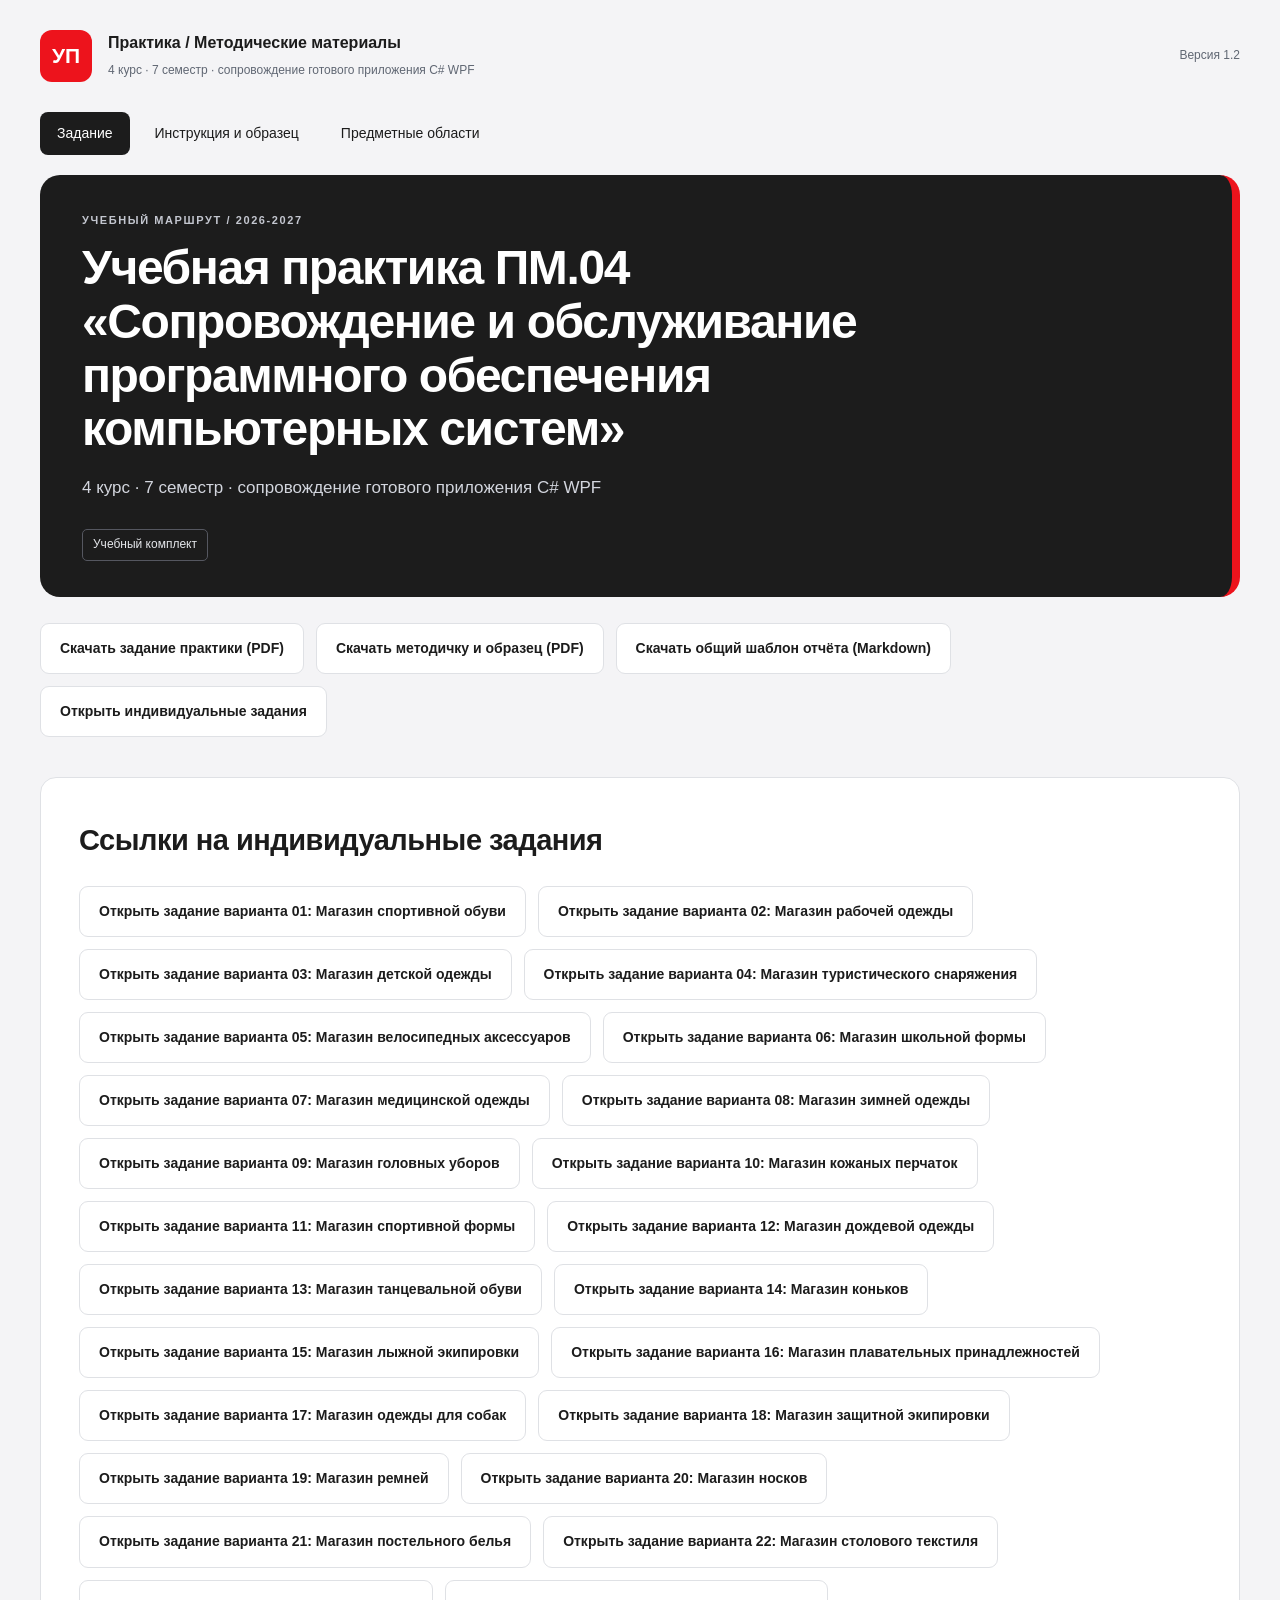
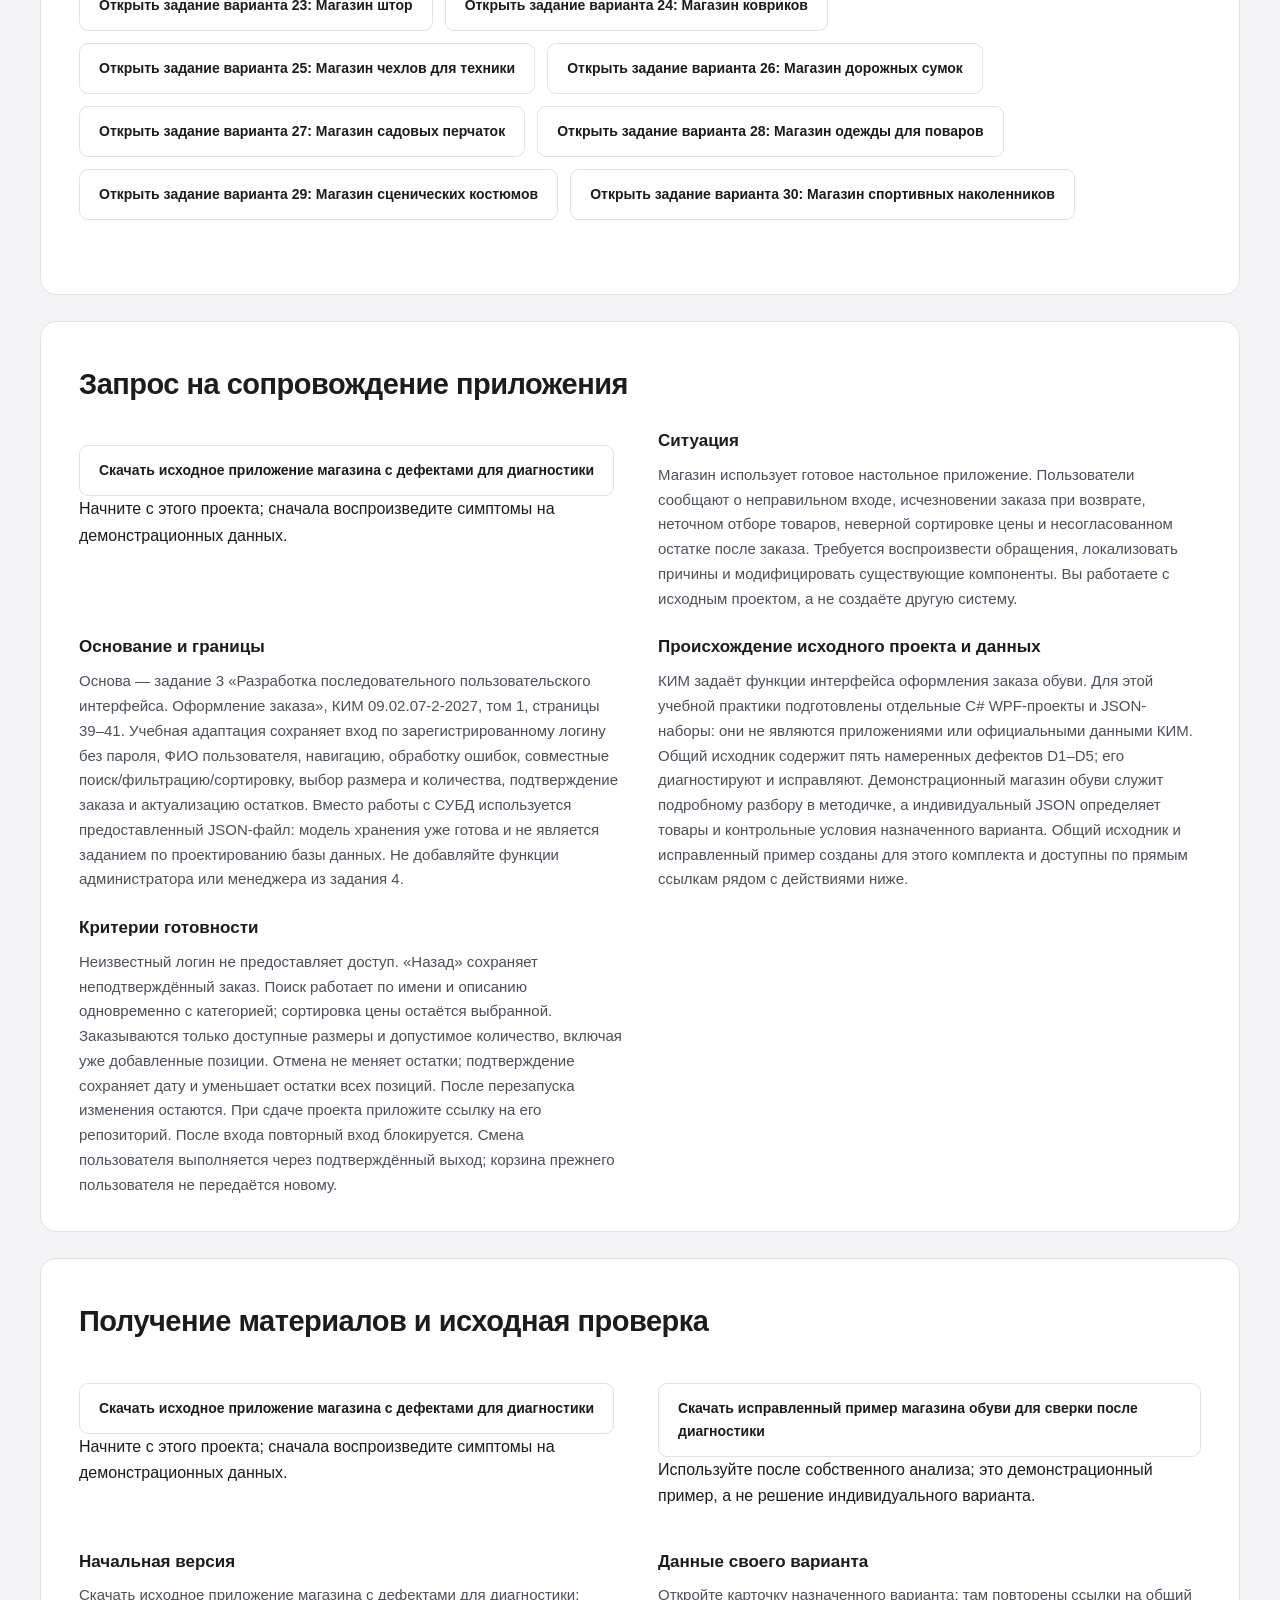
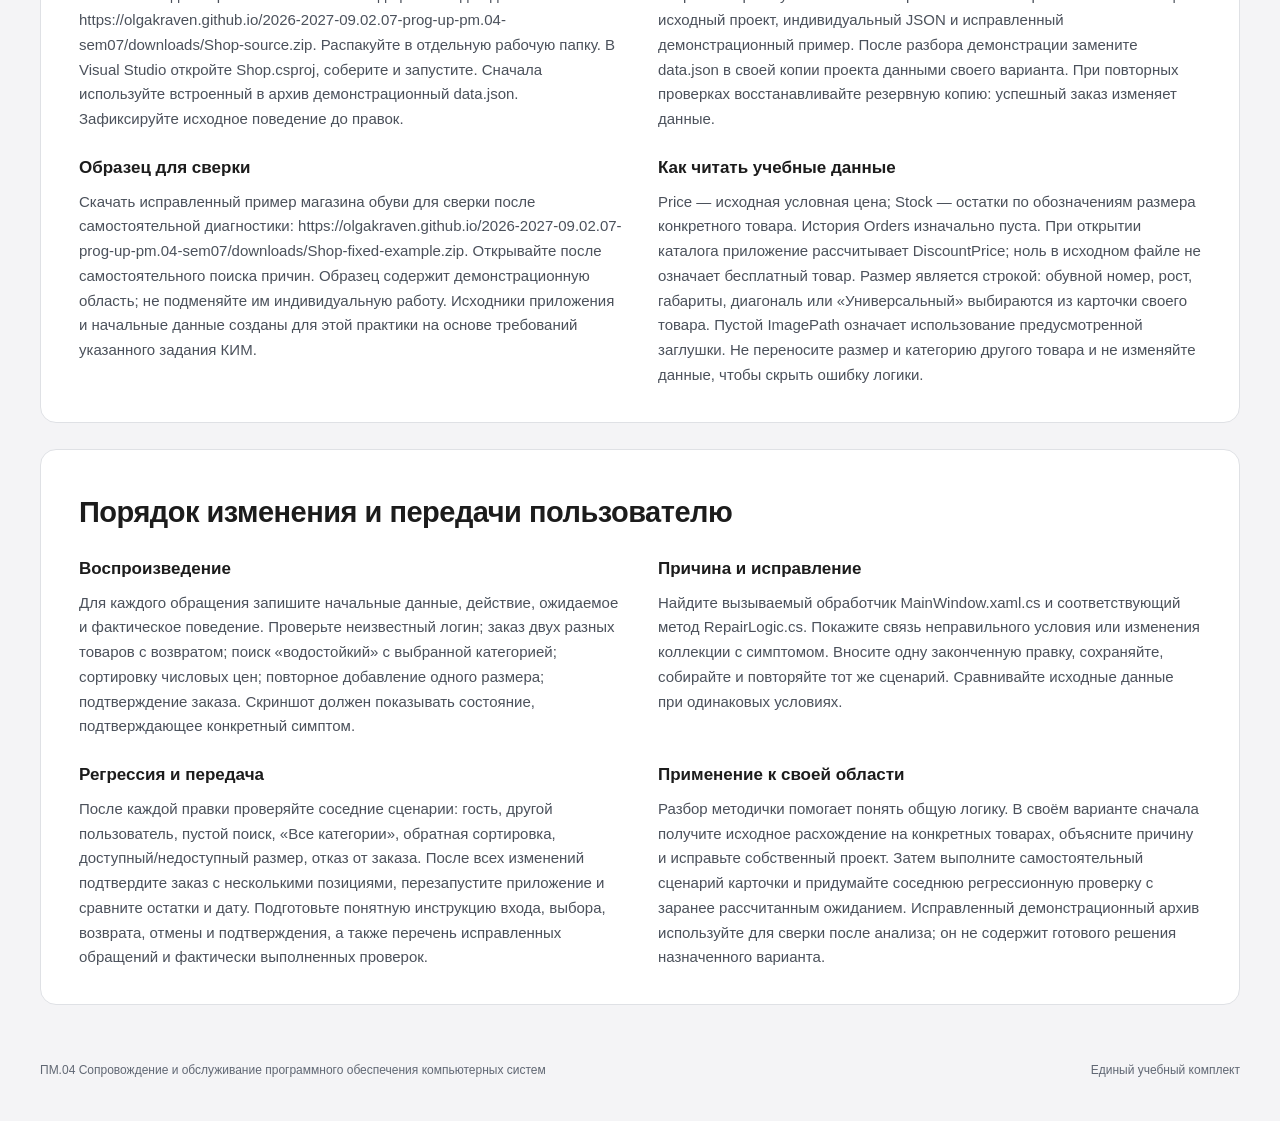
==== site/index.html @ 54f5f154 "Correct UP04 variant data and explain teaching materials" ====
<!doctype html><html lang="ru"><head><meta charset="utf-8"><meta name="viewport" content="width=device-width,initial-scale=1"><title>Учебная практика ПМ.04 «Сопровождение и обслуживание программного обеспечения компьютерных систем»</title><link rel="icon" href="assets/favicon.svg"><link rel="stylesheet" href="assets/style.css"></head><body><a class="skip" href="#main">Перейти к содержанию</a><header class="shell top"><a class="brand" href="index.html"><span class="emblem">УП</span><span><strong>Практика / Методические материалы</strong><small>4 курс · 7 семестр · сопровождение готового приложения C# WPF</small></span></a><span class="version">Версия 1.2</span></header><div class="shell"><nav><a href="index.html" aria-current=page>Задание</a><a href="lessons.html" >Инструкция и образец</a><a href="areas.html" >Предметные области</a></nav><main id="main"><section class="hero"><p class="eyebrow">Учебный маршрут / 2026-2027</p><h1>Учебная практика ПМ.04 «Сопровождение и обслуживание программного обеспечения компьютерных систем»</h1><p>4 курс · 7 семестр · сопровождение готового приложения C# WPF</p><span class="badge">Учебный комплект</span></section><div class="downloads"><a class="button" href="downloads/assignment.pdf">Скачать задание практики (PDF)</a><a class="button" href="downloads/guide.pdf">Скачать методичку и образец (PDF)</a><a class="button" href="downloads/report-template.md">Скачать общий шаблон отчёта (Markdown)</a><a class="button" href="areas.html#variant-01">Открыть индивидуальные задания</a></div><article class="lesson" id="variant-index"><h2>Ссылки на индивидуальные задания</h2><div class="downloads"><a class="button" href="areas.html#variant-01">Открыть задание варианта 01: Магазин спортивной обуви</a><a class="button" href="areas.html#variant-02">Открыть задание варианта 02: Магазин рабочей одежды</a><a class="button" href="areas.html#variant-03">Открыть задание варианта 03: Магазин детской одежды</a><a class="button" href="areas.html#variant-04">Открыть задание варианта 04: Магазин туристического снаряжения</a><a class="button" href="areas.html#variant-05">Открыть задание варианта 05: Магазин велосипедных аксессуаров</a><a class="button" href="areas.html#variant-06">Открыть задание варианта 06: Магазин школьной формы</a><a class="button" href="areas.html#variant-07">Открыть задание варианта 07: Магазин медицинской одежды</a><a class="button" href="areas.html#variant-08">Открыть задание варианта 08: Магазин зимней одежды</a><a class="button" href="areas.html#variant-09">Открыть задание варианта 09: Магазин головных уборов</a><a class="button" href="areas.html#variant-10">Открыть задание варианта 10: Магазин кожаных перчаток</a><a class="button" href="areas.html#variant-11">Открыть задание варианта 11: Магазин спортивной формы</a><a class="button" href="areas.html#variant-12">Открыть задание варианта 12: Магазин дождевой одежды</a><a class="button" href="areas.html#variant-13">Открыть задание варианта 13: Магазин танцевальной обуви</a><a class="button" href="areas.html#variant-14">Открыть задание варианта 14: Магазин коньков</a><a class="button" href="areas.html#variant-15">Открыть задание варианта 15: Магазин лыжной экипировки</a><a class="button" href="areas.html#variant-16">Открыть задание варианта 16: Магазин плавательных принадлежностей</a><a class="button" href="areas.html#variant-17">Открыть задание варианта 17: Магазин одежды для собак</a><a class="button" href="areas.html#variant-18">Открыть задание варианта 18: Магазин защитной экипировки</a><a class="button" href="areas.html#variant-19">Открыть задание варианта 19: Магазин ремней</a><a class="button" href="areas.html#variant-20">Открыть задание варианта 20: Магазин носков</a><a class="button" href="areas.html#variant-21">Открыть задание варианта 21: Магазин постельного белья</a><a class="button" href="areas.html#variant-22">Открыть задание варианта 22: Магазин столового текстиля</a><a class="button" href="areas.html#variant-23">Открыть задание варианта 23: Магазин штор</a><a class="button" href="areas.html#variant-24">Открыть задание варианта 24: Магазин ковриков</a><a class="button" href="areas.html#variant-25">Открыть задание варианта 25: Магазин чехлов для техники</a><a class="button" href="areas.html#variant-26">Открыть задание варианта 26: Магазин дорожных сумок</a><a class="button" href="areas.html#variant-27">Открыть задание варианта 27: Магазин садовых перчаток</a><a class="button" href="areas.html#variant-28">Открыть задание варианта 28: Магазин одежды для поваров</a><a class="button" href="areas.html#variant-29">Открыть задание варианта 29: Магазин сценических костюмов</a><a class="button" href="areas.html#variant-30">Открыть задание варианта 30: Магазин спортивных наколенников</a></div></article><article class="lesson" id="page-1"><p class="eyebrow"></p><h2>Запрос на сопровождение приложения</h2><div class="blocks"><p class="block"><a class="button" href="downloads/Shop-source.zip">Скачать исходное приложение магазина с дефектами для диагностики</a><br>Начните с этого проекта; сначала воспроизведите симптомы на демонстрационных данных.</p><section class="block text"><h3>Ситуация</h3><p>Магазин использует готовое настольное приложение. Пользователи сообщают о неправильном входе, исчезновении заказа при возврате, неточном отборе товаров, неверной сортировке цены и несогласованном остатке после заказа. Требуется воспроизвести обращения, локализовать причины и модифицировать существующие компоненты. Вы работаете с исходным проектом, а не создаёте другую систему.</p></section><section class="block text"><h3>Основание и границы</h3><p>Основа — задание 3 «Разработка последовательного пользовательского интерфейса. Оформление заказа», КИМ 09.02.07-2-2027, том 1, страницы 39–41. Учебная адаптация сохраняет вход по зарегистрированному логину без пароля, ФИО пользователя, навигацию, обработку ошибок, совместные поиск/фильтрацию/сортировку, выбор размера и количества, подтверждение заказа и актуализацию остатков. Вместо работы с СУБД используется предоставленный JSON-файл: модель хранения уже готова и не является заданием по проектированию базы данных. Не добавляйте функции администратора или менеджера из задания 4.</p></section><section class="block text"><h3>Происхождение исходного проекта и данных</h3><p>КИМ задаёт функции интерфейса оформления заказа обуви. Для этой учебной практики подготовлены отдельные C# WPF-проекты и JSON-наборы: они не являются приложениями или официальными данными КИМ. Общий исходник содержит пять намеренных дефектов D1–D5; его диагностируют и исправляют. Демонстрационный магазин обуви служит подробному разбору в методичке, а индивидуальный JSON определяет товары и контрольные условия назначенного варианта. Общий исходник и исправленный пример созданы для этого комплекта и доступны по прямым ссылкам рядом с действиями ниже.</p></section><section class="block text"><h3>Критерии готовности</h3><p>Неизвестный логин не предоставляет доступ. «Назад» сохраняет неподтверждённый заказ. Поиск работает по имени и описанию одновременно с категорией; сортировка цены остаётся выбранной. Заказываются только доступные размеры и допустимое количество, включая уже добавленные позиции. Отмена не меняет остатки; подтверждение сохраняет дату и уменьшает остатки всех позиций. После перезапуска изменения остаются. При сдаче проекта приложите ссылку на его репозиторий. После входа повторный вход блокируется. Смена пользователя выполняется через подтверждённый выход; корзина прежнего пользователя не передаётся новому.</p></section></div></article><article class="lesson" id="page-2"><p class="eyebrow"></p><h2>Получение материалов и исходная проверка</h2><div class="blocks"><p class="block"><a class="button" href="downloads/Shop-source.zip">Скачать исходное приложение магазина с дефектами для диагностики</a><br>Начните с этого проекта; сначала воспроизведите симптомы на демонстрационных данных.</p><p class="block"><a class="button" href="downloads/Shop-fixed-example.zip">Скачать исправленный пример магазина обуви для сверки после диагностики</a><br>Используйте после собственного анализа; это демонстрационный пример, а не решение индивидуального варианта.</p><section class="block text"><h3>Начальная версия</h3><p>Скачать исходное приложение магазина с дефектами для диагностики: https://olgakraven.github.io/2026-2027-09.02.07-prog-up-pm.04-sem07/downloads/Shop-source.zip. Распакуйте в отдельную рабочую папку. В Visual Studio откройте Shop.csproj, соберите и запустите. Сначала используйте встроенный в архив демонстрационный data.json. Зафиксируйте исходное поведение до правок.</p></section><section class="block text"><h3>Данные своего варианта</h3><p>Откройте карточку назначенного варианта: там повторены ссылки на общий исходный проект, индивидуальный JSON и исправленный демонстрационный пример. После разбора демонстрации замените data.json в своей копии проекта данными своего варианта. При повторных проверках восстанавливайте резервную копию: успешный заказ изменяет данные.</p></section><section class="block text"><h3>Образец для сверки</h3><p>Скачать исправленный пример магазина обуви для сверки после самостоятельной диагностики: https://olgakraven.github.io/2026-2027-09.02.07-prog-up-pm.04-sem07/downloads/Shop-fixed-example.zip. Открывайте после самостоятельного поиска причин. Образец содержит демонстрационную область; не подменяйте им индивидуальную работу. Исходники приложения и начальные данные созданы для этой практики на основе требований указанного задания КИМ.</p></section><section class="block text"><h3>Как читать учебные данные</h3><p>Price — исходная условная цена; Stock — остатки по обозначениям размера конкретного товара. История Orders изначально пуста. При открытии каталога приложение рассчитывает DiscountPrice; ноль в исходном файле не означает бесплатный товар. Размер является строкой: обувной номер, рост, габариты, диагональ или «Универсальный» выбираются из карточки своего товара. Пустой ImagePath означает использование предусмотренной заглушки. Не переносите размер и категорию другого товара и не изменяйте данные, чтобы скрыть ошибку логики.</p></section></div></article><article class="lesson" id="page-3"><p class="eyebrow"></p><h2>Порядок изменения и передачи пользователю</h2><div class="blocks"><section class="block text"><h3>Воспроизведение</h3><p>Для каждого обращения запишите начальные данные, действие, ожидаемое и фактическое поведение. Проверьте неизвестный логин; заказ двух разных товаров с возвратом; поиск «водостойкий» с выбранной категорией; сортировку числовых цен; повторное добавление одного размера; подтверждение заказа. Скриншот должен показывать состояние, подтверждающее конкретный симптом.</p></section><section class="block text"><h3>Причина и исправление</h3><p>Найдите вызываемый обработчик MainWindow.xaml.cs и соответствующий метод RepairLogic.cs. Покажите связь неправильного условия или изменения коллекции с симптомом. Вносите одну законченную правку, сохраняйте, собирайте и повторяйте тот же сценарий. Сравнивайте исходные данные при одинаковых условиях.</p></section><section class="block text"><h3>Регрессия и передача</h3><p>После каждой правки проверяйте соседние сценарии: гость, другой пользователь, пустой поиск, «Все категории», обратная сортировка, доступный/недоступный размер, отказ от заказа. После всех изменений подтвердите заказ с несколькими позициями, перезапустите приложение и сравните остатки и дату. Подготовьте понятную инструкцию входа, выбора, возврата, отмены и подтверждения, а также перечень исправленных обращений и фактически выполненных проверок.</p></section><section class="block text"><h3>Применение к своей области</h3><p>Разбор методички помогает понять общую логику. В своём варианте сначала получите исходное расхождение на конкретных товарах, объясните причину и исправьте собственный проект. Затем выполните самостоятельный сценарий карточки и придумайте соседнюю регрессионную проверку с заранее рассчитанным ожиданием. Исправленный демонстрационный архив используйте для сверки после анализа; он не содержит готового решения назначенного варианта.</p></section></div></article></main><footer><span>ПМ.04 Сопровождение и обслуживание программного обеспечения компьютерных систем</span><span>Единый учебный комплект</span></footer></div></body></html>
---- site/assets/style.css ----
:root{--red:#ed131c;--ink:#1c1c1c;--muted:#606773;--line:#dfe1e5;--paper:#fff;--canvas:#f4f4f6}*{box-sizing:border-box}html{scroll-behavior:smooth;scroll-padding-top:24px}body{margin:0;background:var(--canvas);color:var(--ink);font:16px/1.65 Arial,Helvetica,sans-serif}a{color:inherit;text-underline-offset:4px}.shell{max-width:1320px;margin:auto;padding:0 40px}.top{display:flex;align-items:center;justify-content:space-between;gap:24px;min-height:112px}.brand{display:flex;align-items:center;gap:16px;text-decoration:none}.emblem{display:grid;place-items:center;background:var(--red);color:white;border-radius:12px;width:52px;height:52px;font-weight:800;font-size:21px;flex-shrink:0}.brand strong{font-size:16px;display:block}.brand small,.version{font-size:12px;color:var(--muted)}.skip{position:absolute;top:-60px;left:20px;background:white;padding:10px;z-index:2}.skip:focus{top:10px}:focus-visible{outline:3px solid #4561c8;outline-offset:4px}nav{display:flex;flex-wrap:wrap;gap:8px;margin:0 0 20px}nav a{padding:10px 17px;text-decoration:none;border-radius:8px;font-size:14px}nav a:hover{background:#e9e9ed}nav a[aria-current]{background:var(--ink);color:white}.hero{background:#1c1c1c;color:white;border-radius:20px;padding:36px 42px;position:relative;overflow:hidden;margin-bottom:26px;border-right:8px solid var(--red)}.hero h1{font-size:clamp(30px,4vw,48px);line-height:1.12;letter-spacing:-1.4px;max-width:880px;margin:12px 0 18px}.hero>p:not(.eyebrow){max-width:830px;color:#d3d6de;font-size:17px}.eyebrow{font-size:11px;font-weight:700;text-transform:uppercase;letter-spacing:1.6px;color:var(--muted);margin:0 0 10px}.hero .eyebrow{color:#c3c6cf}.badge{display:inline-block;border:1px solid #555760;color:#e5e7eb;padding:5px 10px;border-radius:5px;font-size:12px;margin-top:10px}.downloads{display:flex;gap:12px;flex-wrap:wrap;margin:24px 0 40px}.button{display:inline-block;background:white;border:1px solid var(--line);padding:13px 19px;border-radius:9px;font-size:14px;font-weight:700;text-decoration:none}.primary{background:var(--red);color:white;border-color:var(--red)}.button:hover{box-shadow:0 4px 14px #0001}.intro{max-width:850px;margin:38px 0 24px}.intro h2{font-size:27px;line-height:1.3;letter-spacing:-.6px}.intro p{color:var(--muted)}.grid{display:grid;grid-template-columns:repeat(4,minmax(0,1fr));gap:14px}.card{display:flex;flex-direction:column;padding:23px 21px;border:1px solid var(--line);border-radius:14px;background:white;text-decoration:none}.card:hover{border-color:var(--red)}.card h3{font-size:20px;line-height:1.35;margin:8px 0}.card p{font-size:14px;color:var(--muted);flex:1}.result{border-top:1px solid var(--line);padding-top:14px;font-size:12px}.lesson{background:var(--paper);border:1px solid var(--line);border-radius:16px;padding:34px 38px;margin:26px 0;scroll-margin-top:24px}.lesson>h2{font-size:29px;line-height:1.25;letter-spacing:-.5px;margin:10px 0 27px}.blocks{display:grid;grid-template-columns:1fr 1fr;gap:24px 36px}.block{min-width:0}.block h3{font-size:17px;line-height:1.4;margin:0 0 10px}.block p{font-size:15px;color:#4b515b;margin:0;overflow-wrap:anywhere}.block.note{border-left:3px solid var(--red);padding-left:17px}.block pre{white-space:pre-wrap;overflow-wrap:anywhere;background:#f4f4f6;border:1px solid var(--line);padding:18px;border-radius:9px;font:13px/1.65 Consolas,monospace;margin:0}.notice{border-left:4px solid var(--red);background:white;padding:20px 24px;color:var(--muted);font-size:14px;margin:28px 0}.toc{background:#fff;border:1px solid var(--line);border-radius:14px;padding:16px;gap:6px}.toc a{font-size:13px;padding:6px 10px;border:1px solid #ececf0}footer{display:flex;justify-content:space-between;gap:20px;font-size:12px;color:var(--muted);padding:30px 0 40px}@media(max-width:1000px){.grid{grid-template-columns:1fr 1fr}.shell{padding:0 24px}.hero{padding:30px}}@media(max-width:640px){.shell{padding:0 16px}.top{min-height:100px;gap:10px}.brand strong{font-size:13px}.brand small{font-size:11px}.version{display:none}.emblem{width:43px;height:46px}.hero{padding:25px 22px}.hero h1{font-size:32px}.hero>p:not(.eyebrow){font-size:15px}nav{gap:4px}nav a{padding:9px;font-size:12px}.grid,.blocks{grid-template-columns:1fr}.lesson{padding:24px 20px}.lesson>h2{font-size:25px}.downloads{display:grid}.card{padding:20px}footer{display:block}.toc{max-height:none}}@media(prefers-reduced-motion:reduce){html{scroll-behavior:auto}}@media print{@page{size:A4 landscape;margin:14mm}body{background:white;font-size:11pt}.top,nav,.downloads,footer,.skip{display:none}.shell{max-width:none;padding:0}.hero{background:white;color:black;border:0;padding:0}.hero>p:not(.eyebrow),.hero .eyebrow{color:#333}.badge{color:#333}.lesson{break-before:page;border:0;padding:0;border-radius:0}.blocks{display:block;columns:2;column-gap:12mm}.block{break-inside:avoid;margin-bottom:8mm}.block p{font-size:11pt}.block pre{font-size:9pt}.grid{grid-template-columns:1fr 1fr}.card{break-inside:avoid}}
:root .example-grid{grid-template-columns:repeat(3,minmax(0,1fr))}.example-grid .card{gap:12px}.example-grid .card p{margin:0}.example-grid .button{text-align:center}.block figcaption,figcaption{font-size:12px;color:var(--muted)}figure.block{margin:0}@media(max-width:760px){:root .example-grid{grid-template-columns:1fr}}
:root .example-grid .eyebrow{flex:none}
.screenshot{grid-column:1/-1}.screenshot img{display:block;width:100%;max-width:1120px;height:auto;border:1px solid var(--line);border-radius:10px;background:#10182a}.screenshot figcaption{margin-top:8px}.blocks>.block p{white-space:normal}.lesson[id^="variants-"] .blocks{grid-template-columns:repeat(2,minmax(0,1fr))}.lesson[id^="variants-"] .block{padding:18px;border:1px solid var(--line);border-radius:10px;background:#fafafb}@media(max-width:760px){.lesson[id^="variants-"] .blocks{grid-template-columns:1fr}}
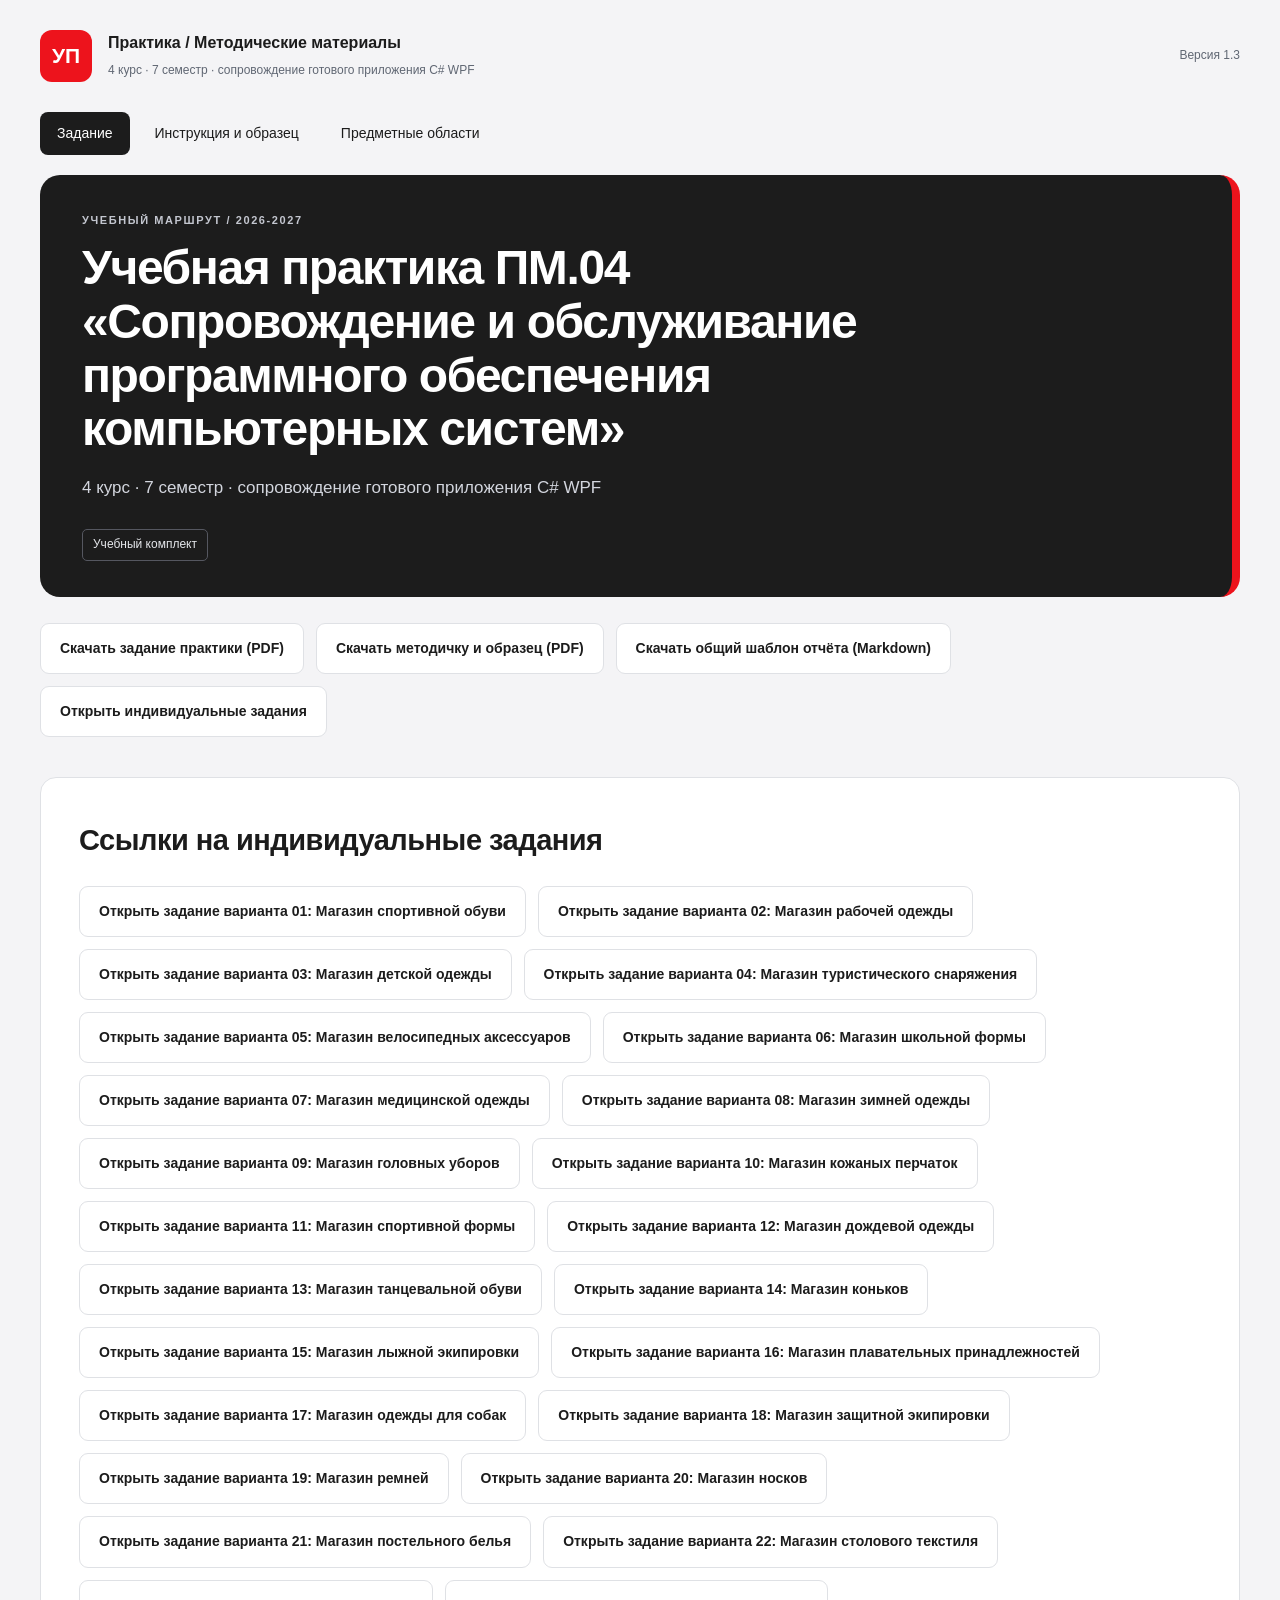
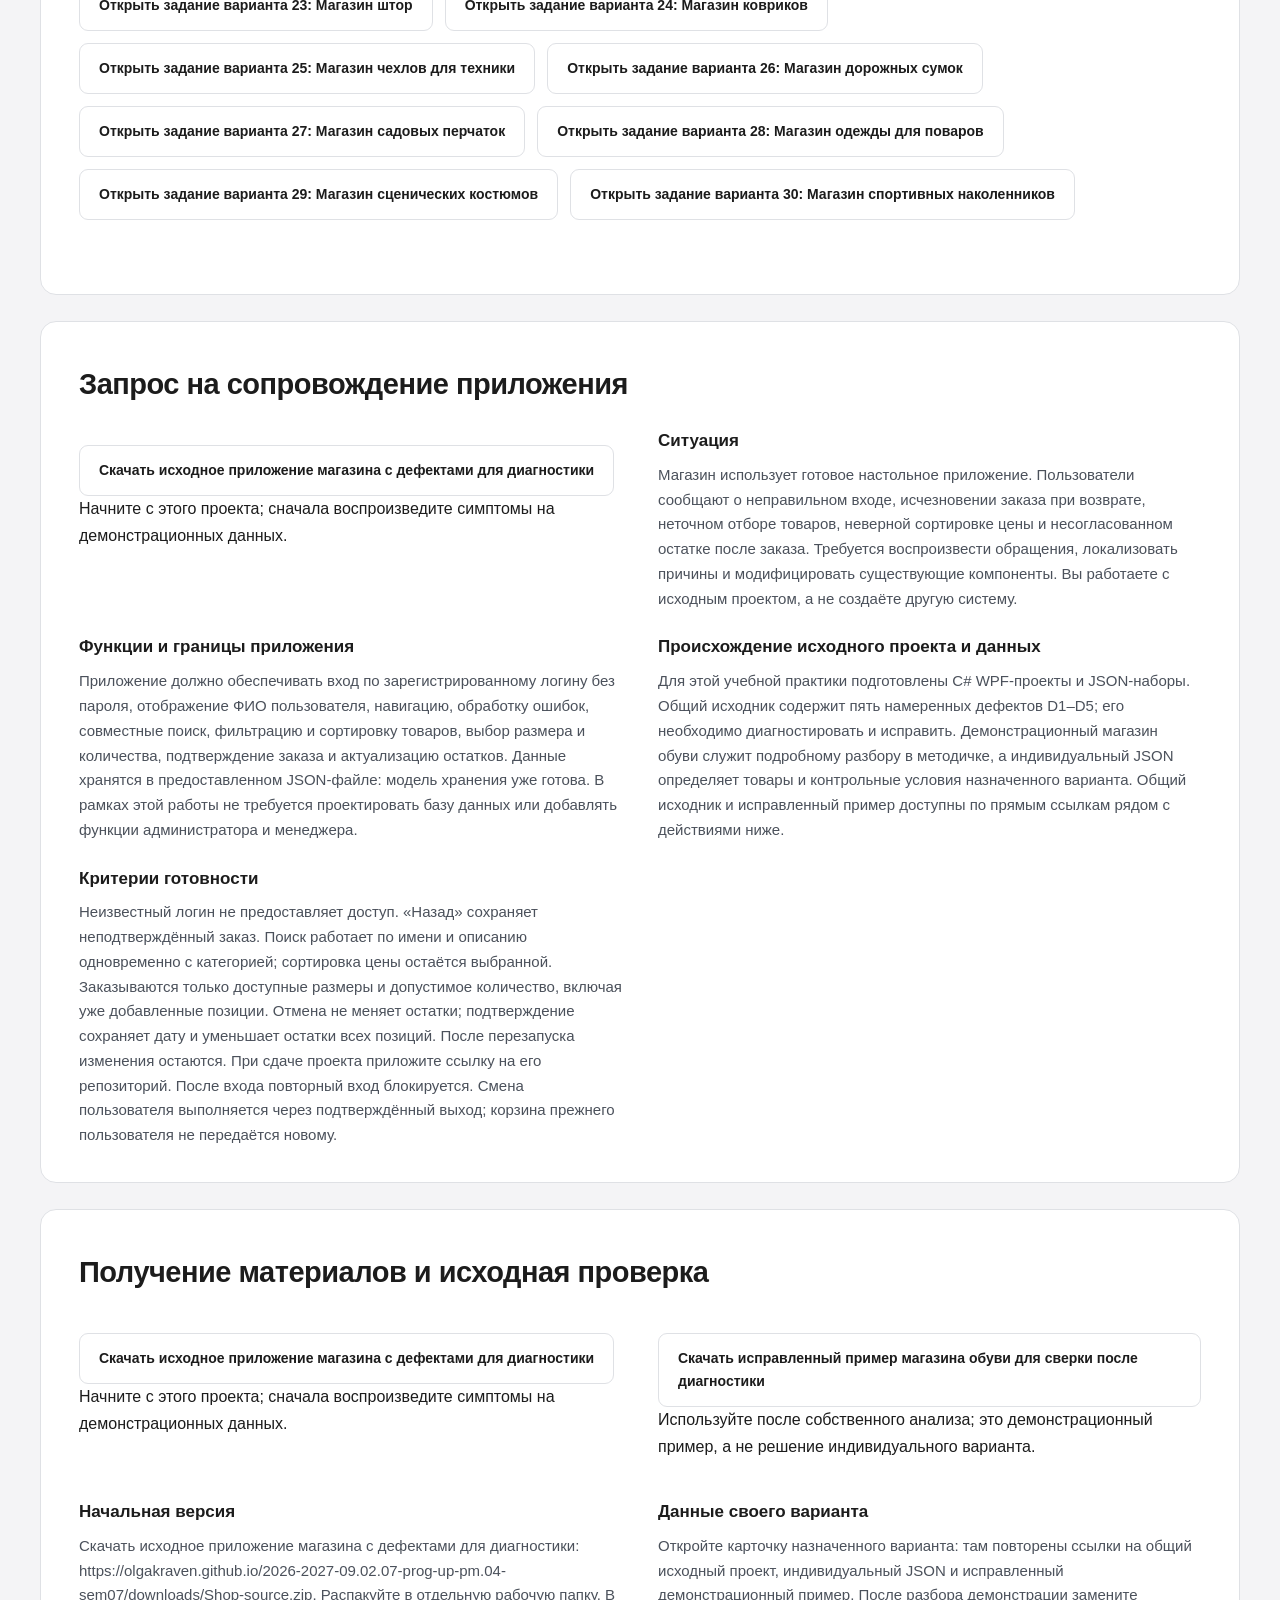
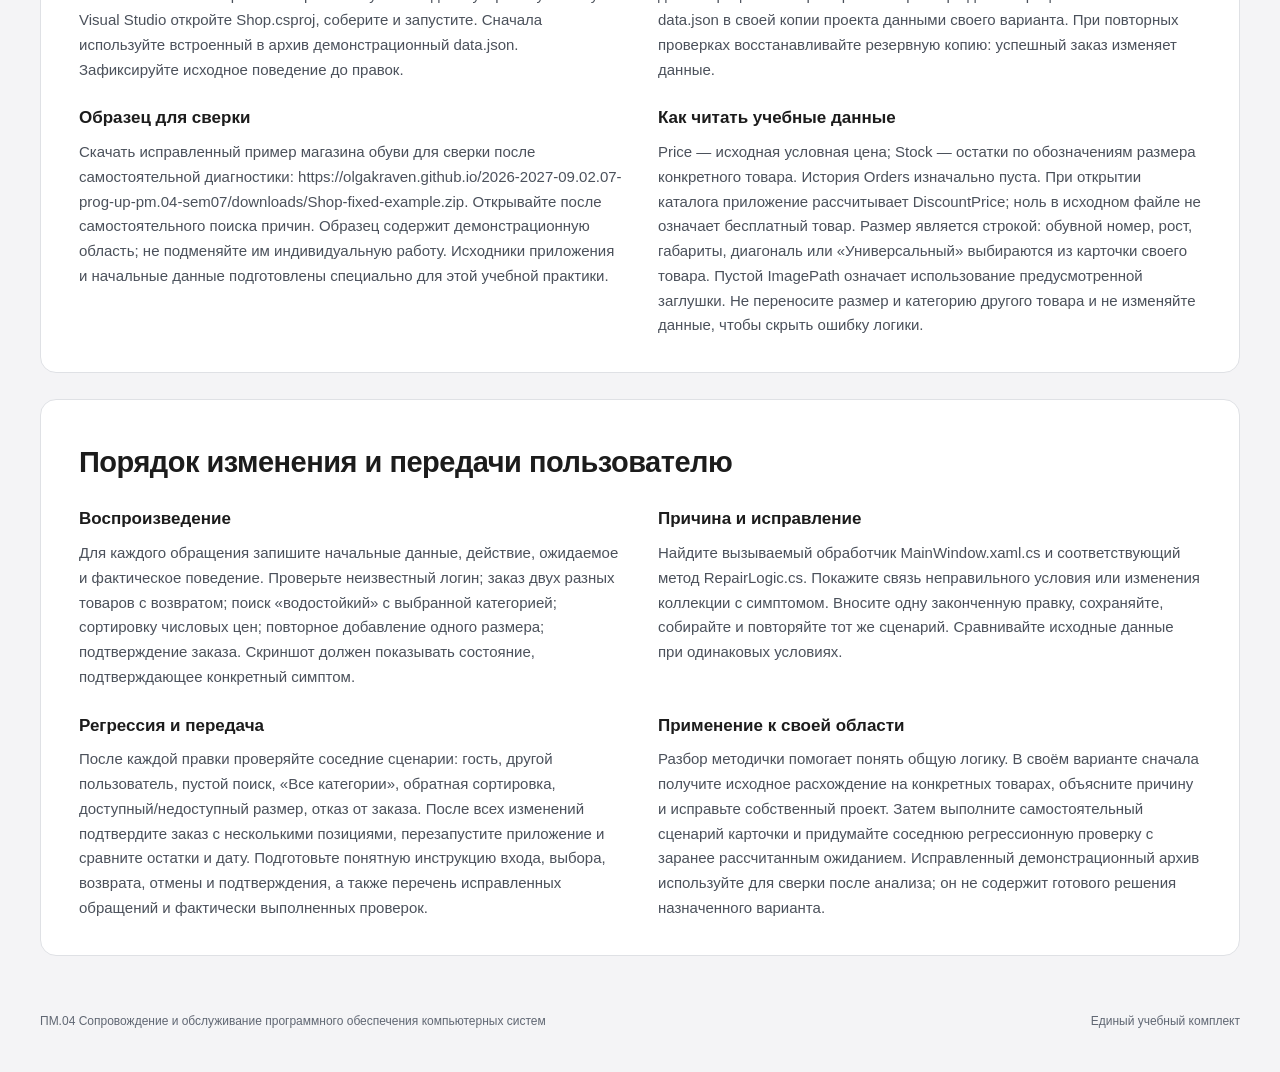
==== commit a85eb50e: "Clarify UP04 task wording without exam references" ====
--- a/site/index.html
+++ b/site/index.html
@@ -1 +1 @@
-<!doctype html><html lang="ru"><head><meta charset="utf-8"><meta name="viewport" content="width=device-width,initial-scale=1"><title>Учебная практика ПМ.04 «Сопровождение и обслуживание программного обеспечения компьютерных систем»</title><link rel="icon" href="assets/favicon.svg"><link rel="stylesheet" href="assets/style.css"></head><body><a class="skip" href="#main">Перейти к содержанию</a><header class="shell top"><a class="brand" href="index.html"><span class="emblem">УП</span><span><strong>Практика / Методические материалы</strong><small>4 курс · 7 семестр · сопровождение готового приложения C# WPF</small></span></a><span class="version">Версия 1.2</span></header><div class="shell"><nav><a href="index.html" aria-current=page>Задание</a><a href="lessons.html" >Инструкция и образец</a><a href="areas.html" >Предметные области</a></nav><main id="main"><section class="hero"><p class="eyebrow">Учебный маршрут / 2026-2027</p><h1>Учебная практика ПМ.04 «Сопровождение и обслуживание программного обеспечения компьютерных систем»</h1><p>4 курс · 7 семестр · сопровождение готового приложения C# WPF</p><span class="badge">Учебный комплект</span></section><div class="downloads"><a class="button" href="downloads/assignment.pdf">Скачать задание практики (PDF)</a><a class="button" href="downloads/guide.pdf">Скачать методичку и образец (PDF)</a><a class="button" href="downloads/report-template.md">Скачать общий шаблон отчёта (Markdown)</a><a class="button" href="areas.html#variant-01">Открыть индивидуальные задания</a></div><article class="lesson" id="variant-index"><h2>Ссылки на индивидуальные задания</h2><div class="downloads"><a class="button" href="areas.html#variant-01">Открыть задание варианта 01: Магазин спортивной обуви</a><a class="button" href="areas.html#variant-02">Открыть задание варианта 02: Магазин рабочей одежды</a><a class="button" href="areas.html#variant-03">Открыть задание варианта 03: Магазин детской одежды</a><a class="button" href="areas.html#variant-04">Открыть задание варианта 04: Магазин туристического снаряжения</a><a class="button" href="areas.html#variant-05">Открыть задание варианта 05: Магазин велосипедных аксессуаров</a><a class="button" href="areas.html#variant-06">Открыть задание варианта 06: Магазин школьной формы</a><a class="button" href="areas.html#variant-07">Открыть задание варианта 07: Магазин медицинской одежды</a><a class="button" href="areas.html#variant-08">Открыть задание варианта 08: Магазин зимней одежды</a><a class="button" href="areas.html#variant-09">Открыть задание варианта 09: Магазин головных уборов</a><a class="button" href="areas.html#variant-10">Открыть задание варианта 10: Магазин кожаных перчаток</a><a class="button" href="areas.html#variant-11">Открыть задание варианта 11: Магазин спортивной формы</a><a class="button" href="areas.html#variant-12">Открыть задание варианта 12: Магазин дождевой одежды</a><a class="button" href="areas.html#variant-13">Открыть задание варианта 13: Магазин танцевальной обуви</a><a class="button" href="areas.html#variant-14">Открыть задание варианта 14: Магазин коньков</a><a class="button" href="areas.html#variant-15">Открыть задание варианта 15: Магазин лыжной экипировки</a><a class="button" href="areas.html#variant-16">Открыть задание варианта 16: Магазин плавательных принадлежностей</a><a class="button" href="areas.html#variant-17">Открыть задание варианта 17: Магазин одежды для собак</a><a class="button" href="areas.html#variant-18">Открыть задание варианта 18: Магазин защитной экипировки</a><a class="button" href="areas.html#variant-19">Открыть задание варианта 19: Магазин ремней</a><a class="button" href="areas.html#variant-20">Открыть задание варианта 20: Магазин носков</a><a class="button" href="areas.html#variant-21">Открыть задание варианта 21: Магазин постельного белья</a><a class="button" href="areas.html#variant-22">Открыть задание варианта 22: Магазин столового текстиля</a><a class="button" href="areas.html#variant-23">Открыть задание варианта 23: Магазин штор</a><a class="button" href="areas.html#variant-24">Открыть задание варианта 24: Магазин ковриков</a><a class="button" href="areas.html#variant-25">Открыть задание варианта 25: Магазин чехлов для техники</a><a class="button" href="areas.html#variant-26">Открыть задание варианта 26: Магазин дорожных сумок</a><a class="button" href="areas.html#variant-27">Открыть задание варианта 27: Магазин садовых перчаток</a><a class="button" href="areas.html#variant-28">Открыть задание варианта 28: Магазин одежды для поваров</a><a class="button" href="areas.html#variant-29">Открыть задание варианта 29: Магазин сценических костюмов</a><a class="button" href="areas.html#variant-30">Открыть задание варианта 30: Магазин спортивных наколенников</a></div></article><article class="lesson" id="page-1"><p class="eyebrow"></p><h2>Запрос на сопровождение приложения</h2><div class="blocks"><p class="block"><a class="button" href="downloads/Shop-source.zip">Скачать исходное приложение магазина с дефектами для диагностики</a><br>Начните с этого проекта; сначала воспроизведите симптомы на демонстрационных данных.</p><section class="block text"><h3>Ситуация</h3><p>Магазин использует готовое настольное приложение. Пользователи сообщают о неправильном входе, исчезновении заказа при возврате, неточном отборе товаров, неверной сортировке цены и несогласованном остатке после заказа. Требуется воспроизвести обращения, локализовать причины и модифицировать существующие компоненты. Вы работаете с исходным проектом, а не создаёте другую систему.</p></section><section class="block text"><h3>Основание и границы</h3><p>Основа — задание 3 «Разработка последовательного пользовательского интерфейса. Оформление заказа», КИМ 09.02.07-2-2027, том 1, страницы 39–41. Учебная адаптация сохраняет вход по зарегистрированному логину без пароля, ФИО пользователя, навигацию, обработку ошибок, совместные поиск/фильтрацию/сортировку, выбор размера и количества, подтверждение заказа и актуализацию остатков. Вместо работы с СУБД используется предоставленный JSON-файл: модель хранения уже готова и не является заданием по проектированию базы данных. Не добавляйте функции администратора или менеджера из задания 4.</p></section><section class="block text"><h3>Происхождение исходного проекта и данных</h3><p>КИМ задаёт функции интерфейса оформления заказа обуви. Для этой учебной практики подготовлены отдельные C# WPF-проекты и JSON-наборы: они не являются приложениями или официальными данными КИМ. Общий исходник содержит пять намеренных дефектов D1–D5; его диагностируют и исправляют. Демонстрационный магазин обуви служит подробному разбору в методичке, а индивидуальный JSON определяет товары и контрольные условия назначенного варианта. Общий исходник и исправленный пример созданы для этого комплекта и доступны по прямым ссылкам рядом с действиями ниже.</p></section><section class="block text"><h3>Критерии готовности</h3><p>Неизвестный логин не предоставляет доступ. «Назад» сохраняет неподтверждённый заказ. Поиск работает по имени и описанию одновременно с категорией; сортировка цены остаётся выбранной. Заказываются только доступные размеры и допустимое количество, включая уже добавленные позиции. Отмена не меняет остатки; подтверждение сохраняет дату и уменьшает остатки всех позиций. После перезапуска изменения остаются. При сдаче проекта приложите ссылку на его репозиторий. После входа повторный вход блокируется. Смена пользователя выполняется через подтверждённый выход; корзина прежнего пользователя не передаётся новому.</p></section></div></article><article class="lesson" id="page-2"><p class="eyebrow"></p><h2>Получение материалов и исходная проверка</h2><div class="blocks"><p class="block"><a class="button" href="downloads/Shop-source.zip">Скачать исходное приложение магазина с дефектами для диагностики</a><br>Начните с этого проекта; сначала воспроизведите симптомы на демонстрационных данных.</p><p class="block"><a class="button" href="downloads/Shop-fixed-example.zip">Скачать исправленный пример магазина обуви для сверки после диагностики</a><br>Используйте после собственного анализа; это демонстрационный пример, а не решение индивидуального варианта.</p><section class="block text"><h3>Начальная версия</h3><p>Скачать исходное приложение магазина с дефектами для диагностики: https://olgakraven.github.io/2026-2027-09.02.07-prog-up-pm.04-sem07/downloads/Shop-source.zip. Распакуйте в отдельную рабочую папку. В Visual Studio откройте Shop.csproj, соберите и запустите. Сначала используйте встроенный в архив демонстрационный data.json. Зафиксируйте исходное поведение до правок.</p></section><section class="block text"><h3>Данные своего варианта</h3><p>Откройте карточку назначенного варианта: там повторены ссылки на общий исходный проект, индивидуальный JSON и исправленный демонстрационный пример. После разбора демонстрации замените data.json в своей копии проекта данными своего варианта. При повторных проверках восстанавливайте резервную копию: успешный заказ изменяет данные.</p></section><section class="block text"><h3>Образец для сверки</h3><p>Скачать исправленный пример магазина обуви для сверки после самостоятельной диагностики: https://olgakraven.github.io/2026-2027-09.02.07-prog-up-pm.04-sem07/downloads/Shop-fixed-example.zip. Открывайте после самостоятельного поиска причин. Образец содержит демонстрационную область; не подменяйте им индивидуальную работу. Исходники приложения и начальные данные созданы для этой практики на основе требований указанного задания КИМ.</p></section><section class="block text"><h3>Как читать учебные данные</h3><p>Price — исходная условная цена; Stock — остатки по обозначениям размера конкретного товара. История Orders изначально пуста. При открытии каталога приложение рассчитывает DiscountPrice; ноль в исходном файле не означает бесплатный товар. Размер является строкой: обувной номер, рост, габариты, диагональ или «Универсальный» выбираются из карточки своего товара. Пустой ImagePath означает использование предусмотренной заглушки. Не переносите размер и категорию другого товара и не изменяйте данные, чтобы скрыть ошибку логики.</p></section></div></article><article class="lesson" id="page-3"><p class="eyebrow"></p><h2>Порядок изменения и передачи пользователю</h2><div class="blocks"><section class="block text"><h3>Воспроизведение</h3><p>Для каждого обращения запишите начальные данные, действие, ожидаемое и фактическое поведение. Проверьте неизвестный логин; заказ двух разных товаров с возвратом; поиск «водостойкий» с выбранной категорией; сортировку числовых цен; повторное добавление одного размера; подтверждение заказа. Скриншот должен показывать состояние, подтверждающее конкретный симптом.</p></section><section class="block text"><h3>Причина и исправление</h3><p>Найдите вызываемый обработчик MainWindow.xaml.cs и соответствующий метод RepairLogic.cs. Покажите связь неправильного условия или изменения коллекции с симптомом. Вносите одну законченную правку, сохраняйте, собирайте и повторяйте тот же сценарий. Сравнивайте исходные данные при одинаковых условиях.</p></section><section class="block text"><h3>Регрессия и передача</h3><p>После каждой правки проверяйте соседние сценарии: гость, другой пользователь, пустой поиск, «Все категории», обратная сортировка, доступный/недоступный размер, отказ от заказа. После всех изменений подтвердите заказ с несколькими позициями, перезапустите приложение и сравните остатки и дату. Подготовьте понятную инструкцию входа, выбора, возврата, отмены и подтверждения, а также перечень исправленных обращений и фактически выполненных проверок.</p></section><section class="block text"><h3>Применение к своей области</h3><p>Разбор методички помогает понять общую логику. В своём варианте сначала получите исходное расхождение на конкретных товарах, объясните причину и исправьте собственный проект. Затем выполните самостоятельный сценарий карточки и придумайте соседнюю регрессионную проверку с заранее рассчитанным ожиданием. Исправленный демонстрационный архив используйте для сверки после анализа; он не содержит готового решения назначенного варианта.</p></section></div></article></main><footer><span>ПМ.04 Сопровождение и обслуживание программного обеспечения компьютерных систем</span><span>Единый учебный комплект</span></footer></div></body></html>+<!doctype html><html lang="ru"><head><meta charset="utf-8"><meta name="viewport" content="width=device-width,initial-scale=1"><title>Учебная практика ПМ.04 «Сопровождение и обслуживание программного обеспечения компьютерных систем»</title><link rel="icon" href="assets/favicon.svg"><link rel="stylesheet" href="assets/style.css"></head><body><a class="skip" href="#main">Перейти к содержанию</a><header class="shell top"><a class="brand" href="index.html"><span class="emblem">УП</span><span><strong>Практика / Методические материалы</strong><small>4 курс · 7 семестр · сопровождение готового приложения C# WPF</small></span></a><span class="version">Версия 1.3</span></header><div class="shell"><nav><a href="index.html" aria-current=page>Задание</a><a href="lessons.html" >Инструкция и образец</a><a href="areas.html" >Предметные области</a></nav><main id="main"><section class="hero"><p class="eyebrow">Учебный маршрут / 2026-2027</p><h1>Учебная практика ПМ.04 «Сопровождение и обслуживание программного обеспечения компьютерных систем»</h1><p>4 курс · 7 семестр · сопровождение готового приложения C# WPF</p><span class="badge">Учебный комплект</span></section><div class="downloads"><a class="button" href="downloads/assignment.pdf">Скачать задание практики (PDF)</a><a class="button" href="downloads/guide.pdf">Скачать методичку и образец (PDF)</a><a class="button" href="downloads/report-template.md">Скачать общий шаблон отчёта (Markdown)</a><a class="button" href="areas.html#variant-01">Открыть индивидуальные задания</a></div><article class="lesson" id="variant-index"><h2>Ссылки на индивидуальные задания</h2><div class="downloads"><a class="button" href="areas.html#variant-01">Открыть задание варианта 01: Магазин спортивной обуви</a><a class="button" href="areas.html#variant-02">Открыть задание варианта 02: Магазин рабочей одежды</a><a class="button" href="areas.html#variant-03">Открыть задание варианта 03: Магазин детской одежды</a><a class="button" href="areas.html#variant-04">Открыть задание варианта 04: Магазин туристического снаряжения</a><a class="button" href="areas.html#variant-05">Открыть задание варианта 05: Магазин велосипедных аксессуаров</a><a class="button" href="areas.html#variant-06">Открыть задание варианта 06: Магазин школьной формы</a><a class="button" href="areas.html#variant-07">Открыть задание варианта 07: Магазин медицинской одежды</a><a class="button" href="areas.html#variant-08">Открыть задание варианта 08: Магазин зимней одежды</a><a class="button" href="areas.html#variant-09">Открыть задание варианта 09: Магазин головных уборов</a><a class="button" href="areas.html#variant-10">Открыть задание варианта 10: Магазин кожаных перчаток</a><a class="button" href="areas.html#variant-11">Открыть задание варианта 11: Магазин спортивной формы</a><a class="button" href="areas.html#variant-12">Открыть задание варианта 12: Магазин дождевой одежды</a><a class="button" href="areas.html#variant-13">Открыть задание варианта 13: Магазин танцевальной обуви</a><a class="button" href="areas.html#variant-14">Открыть задание варианта 14: Магазин коньков</a><a class="button" href="areas.html#variant-15">Открыть задание варианта 15: Магазин лыжной экипировки</a><a class="button" href="areas.html#variant-16">Открыть задание варианта 16: Магазин плавательных принадлежностей</a><a class="button" href="areas.html#variant-17">Открыть задание варианта 17: Магазин одежды для собак</a><a class="button" href="areas.html#variant-18">Открыть задание варианта 18: Магазин защитной экипировки</a><a class="button" href="areas.html#variant-19">Открыть задание варианта 19: Магазин ремней</a><a class="button" href="areas.html#variant-20">Открыть задание варианта 20: Магазин носков</a><a class="button" href="areas.html#variant-21">Открыть задание варианта 21: Магазин постельного белья</a><a class="button" href="areas.html#variant-22">Открыть задание варианта 22: Магазин столового текстиля</a><a class="button" href="areas.html#variant-23">Открыть задание варианта 23: Магазин штор</a><a class="button" href="areas.html#variant-24">Открыть задание варианта 24: Магазин ковриков</a><a class="button" href="areas.html#variant-25">Открыть задание варианта 25: Магазин чехлов для техники</a><a class="button" href="areas.html#variant-26">Открыть задание варианта 26: Магазин дорожных сумок</a><a class="button" href="areas.html#variant-27">Открыть задание варианта 27: Магазин садовых перчаток</a><a class="button" href="areas.html#variant-28">Открыть задание варианта 28: Магазин одежды для поваров</a><a class="button" href="areas.html#variant-29">Открыть задание варианта 29: Магазин сценических костюмов</a><a class="button" href="areas.html#variant-30">Открыть задание варианта 30: Магазин спортивных наколенников</a></div></article><article class="lesson" id="page-1"><p class="eyebrow"></p><h2>Запрос на сопровождение приложения</h2><div class="blocks"><p class="block"><a class="button" href="downloads/Shop-source.zip">Скачать исходное приложение магазина с дефектами для диагностики</a><br>Начните с этого проекта; сначала воспроизведите симптомы на демонстрационных данных.</p><section class="block text"><h3>Ситуация</h3><p>Магазин использует готовое настольное приложение. Пользователи сообщают о неправильном входе, исчезновении заказа при возврате, неточном отборе товаров, неверной сортировке цены и несогласованном остатке после заказа. Требуется воспроизвести обращения, локализовать причины и модифицировать существующие компоненты. Вы работаете с исходным проектом, а не создаёте другую систему.</p></section><section class="block text"><h3>Функции и границы приложения</h3><p>Приложение должно обеспечивать вход по зарегистрированному логину без пароля, отображение ФИО пользователя, навигацию, обработку ошибок, совместные поиск, фильтрацию и сортировку товаров, выбор размера и количества, подтверждение заказа и актуализацию остатков. Данные хранятся в предоставленном JSON-файле: модель хранения уже готова. В рамках этой работы не требуется проектировать базу данных или добавлять функции администратора и менеджера.</p></section><section class="block text"><h3>Происхождение исходного проекта и данных</h3><p>Для этой учебной практики подготовлены C# WPF-проекты и JSON-наборы. Общий исходник содержит пять намеренных дефектов D1–D5; его необходимо диагностировать и исправить. Демонстрационный магазин обуви служит подробному разбору в методичке, а индивидуальный JSON определяет товары и контрольные условия назначенного варианта. Общий исходник и исправленный пример доступны по прямым ссылкам рядом с действиями ниже.</p></section><section class="block text"><h3>Критерии готовности</h3><p>Неизвестный логин не предоставляет доступ. «Назад» сохраняет неподтверждённый заказ. Поиск работает по имени и описанию одновременно с категорией; сортировка цены остаётся выбранной. Заказываются только доступные размеры и допустимое количество, включая уже добавленные позиции. Отмена не меняет остатки; подтверждение сохраняет дату и уменьшает остатки всех позиций. После перезапуска изменения остаются. При сдаче проекта приложите ссылку на его репозиторий. После входа повторный вход блокируется. Смена пользователя выполняется через подтверждённый выход; корзина прежнего пользователя не передаётся новому.</p></section></div></article><article class="lesson" id="page-2"><p class="eyebrow"></p><h2>Получение материалов и исходная проверка</h2><div class="blocks"><p class="block"><a class="button" href="downloads/Shop-source.zip">Скачать исходное приложение магазина с дефектами для диагностики</a><br>Начните с этого проекта; сначала воспроизведите симптомы на демонстрационных данных.</p><p class="block"><a class="button" href="downloads/Shop-fixed-example.zip">Скачать исправленный пример магазина обуви для сверки после диагностики</a><br>Используйте после собственного анализа; это демонстрационный пример, а не решение индивидуального варианта.</p><section class="block text"><h3>Начальная версия</h3><p>Скачать исходное приложение магазина с дефектами для диагностики: https://olgakraven.github.io/2026-2027-09.02.07-prog-up-pm.04-sem07/downloads/Shop-source.zip. Распакуйте в отдельную рабочую папку. В Visual Studio откройте Shop.csproj, соберите и запустите. Сначала используйте встроенный в архив демонстрационный data.json. Зафиксируйте исходное поведение до правок.</p></section><section class="block text"><h3>Данные своего варианта</h3><p>Откройте карточку назначенного варианта: там повторены ссылки на общий исходный проект, индивидуальный JSON и исправленный демонстрационный пример. После разбора демонстрации замените data.json в своей копии проекта данными своего варианта. При повторных проверках восстанавливайте резервную копию: успешный заказ изменяет данные.</p></section><section class="block text"><h3>Образец для сверки</h3><p>Скачать исправленный пример магазина обуви для сверки после самостоятельной диагностики: https://olgakraven.github.io/2026-2027-09.02.07-prog-up-pm.04-sem07/downloads/Shop-fixed-example.zip. Открывайте после самостоятельного поиска причин. Образец содержит демонстрационную область; не подменяйте им индивидуальную работу. Исходники приложения и начальные данные подготовлены специально для этой учебной практики.</p></section><section class="block text"><h3>Как читать учебные данные</h3><p>Price — исходная условная цена; Stock — остатки по обозначениям размера конкретного товара. История Orders изначально пуста. При открытии каталога приложение рассчитывает DiscountPrice; ноль в исходном файле не означает бесплатный товар. Размер является строкой: обувной номер, рост, габариты, диагональ или «Универсальный» выбираются из карточки своего товара. Пустой ImagePath означает использование предусмотренной заглушки. Не переносите размер и категорию другого товара и не изменяйте данные, чтобы скрыть ошибку логики.</p></section></div></article><article class="lesson" id="page-3"><p class="eyebrow"></p><h2>Порядок изменения и передачи пользователю</h2><div class="blocks"><section class="block text"><h3>Воспроизведение</h3><p>Для каждого обращения запишите начальные данные, действие, ожидаемое и фактическое поведение. Проверьте неизвестный логин; заказ двух разных товаров с возвратом; поиск «водостойкий» с выбранной категорией; сортировку числовых цен; повторное добавление одного размера; подтверждение заказа. Скриншот должен показывать состояние, подтверждающее конкретный симптом.</p></section><section class="block text"><h3>Причина и исправление</h3><p>Найдите вызываемый обработчик MainWindow.xaml.cs и соответствующий метод RepairLogic.cs. Покажите связь неправильного условия или изменения коллекции с симптомом. Вносите одну законченную правку, сохраняйте, собирайте и повторяйте тот же сценарий. Сравнивайте исходные данные при одинаковых условиях.</p></section><section class="block text"><h3>Регрессия и передача</h3><p>После каждой правки проверяйте соседние сценарии: гость, другой пользователь, пустой поиск, «Все категории», обратная сортировка, доступный/недоступный размер, отказ от заказа. После всех изменений подтвердите заказ с несколькими позициями, перезапустите приложение и сравните остатки и дату. Подготовьте понятную инструкцию входа, выбора, возврата, отмены и подтверждения, а также перечень исправленных обращений и фактически выполненных проверок.</p></section><section class="block text"><h3>Применение к своей области</h3><p>Разбор методички помогает понять общую логику. В своём варианте сначала получите исходное расхождение на конкретных товарах, объясните причину и исправьте собственный проект. Затем выполните самостоятельный сценарий карточки и придумайте соседнюю регрессионную проверку с заранее рассчитанным ожиданием. Исправленный демонстрационный архив используйте для сверки после анализа; он не содержит готового решения назначенного варианта.</p></section></div></article></main><footer><span>ПМ.04 Сопровождение и обслуживание программного обеспечения компьютерных систем</span><span>Единый учебный комплект</span></footer></div></body></html>
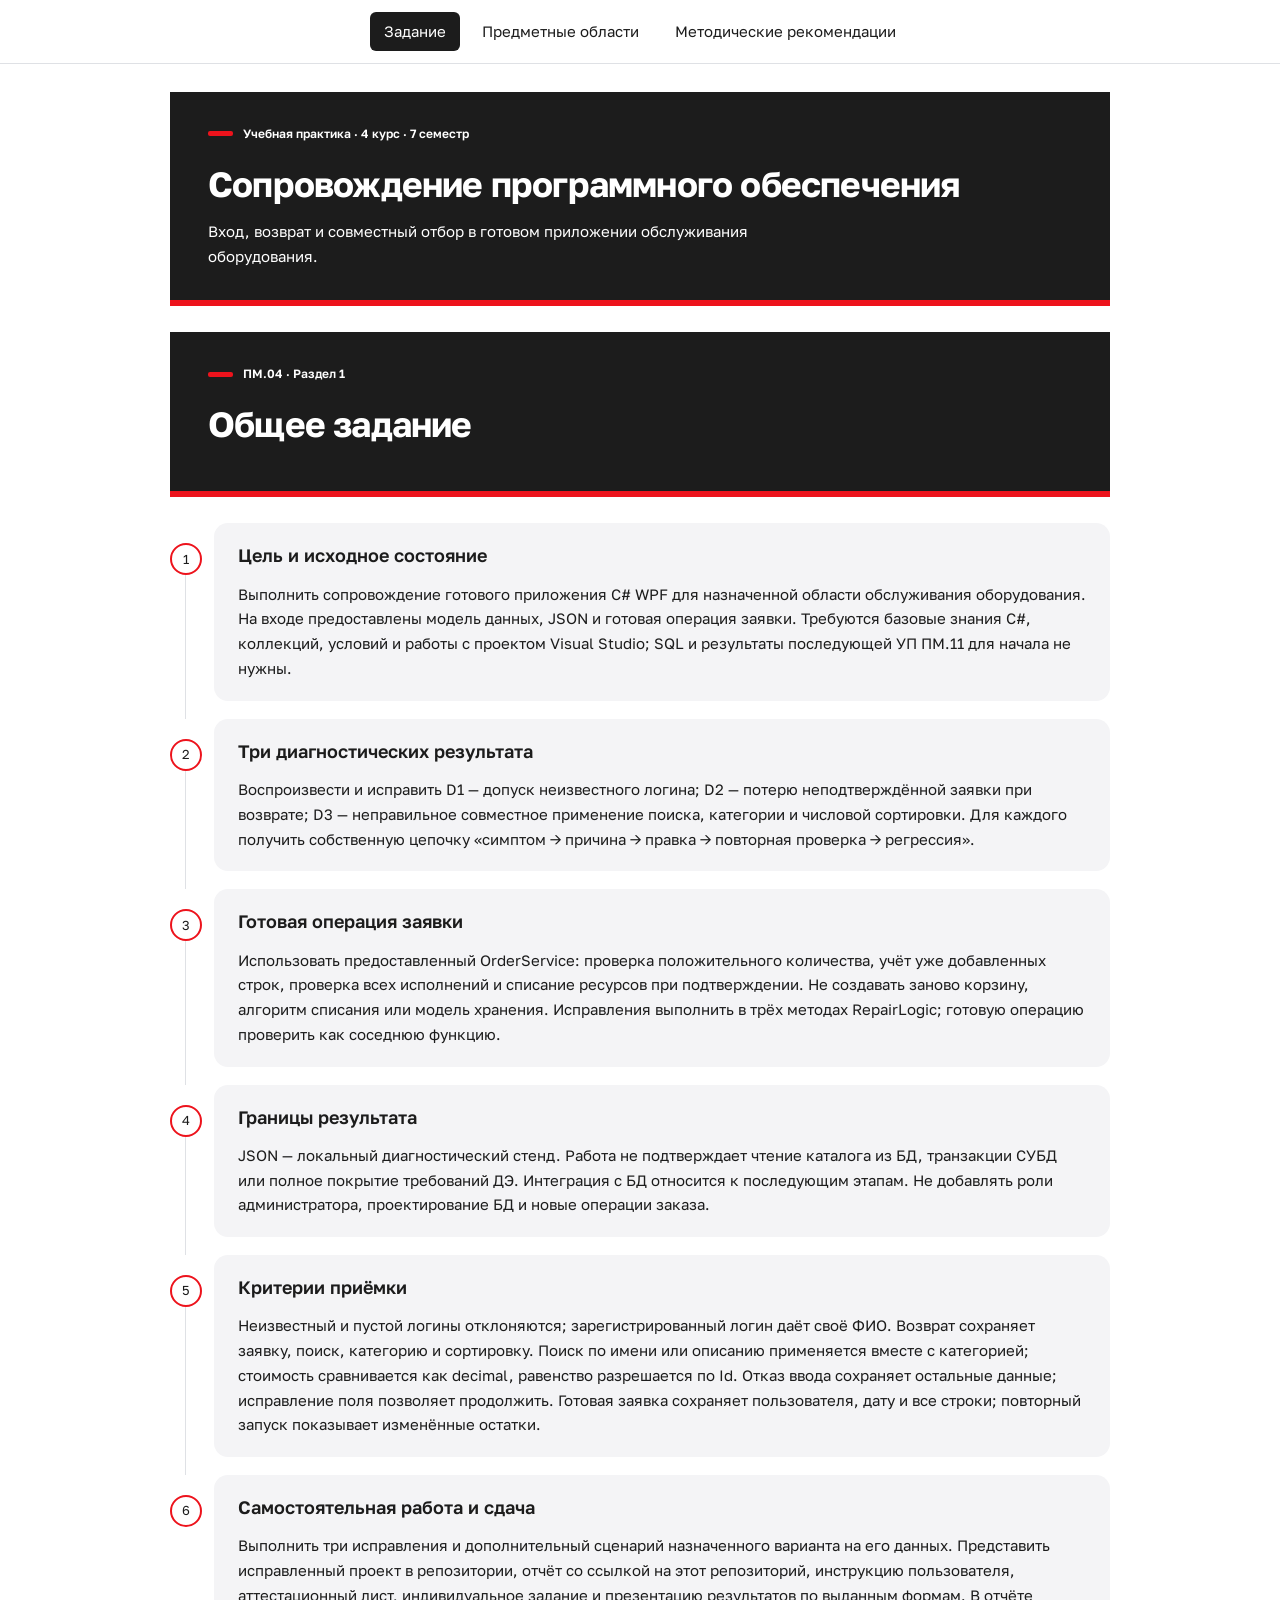
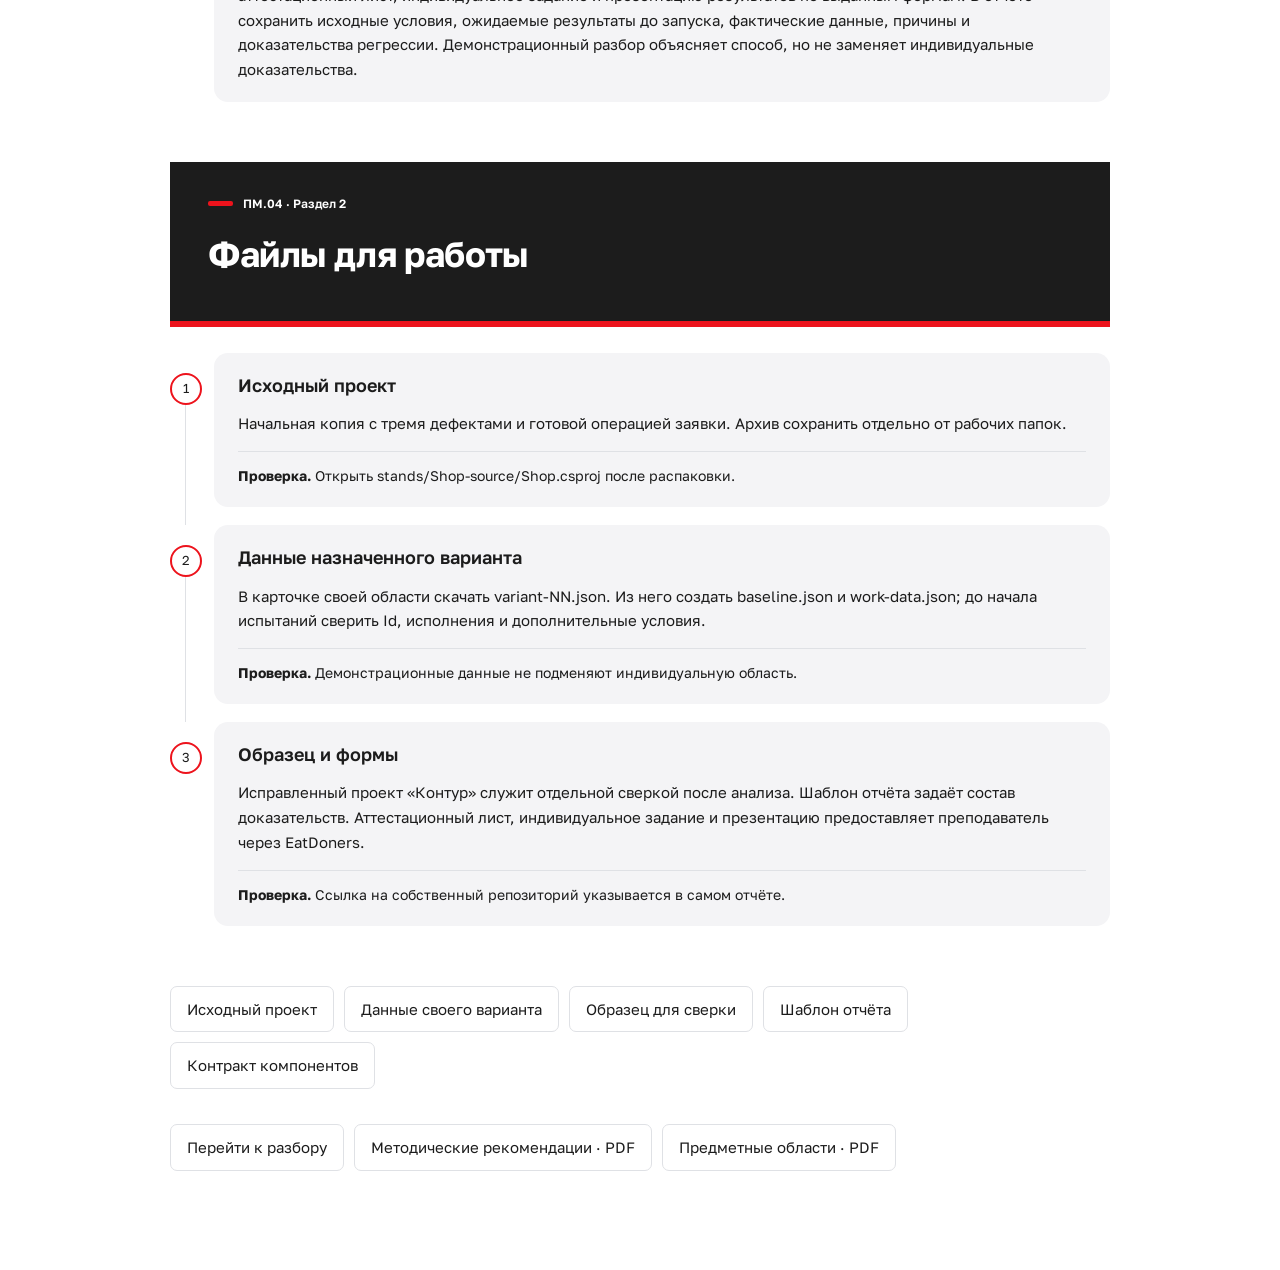
==== commit 6e99f2b3: "Переработать УП ПМ.04: три диагностики и готовая заявка" ====
--- a/site/index.html
+++ b/site/index.html
@@ -1 +1 @@
-<!doctype html><html lang="ru"><head><meta charset="utf-8"><meta name="viewport" content="width=device-width,initial-scale=1"><title>Учебная практика ПМ.04 «Сопровождение и обслуживание программного обеспечения компьютерных систем»</title><link rel="icon" href="assets/favicon.svg"><link rel="stylesheet" href="assets/style.css"></head><body><a class="skip" href="#main">Перейти к содержанию</a><header class="shell top"><a class="brand" href="index.html"><span class="emblem">УП</span><span><strong>Практика / Методические материалы</strong><small>4 курс · 7 семестр · сопровождение готового приложения C# WPF</small></span></a><span class="version">Версия 1.3</span></header><div class="shell"><nav><a href="index.html" aria-current=page>Задание</a><a href="lessons.html" >Инструкция и образец</a><a href="areas.html" >Предметные области</a></nav><main id="main"><section class="hero"><p class="eyebrow">Учебный маршрут / 2026-2027</p><h1>Учебная практика ПМ.04 «Сопровождение и обслуживание программного обеспечения компьютерных систем»</h1><p>4 курс · 7 семестр · сопровождение готового приложения C# WPF</p><span class="badge">Учебный комплект</span></section><div class="downloads"><a class="button" href="downloads/assignment.pdf">Скачать задание практики (PDF)</a><a class="button" href="downloads/guide.pdf">Скачать методичку и образец (PDF)</a><a class="button" href="downloads/report-template.md">Скачать общий шаблон отчёта (Markdown)</a><a class="button" href="areas.html#variant-01">Открыть индивидуальные задания</a></div><article class="lesson" id="variant-index"><h2>Ссылки на индивидуальные задания</h2><div class="downloads"><a class="button" href="areas.html#variant-01">Открыть задание варианта 01: Магазин спортивной обуви</a><a class="button" href="areas.html#variant-02">Открыть задание варианта 02: Магазин рабочей одежды</a><a class="button" href="areas.html#variant-03">Открыть задание варианта 03: Магазин детской одежды</a><a class="button" href="areas.html#variant-04">Открыть задание варианта 04: Магазин туристического снаряжения</a><a class="button" href="areas.html#variant-05">Открыть задание варианта 05: Магазин велосипедных аксессуаров</a><a class="button" href="areas.html#variant-06">Открыть задание варианта 06: Магазин школьной формы</a><a class="button" href="areas.html#variant-07">Открыть задание варианта 07: Магазин медицинской одежды</a><a class="button" href="areas.html#variant-08">Открыть задание варианта 08: Магазин зимней одежды</a><a class="button" href="areas.html#variant-09">Открыть задание варианта 09: Магазин головных уборов</a><a class="button" href="areas.html#variant-10">Открыть задание варианта 10: Магазин кожаных перчаток</a><a class="button" href="areas.html#variant-11">Открыть задание варианта 11: Магазин спортивной формы</a><a class="button" href="areas.html#variant-12">Открыть задание варианта 12: Магазин дождевой одежды</a><a class="button" href="areas.html#variant-13">Открыть задание варианта 13: Магазин танцевальной обуви</a><a class="button" href="areas.html#variant-14">Открыть задание варианта 14: Магазин коньков</a><a class="button" href="areas.html#variant-15">Открыть задание варианта 15: Магазин лыжной экипировки</a><a class="button" href="areas.html#variant-16">Открыть задание варианта 16: Магазин плавательных принадлежностей</a><a class="button" href="areas.html#variant-17">Открыть задание варианта 17: Магазин одежды для собак</a><a class="button" href="areas.html#variant-18">Открыть задание варианта 18: Магазин защитной экипировки</a><a class="button" href="areas.html#variant-19">Открыть задание варианта 19: Магазин ремней</a><a class="button" href="areas.html#variant-20">Открыть задание варианта 20: Магазин носков</a><a class="button" href="areas.html#variant-21">Открыть задание варианта 21: Магазин постельного белья</a><a class="button" href="areas.html#variant-22">Открыть задание варианта 22: Магазин столового текстиля</a><a class="button" href="areas.html#variant-23">Открыть задание варианта 23: Магазин штор</a><a class="button" href="areas.html#variant-24">Открыть задание варианта 24: Магазин ковриков</a><a class="button" href="areas.html#variant-25">Открыть задание варианта 25: Магазин чехлов для техники</a><a class="button" href="areas.html#variant-26">Открыть задание варианта 26: Магазин дорожных сумок</a><a class="button" href="areas.html#variant-27">Открыть задание варианта 27: Магазин садовых перчаток</a><a class="button" href="areas.html#variant-28">Открыть задание варианта 28: Магазин одежды для поваров</a><a class="button" href="areas.html#variant-29">Открыть задание варианта 29: Магазин сценических костюмов</a><a class="button" href="areas.html#variant-30">Открыть задание варианта 30: Магазин спортивных наколенников</a></div></article><article class="lesson" id="page-1"><p class="eyebrow"></p><h2>Запрос на сопровождение приложения</h2><div class="blocks"><p class="block"><a class="button" href="downloads/Shop-source.zip">Скачать исходное приложение магазина с дефектами для диагностики</a><br>Начните с этого проекта; сначала воспроизведите симптомы на демонстрационных данных.</p><section class="block text"><h3>Ситуация</h3><p>Магазин использует готовое настольное приложение. Пользователи сообщают о неправильном входе, исчезновении заказа при возврате, неточном отборе товаров, неверной сортировке цены и несогласованном остатке после заказа. Требуется воспроизвести обращения, локализовать причины и модифицировать существующие компоненты. Вы работаете с исходным проектом, а не создаёте другую систему.</p></section><section class="block text"><h3>Функции и границы приложения</h3><p>Приложение должно обеспечивать вход по зарегистрированному логину без пароля, отображение ФИО пользователя, навигацию, обработку ошибок, совместные поиск, фильтрацию и сортировку товаров, выбор размера и количества, подтверждение заказа и актуализацию остатков. Данные хранятся в предоставленном JSON-файле: модель хранения уже готова. В рамках этой работы не требуется проектировать базу данных или добавлять функции администратора и менеджера.</p></section><section class="block text"><h3>Происхождение исходного проекта и данных</h3><p>Для этой учебной практики подготовлены C# WPF-проекты и JSON-наборы. Общий исходник содержит пять намеренных дефектов D1–D5; его необходимо диагностировать и исправить. Демонстрационный магазин обуви служит подробному разбору в методичке, а индивидуальный JSON определяет товары и контрольные условия назначенного варианта. Общий исходник и исправленный пример доступны по прямым ссылкам рядом с действиями ниже.</p></section><section class="block text"><h3>Критерии готовности</h3><p>Неизвестный логин не предоставляет доступ. «Назад» сохраняет неподтверждённый заказ. Поиск работает по имени и описанию одновременно с категорией; сортировка цены остаётся выбранной. Заказываются только доступные размеры и допустимое количество, включая уже добавленные позиции. Отмена не меняет остатки; подтверждение сохраняет дату и уменьшает остатки всех позиций. После перезапуска изменения остаются. При сдаче проекта приложите ссылку на его репозиторий. После входа повторный вход блокируется. Смена пользователя выполняется через подтверждённый выход; корзина прежнего пользователя не передаётся новому.</p></section></div></article><article class="lesson" id="page-2"><p class="eyebrow"></p><h2>Получение материалов и исходная проверка</h2><div class="blocks"><p class="block"><a class="button" href="downloads/Shop-source.zip">Скачать исходное приложение магазина с дефектами для диагностики</a><br>Начните с этого проекта; сначала воспроизведите симптомы на демонстрационных данных.</p><p class="block"><a class="button" href="downloads/Shop-fixed-example.zip">Скачать исправленный пример магазина обуви для сверки после диагностики</a><br>Используйте после собственного анализа; это демонстрационный пример, а не решение индивидуального варианта.</p><section class="block text"><h3>Начальная версия</h3><p>Скачать исходное приложение магазина с дефектами для диагностики: https://olgakraven.github.io/2026-2027-09.02.07-prog-up-pm.04-sem07/downloads/Shop-source.zip. Распакуйте в отдельную рабочую папку. В Visual Studio откройте Shop.csproj, соберите и запустите. Сначала используйте встроенный в архив демонстрационный data.json. Зафиксируйте исходное поведение до правок.</p></section><section class="block text"><h3>Данные своего варианта</h3><p>Откройте карточку назначенного варианта: там повторены ссылки на общий исходный проект, индивидуальный JSON и исправленный демонстрационный пример. После разбора демонстрации замените data.json в своей копии проекта данными своего варианта. При повторных проверках восстанавливайте резервную копию: успешный заказ изменяет данные.</p></section><section class="block text"><h3>Образец для сверки</h3><p>Скачать исправленный пример магазина обуви для сверки после самостоятельной диагностики: https://olgakraven.github.io/2026-2027-09.02.07-prog-up-pm.04-sem07/downloads/Shop-fixed-example.zip. Открывайте после самостоятельного поиска причин. Образец содержит демонстрационную область; не подменяйте им индивидуальную работу. Исходники приложения и начальные данные подготовлены специально для этой учебной практики.</p></section><section class="block text"><h3>Как читать учебные данные</h3><p>Price — исходная условная цена; Stock — остатки по обозначениям размера конкретного товара. История Orders изначально пуста. При открытии каталога приложение рассчитывает DiscountPrice; ноль в исходном файле не означает бесплатный товар. Размер является строкой: обувной номер, рост, габариты, диагональ или «Универсальный» выбираются из карточки своего товара. Пустой ImagePath означает использование предусмотренной заглушки. Не переносите размер и категорию другого товара и не изменяйте данные, чтобы скрыть ошибку логики.</p></section></div></article><article class="lesson" id="page-3"><p class="eyebrow"></p><h2>Порядок изменения и передачи пользователю</h2><div class="blocks"><section class="block text"><h3>Воспроизведение</h3><p>Для каждого обращения запишите начальные данные, действие, ожидаемое и фактическое поведение. Проверьте неизвестный логин; заказ двух разных товаров с возвратом; поиск «водостойкий» с выбранной категорией; сортировку числовых цен; повторное добавление одного размера; подтверждение заказа. Скриншот должен показывать состояние, подтверждающее конкретный симптом.</p></section><section class="block text"><h3>Причина и исправление</h3><p>Найдите вызываемый обработчик MainWindow.xaml.cs и соответствующий метод RepairLogic.cs. Покажите связь неправильного условия или изменения коллекции с симптомом. Вносите одну законченную правку, сохраняйте, собирайте и повторяйте тот же сценарий. Сравнивайте исходные данные при одинаковых условиях.</p></section><section class="block text"><h3>Регрессия и передача</h3><p>После каждой правки проверяйте соседние сценарии: гость, другой пользователь, пустой поиск, «Все категории», обратная сортировка, доступный/недоступный размер, отказ от заказа. После всех изменений подтвердите заказ с несколькими позициями, перезапустите приложение и сравните остатки и дату. Подготовьте понятную инструкцию входа, выбора, возврата, отмены и подтверждения, а также перечень исправленных обращений и фактически выполненных проверок.</p></section><section class="block text"><h3>Применение к своей области</h3><p>Разбор методички помогает понять общую логику. В своём варианте сначала получите исходное расхождение на конкретных товарах, объясните причину и исправьте собственный проект. Затем выполните самостоятельный сценарий карточки и придумайте соседнюю регрессионную проверку с заранее рассчитанным ожиданием. Исправленный демонстрационный архив используйте для сверки после анализа; он не содержит готового решения назначенного варианта.</p></section></div></article></main><footer><span>ПМ.04 Сопровождение и обслуживание программного обеспечения компьютерных систем</span><span>Единый учебный комплект</span></footer></div></body></html>+<!doctype html><html lang="ru"><head><meta charset="utf-8"><meta name="viewport" content="width=device-width,initial-scale=1"><title>Задание — УП ПМ.04</title><link rel="icon" href="assets/favicon.svg"><link rel="stylesheet" href="assets/style.css"></head><body><a class="skip" href="#main">К содержанию</a><nav aria-label="Разделы практики"><a href="index.html" aria-current="page">Задание</a><a href="areas.html">Предметные области</a><a href="lessons.html">Методические рекомендации</a></nav><main id="main"><header class="chapter"><p class="kicker">Учебная практика · 4 курс · 7 семестр</p><h1>Сопровождение программного обеспечения</h1><p>Вход, возврат и совместный отбор в готовом приложении обслуживания оборудования.</p></header><article class="lesson" id="assignment"><header class="chapter"><p class="kicker">ПМ.04 · Раздел 1</p><h1>Общее задание</h1></header><ol class="route"><li class="step"><span class="number">1</span><section class="card"><h3>Цель и исходное состояние</h3><p>Выполнить сопровождение готового приложения C# WPF для назначенной области обслуживания оборудования. На входе предоставлены модель данных, JSON и готовая операция заявки. Требуются базовые знания C#, коллекций, условий и работы с проектом Visual Studio; SQL и результаты последующей УП ПМ.11 для начала не нужны.</p></section></li><li class="step"><span class="number">2</span><section class="card"><h3>Три диагностических результата</h3><p>Воспроизвести и исправить D1 — допуск неизвестного логина; D2 — потерю неподтверждённой заявки при возврате; D3 — неправильное совместное применение поиска, категории и числовой сортировки. Для каждого получить собственную цепочку «симптом → причина → правка → повторная проверка → регрессия».</p></section></li><li class="step"><span class="number">3</span><section class="card"><h3>Готовая операция заявки</h3><p>Использовать предоставленный OrderService: проверка положительного количества, учёт уже добавленных строк, проверка всех исполнений и списание ресурсов при подтверждении. Не создавать заново корзину, алгоритм списания или модель хранения. Исправления выполнить в трёх методах RepairLogic; готовую операцию проверить как соседнюю функцию.</p></section></li><li class="step"><span class="number">4</span><section class="card"><h3>Границы результата</h3><p>JSON — локальный диагностический стенд. Работа не подтверждает чтение каталога из БД, транзакции СУБД или полное покрытие требований ДЭ. Интеграция с БД относится к последующим этапам. Не добавлять роли администратора, проектирование БД и новые операции заказа.</p></section></li><li class="step"><span class="number">5</span><section class="card"><h3>Критерии приёмки</h3><p>Неизвестный и пустой логины отклоняются; зарегистрированный логин даёт своё ФИО. Возврат сохраняет заявку, поиск, категорию и сортировку. Поиск по имени или описанию применяется вместе с категорией; стоимость сравнивается как decimal, равенство разрешается по Id. Отказ ввода сохраняет остальные данные; исправление поля позволяет продолжить. Готовая заявка сохраняет пользователя, дату и все строки; повторный запуск показывает изменённые остатки.</p></section></li><li class="step"><span class="number">6</span><section class="card"><h3>Самостоятельная работа и сдача</h3><p>Выполнить три исправления и дополнительный сценарий назначенного варианта на его данных. Представить исправленный проект в репозитории, отчёт со ссылкой на этот репозиторий, инструкцию пользователя, аттестационный лист, индивидуальное задание и презентацию результатов по выданным формам. В отчёте сохранить исходные условия, ожидаемые результаты до запуска, фактические данные, причины и доказательства регрессии. Демонстрационный разбор объясняет способ, но не заменяет индивидуальные доказательства.</p></section></li></ol></article><article class="lesson" id="files"><header class="chapter"><p class="kicker">ПМ.04 · Раздел 2</p><h1>Файлы для работы</h1></header><ol class="route"><li class="step"><span class="number">1</span><section class="card"><h3>Исходный проект</h3><p>Начальная копия с тремя дефектами и готовой операцией заявки. Архив сохранить отдельно от рабочих папок.</p><p class="result"><strong>Проверка.</strong> Открыть stands/Shop-source/Shop.csproj после распаковки.</p></section></li><li class="step"><span class="number">2</span><section class="card"><h3>Данные назначенного варианта</h3><p>В карточке своей области скачать variant-NN.json. Из него создать baseline.json и work-data.json; до начала испытаний сверить Id, исполнения и дополнительные условия.</p><p class="result"><strong>Проверка.</strong> Демонстрационные данные не подменяют индивидуальную область.</p></section></li><li class="step"><span class="number">3</span><section class="card"><h3>Образец и формы</h3><p>Исправленный проект «Контур» служит отдельной сверкой после анализа. Шаблон отчёта задаёт состав доказательств. Аттестационный лист, индивидуальное задание и презентацию предоставляет преподаватель через EatDoners.</p><p class="result"><strong>Проверка.</strong> Ссылка на собственный репозиторий указывается в самом отчёте.</p></section></li></ol></article><div class="actions"><a class="button" href="downloads/Shop-source.zip">Исходный проект</a><a class="button" href="areas.html">Данные своего варианта</a><a class="button" href="downloads/Shop-fixed-example.zip">Образец для сверки</a><a class="button" href="downloads/report-template.md">Шаблон отчёта</a><a class="button" href="downloads/contract.md">Контракт компонентов</a></div><div class="actions"><a class="button" href="lessons.html">Перейти к разбору</a><a class="button" href="downloads/assignment.pdf">Методические рекомендации · PDF</a><a class="button" href="downloads/guide.pdf">Предметные области · PDF</a></div></main></body></html>
--- a/site/assets/style.css
+++ b/site/assets/style.css
@@ -1,4 +1,7 @@
-:root{--red:#ed131c;--ink:#1c1c1c;--muted:#606773;--line:#dfe1e5;--paper:#fff;--canvas:#f4f4f6}*{box-sizing:border-box}html{scroll-behavior:smooth;scroll-padding-top:24px}body{margin:0;background:var(--canvas);color:var(--ink);font:16px/1.65 Arial,Helvetica,sans-serif}a{color:inherit;text-underline-offset:4px}.shell{max-width:1320px;margin:auto;padding:0 40px}.top{display:flex;align-items:center;justify-content:space-between;gap:24px;min-height:112px}.brand{display:flex;align-items:center;gap:16px;text-decoration:none}.emblem{display:grid;place-items:center;background:var(--red);color:white;border-radius:12px;width:52px;height:52px;font-weight:800;font-size:21px;flex-shrink:0}.brand strong{font-size:16px;display:block}.brand small,.version{font-size:12px;color:var(--muted)}.skip{position:absolute;top:-60px;left:20px;background:white;padding:10px;z-index:2}.skip:focus{top:10px}:focus-visible{outline:3px solid #4561c8;outline-offset:4px}nav{display:flex;flex-wrap:wrap;gap:8px;margin:0 0 20px}nav a{padding:10px 17px;text-decoration:none;border-radius:8px;font-size:14px}nav a:hover{background:#e9e9ed}nav a[aria-current]{background:var(--ink);color:white}.hero{background:#1c1c1c;color:white;border-radius:20px;padding:36px 42px;position:relative;overflow:hidden;margin-bottom:26px;border-right:8px solid var(--red)}.hero h1{font-size:clamp(30px,4vw,48px);line-height:1.12;letter-spacing:-1.4px;max-width:880px;margin:12px 0 18px}.hero>p:not(.eyebrow){max-width:830px;color:#d3d6de;font-size:17px}.eyebrow{font-size:11px;font-weight:700;text-transform:uppercase;letter-spacing:1.6px;color:var(--muted);margin:0 0 10px}.hero .eyebrow{color:#c3c6cf}.badge{display:inline-block;border:1px solid #555760;color:#e5e7eb;padding:5px 10px;border-radius:5px;font-size:12px;margin-top:10px}.downloads{display:flex;gap:12px;flex-wrap:wrap;margin:24px 0 40px}.button{display:inline-block;background:white;border:1px solid var(--line);padding:13px 19px;border-radius:9px;font-size:14px;font-weight:700;text-decoration:none}.primary{background:var(--red);color:white;border-color:var(--red)}.button:hover{box-shadow:0 4px 14px #0001}.intro{max-width:850px;margin:38px 0 24px}.intro h2{font-size:27px;line-height:1.3;letter-spacing:-.6px}.intro p{color:var(--muted)}.grid{display:grid;grid-template-columns:repeat(4,minmax(0,1fr));gap:14px}.card{display:flex;flex-direction:column;padding:23px 21px;border:1px solid var(--line);border-radius:14px;background:white;text-decoration:none}.card:hover{border-color:var(--red)}.card h3{font-size:20px;line-height:1.35;margin:8px 0}.card p{font-size:14px;color:var(--muted);flex:1}.result{border-top:1px solid var(--line);padding-top:14px;font-size:12px}.lesson{background:var(--paper);border:1px solid var(--line);border-radius:16px;padding:34px 38px;margin:26px 0;scroll-margin-top:24px}.lesson>h2{font-size:29px;line-height:1.25;letter-spacing:-.5px;margin:10px 0 27px}.blocks{display:grid;grid-template-columns:1fr 1fr;gap:24px 36px}.block{min-width:0}.block h3{font-size:17px;line-height:1.4;margin:0 0 10px}.block p{font-size:15px;color:#4b515b;margin:0;overflow-wrap:anywhere}.block.note{border-left:3px solid var(--red);padding-left:17px}.block pre{white-space:pre-wrap;overflow-wrap:anywhere;background:#f4f4f6;border:1px solid var(--line);padding:18px;border-radius:9px;font:13px/1.65 Consolas,monospace;margin:0}.notice{border-left:4px solid var(--red);background:white;padding:20px 24px;color:var(--muted);font-size:14px;margin:28px 0}.toc{background:#fff;border:1px solid var(--line);border-radius:14px;padding:16px;gap:6px}.toc a{font-size:13px;padding:6px 10px;border:1px solid #ececf0}footer{display:flex;justify-content:space-between;gap:20px;font-size:12px;color:var(--muted);padding:30px 0 40px}@media(max-width:1000px){.grid{grid-template-columns:1fr 1fr}.shell{padding:0 24px}.hero{padding:30px}}@media(max-width:640px){.shell{padding:0 16px}.top{min-height:100px;gap:10px}.brand strong{font-size:13px}.brand small{font-size:11px}.version{display:none}.emblem{width:43px;height:46px}.hero{padding:25px 22px}.hero h1{font-size:32px}.hero>p:not(.eyebrow){font-size:15px}nav{gap:4px}nav a{padding:9px;font-size:12px}.grid,.blocks{grid-template-columns:1fr}.lesson{padding:24px 20px}.lesson>h2{font-size:25px}.downloads{display:grid}.card{padding:20px}footer{display:block}.toc{max-height:none}}@media(prefers-reduced-motion:reduce){html{scroll-behavior:auto}}@media print{@page{size:A4 landscape;margin:14mm}body{background:white;font-size:11pt}.top,nav,.downloads,footer,.skip{display:none}.shell{max-width:none;padding:0}.hero{background:white;color:black;border:0;padding:0}.hero>p:not(.eyebrow),.hero .eyebrow{color:#333}.badge{color:#333}.lesson{break-before:page;border:0;padding:0;border-radius:0}.blocks{display:block;columns:2;column-gap:12mm}.block{break-inside:avoid;margin-bottom:8mm}.block p{font-size:11pt}.block pre{font-size:9pt}.grid{grid-template-columns:1fr 1fr}.card{break-inside:avoid}}
-:root .example-grid{grid-template-columns:repeat(3,minmax(0,1fr))}.example-grid .card{gap:12px}.example-grid .card p{margin:0}.example-grid .button{text-align:center}.block figcaption,figcaption{font-size:12px;color:var(--muted)}figure.block{margin:0}@media(max-width:760px){:root .example-grid{grid-template-columns:1fr}}
-:root .example-grid .eyebrow{flex:none}
-.screenshot{grid-column:1/-1}.screenshot img{display:block;width:100%;max-width:1120px;height:auto;border:1px solid var(--line);border-radius:10px;background:#10182a}.screenshot figcaption{margin-top:8px}.blocks>.block p{white-space:normal}.lesson[id^="variants-"] .blocks{grid-template-columns:repeat(2,minmax(0,1fr))}.lesson[id^="variants-"] .block{padding:18px;border:1px solid var(--line);border-radius:10px;background:#fafafb}@media(max-width:760px){.lesson[id^="variants-"] .blocks{grid-template-columns:1fr}}
+@font-face{font-family:Golos;src:url(fonts/GolosText-variable.ttf);font-weight:100 900;font-display:swap}
+:root{--red:#ed131c;--ink:#1c1c1c;--soft:#f4f4f6;--line:#dfe1e5;--muted:#606773}
+*{box-sizing:border-box}html{scroll-behavior:smooth;scroll-padding-top:90px}body{margin:0;background:#fff;color:var(--ink);font:15px/1.65 Golos,Arial,sans-serif}main{max-width:1000px;margin:0 auto;padding:28px 30px 64px}p{margin:0 0 12px}p:last-child{margin-bottom:0}a{color:#a30d15;text-underline-offset:3px}a:hover{text-decoration-thickness:2px}a:focus-visible,button:focus-visible,select:focus-visible{outline:3px solid var(--red);outline-offset:4px}nav{position:sticky;top:0;z-index:3;background:#fff;border-bottom:1px solid var(--line);display:flex;justify-content:center;gap:8px;padding:12px 20px;flex-wrap:wrap}nav a{padding:7px 14px;text-decoration:none;color:var(--ink);border-radius:6px}nav a[aria-current]{background:var(--ink);color:white}.skip{position:absolute;left:12px;top:-100px;z-index:5;background:white;padding:12px}.skip:focus{top:8px}
+.chapter{background:var(--ink);color:white;border-bottom:6px solid var(--red);padding:32px 38px;margin:0 0 26px;break-inside:avoid}.chapter h1{font-size:35px;line-height:1.18;letter-spacing:-.8px;margin:20px 0 14px;font-weight:700}.chapter p{max-width:70ch}.kicker{font-size:12px;font-weight:600;display:flex;align-items:center;gap:10px}.kicker:before{content:'';width:25px;height:5px;background:var(--red);border-radius:2px;flex:none}.lesson,.area{margin-bottom:42px}.route{padding:0;margin:0;list-style:none}.step{display:grid;grid-template-columns:32px minmax(0,1fr);gap:12px;position:relative;padding-bottom:18px}.step:not(:last-child):after{content:'';position:absolute;left:15px;top:52px;bottom:0;width:1px;background:var(--line)}.number{display:grid;place-items:center;border:2px solid var(--red);border-radius:50%;width:32px;height:32px;margin-top:20px;background:white;font-size:13px}.card{background:var(--soft);border-radius:14px;padding:20px 24px;min-width:0}.card h3{font-size:18px;line-height:1.35;margin:0 0 14px;font-weight:600}.result{border-top:1px solid var(--line);padding-top:12px;margin-top:15px;font-size:14px}.identity{display:grid;grid-template-columns:1fr 1fr;gap:24px;padding:0 0 24px}.identity p+p{border-left:1px solid var(--line);padding-left:24px}.identity strong{display:block}.actions{display:flex;flex-wrap:wrap;gap:10px;margin:20px 0 35px}.button,button{display:inline-block;border:1px solid var(--line);border-radius:7px;background:white;color:var(--ink);padding:10px 16px;font:inherit;text-decoration:none;cursor:pointer;min-height:44px}.button:hover,button:hover{background:var(--soft)}button:disabled{opacity:.45;cursor:default}.contents,.chooser{padding:24px;border:1px solid var(--line);margin-bottom:30px;border-radius:14px}.contents h2{margin:0;font-size:20px}.chooser{display:flex;gap:12px;flex-wrap:wrap;align-items:center}.chooser label{font-weight:600}.chooser select{max-width:100%;flex:1 1 400px;min-height:44px;padding:10px;font:inherit;border:1px solid #767676;background:white}.chooser p{width:100%;font-size:13px;color:var(--muted);margin:0}pre{white-space:pre-wrap;overflow-wrap:anywhere;border:1px solid var(--line);border-radius:8px;background:white;padding:16px;margin:0;font:12px/1.6 Consolas,'Courier New',monospace}code{font-family:Consolas,'Courier New',monospace}h2,h3{break-after:avoid}[hidden]{display:none!important}
+@media(max-width:650px){main{padding:16px 14px 40px}nav{position:static;padding:8px;gap:2px}nav a{font-size:13px;padding:8px}.chapter{padding:24px 22px}.chapter h1{font-size:29px;letter-spacing:-.5px}.card{padding:18px 16px}.step{grid-template-columns:27px minmax(0,1fr);gap:8px}.number{width:27px;height:27px}.step:not(:last-child):after{left:13px}.identity{grid-template-columns:1fr;gap:12px}.identity p+p{border-left:0;border-top:1px solid var(--line);padding:12px 0 0}.chooser{padding:18px}}
+.data{margin:0 0 24px}.data h2{font-size:18px}table{border-collapse:collapse;width:100%;font-size:13px;line-height:1.5}td,th{text-align:left;border-bottom:1px solid var(--line);padding:9px;vertical-align:top}thead{display:table-header-group}th{background:var(--soft)}@page{size:A4 portrait;margin:20mm 20mm 20mm 30mm}
+@media print{html{scroll-behavior:auto}body{font-family:Golos,Arial,sans-serif;font-size:12pt;line-height:1.6;color:black}main{max-width:none;padding:0;margin:0}nav,.skip,.chooser,.contents{display:none!important}.chapter{padding:7mm 8mm;margin-bottom:6mm;print-color-adjust:exact;-webkit-print-color-adjust:exact}.chapter h1{font-family:Golos,Arial,sans-serif;font-size:23pt;letter-spacing:-.4pt}.chapter p{font-size:12pt}.kicker{font-size:10pt!important}.lesson{margin-bottom:10mm}.area{break-before:page}.chapter{break-after:avoid}.route{margin:0}.step{display:block;position:relative;padding:0 0 5mm 10mm;break-inside:avoid}.step:after{left:4mm!important;top:12mm!important}.number{position:absolute;left:0;top:0;width:7mm;height:7mm;margin-top:5mm;font:10pt Golos,Arial,sans-serif}.card{padding:5mm;background:var(--soft);border-radius:3mm;print-color-adjust:exact;-webkit-print-color-adjust:exact}.card h3{font-family:Golos,Arial,sans-serif;font-size:14pt}.card p{text-align:left;text-indent:0;orphans:3;widows:3}.result{font-size:12pt;text-indent:0!important}.identity{font-size:12pt;gap:6mm}.identity p{text-indent:0}.actions{display:none}pre{font:9pt/1.5 Consolas,'Courier New',monospace;padding:3mm}.area{margin-bottom:0}a{color:black}ol{padding-left:7mm}table{font-size:10pt}th,td{padding:2mm}.data{break-inside:avoid}.data h2{font-size:14pt}}
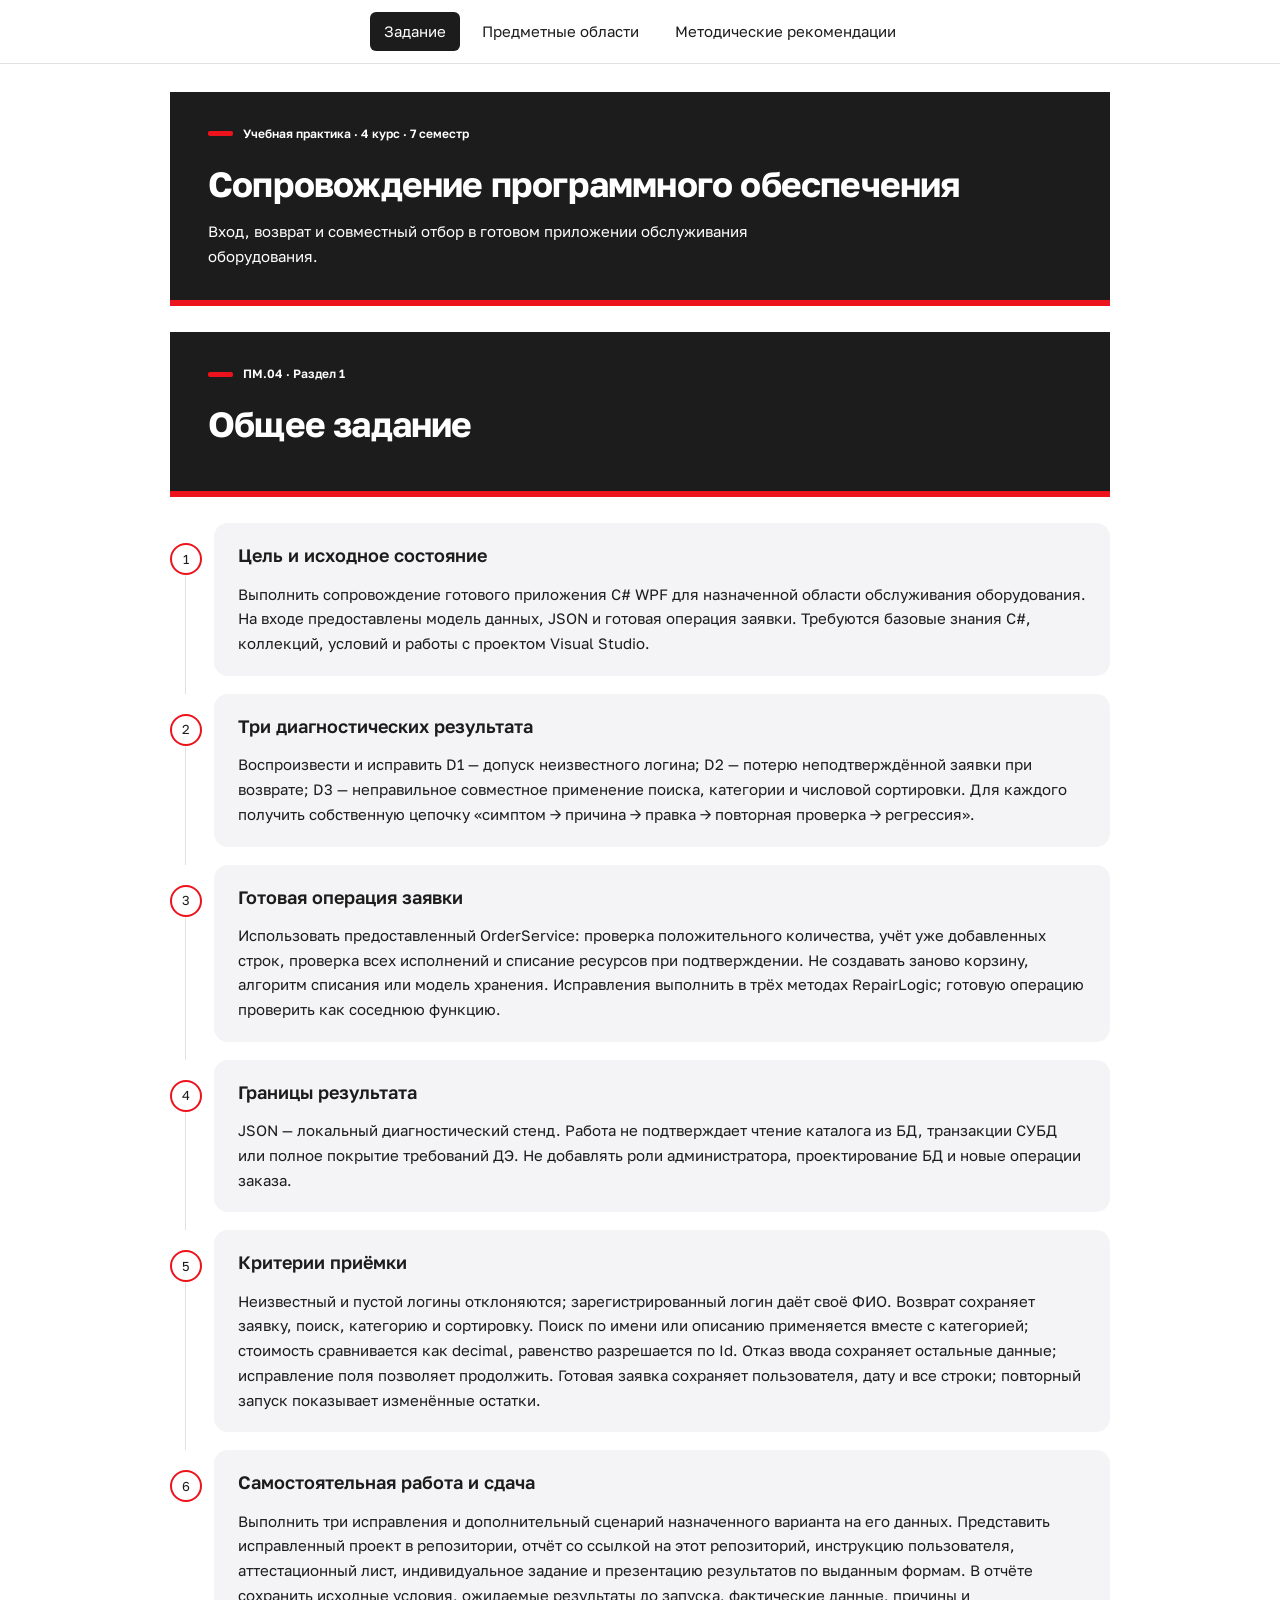
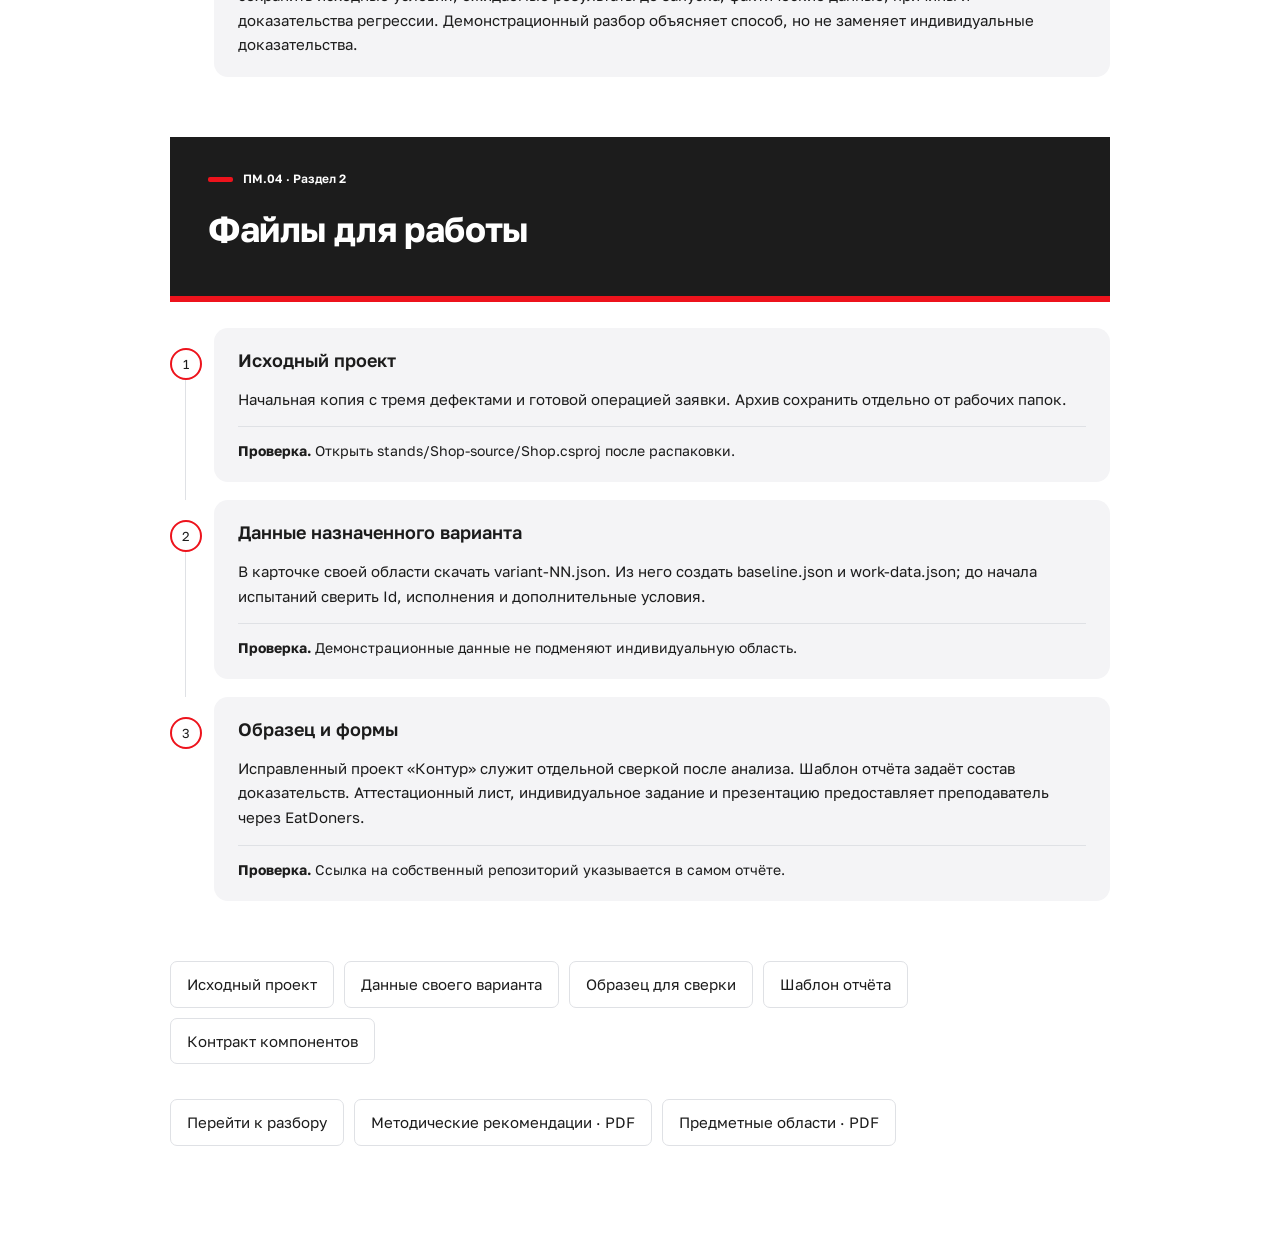
==== commit ff3d6847: "Восстановить пошаговый разбор и снимки УП ПМ.04" ====
--- a/site/index.html
+++ b/site/index.html
@@ -1 +1 @@
-<!doctype html><html lang="ru"><head><meta charset="utf-8"><meta name="viewport" content="width=device-width,initial-scale=1"><title>Задание — УП ПМ.04</title><link rel="icon" href="assets/favicon.svg"><link rel="stylesheet" href="assets/style.css"></head><body><a class="skip" href="#main">К содержанию</a><nav aria-label="Разделы практики"><a href="index.html" aria-current="page">Задание</a><a href="areas.html">Предметные области</a><a href="lessons.html">Методические рекомендации</a></nav><main id="main"><header class="chapter"><p class="kicker">Учебная практика · 4 курс · 7 семестр</p><h1>Сопровождение программного обеспечения</h1><p>Вход, возврат и совместный отбор в готовом приложении обслуживания оборудования.</p></header><article class="lesson" id="assignment"><header class="chapter"><p class="kicker">ПМ.04 · Раздел 1</p><h1>Общее задание</h1></header><ol class="route"><li class="step"><span class="number">1</span><section class="card"><h3>Цель и исходное состояние</h3><p>Выполнить сопровождение готового приложения C# WPF для назначенной области обслуживания оборудования. На входе предоставлены модель данных, JSON и готовая операция заявки. Требуются базовые знания C#, коллекций, условий и работы с проектом Visual Studio; SQL и результаты последующей УП ПМ.11 для начала не нужны.</p></section></li><li class="step"><span class="number">2</span><section class="card"><h3>Три диагностических результата</h3><p>Воспроизвести и исправить D1 — допуск неизвестного логина; D2 — потерю неподтверждённой заявки при возврате; D3 — неправильное совместное применение поиска, категории и числовой сортировки. Для каждого получить собственную цепочку «симптом → причина → правка → повторная проверка → регрессия».</p></section></li><li class="step"><span class="number">3</span><section class="card"><h3>Готовая операция заявки</h3><p>Использовать предоставленный OrderService: проверка положительного количества, учёт уже добавленных строк, проверка всех исполнений и списание ресурсов при подтверждении. Не создавать заново корзину, алгоритм списания или модель хранения. Исправления выполнить в трёх методах RepairLogic; готовую операцию проверить как соседнюю функцию.</p></section></li><li class="step"><span class="number">4</span><section class="card"><h3>Границы результата</h3><p>JSON — локальный диагностический стенд. Работа не подтверждает чтение каталога из БД, транзакции СУБД или полное покрытие требований ДЭ. Интеграция с БД относится к последующим этапам. Не добавлять роли администратора, проектирование БД и новые операции заказа.</p></section></li><li class="step"><span class="number">5</span><section class="card"><h3>Критерии приёмки</h3><p>Неизвестный и пустой логины отклоняются; зарегистрированный логин даёт своё ФИО. Возврат сохраняет заявку, поиск, категорию и сортировку. Поиск по имени или описанию применяется вместе с категорией; стоимость сравнивается как decimal, равенство разрешается по Id. Отказ ввода сохраняет остальные данные; исправление поля позволяет продолжить. Готовая заявка сохраняет пользователя, дату и все строки; повторный запуск показывает изменённые остатки.</p></section></li><li class="step"><span class="number">6</span><section class="card"><h3>Самостоятельная работа и сдача</h3><p>Выполнить три исправления и дополнительный сценарий назначенного варианта на его данных. Представить исправленный проект в репозитории, отчёт со ссылкой на этот репозиторий, инструкцию пользователя, аттестационный лист, индивидуальное задание и презентацию результатов по выданным формам. В отчёте сохранить исходные условия, ожидаемые результаты до запуска, фактические данные, причины и доказательства регрессии. Демонстрационный разбор объясняет способ, но не заменяет индивидуальные доказательства.</p></section></li></ol></article><article class="lesson" id="files"><header class="chapter"><p class="kicker">ПМ.04 · Раздел 2</p><h1>Файлы для работы</h1></header><ol class="route"><li class="step"><span class="number">1</span><section class="card"><h3>Исходный проект</h3><p>Начальная копия с тремя дефектами и готовой операцией заявки. Архив сохранить отдельно от рабочих папок.</p><p class="result"><strong>Проверка.</strong> Открыть stands/Shop-source/Shop.csproj после распаковки.</p></section></li><li class="step"><span class="number">2</span><section class="card"><h3>Данные назначенного варианта</h3><p>В карточке своей области скачать variant-NN.json. Из него создать baseline.json и work-data.json; до начала испытаний сверить Id, исполнения и дополнительные условия.</p><p class="result"><strong>Проверка.</strong> Демонстрационные данные не подменяют индивидуальную область.</p></section></li><li class="step"><span class="number">3</span><section class="card"><h3>Образец и формы</h3><p>Исправленный проект «Контур» служит отдельной сверкой после анализа. Шаблон отчёта задаёт состав доказательств. Аттестационный лист, индивидуальное задание и презентацию предоставляет преподаватель через EatDoners.</p><p class="result"><strong>Проверка.</strong> Ссылка на собственный репозиторий указывается в самом отчёте.</p></section></li></ol></article><div class="actions"><a class="button" href="downloads/Shop-source.zip">Исходный проект</a><a class="button" href="areas.html">Данные своего варианта</a><a class="button" href="downloads/Shop-fixed-example.zip">Образец для сверки</a><a class="button" href="downloads/report-template.md">Шаблон отчёта</a><a class="button" href="downloads/contract.md">Контракт компонентов</a></div><div class="actions"><a class="button" href="lessons.html">Перейти к разбору</a><a class="button" href="downloads/assignment.pdf">Методические рекомендации · PDF</a><a class="button" href="downloads/guide.pdf">Предметные области · PDF</a></div></main></body></html>+<!doctype html><html lang="ru"><head><meta charset="utf-8"><meta name="viewport" content="width=device-width,initial-scale=1"><title>Задание — УП ПМ.04</title><link rel="icon" href="assets/favicon.svg"><link rel="stylesheet" href="assets/style.css"></head><body><a class="skip" href="#main">К содержанию</a><nav aria-label="Разделы практики"><a href="index.html" aria-current="page">Задание</a><a href="areas.html">Предметные области</a><a href="lessons.html">Методические рекомендации</a></nav><main id="main"><header class="chapter"><p class="kicker">Учебная практика · 4 курс · 7 семестр</p><h1>Сопровождение программного обеспечения</h1><p>Вход, возврат и совместный отбор в готовом приложении обслуживания оборудования.</p></header><article class="lesson" id="assignment"><header class="chapter"><p class="kicker">ПМ.04 · Раздел 1</p><h1>Общее задание</h1></header><ol class="route"><li class="step"><span class="number">1</span><section class="card"><h3>Цель и исходное состояние</h3><p>Выполнить сопровождение готового приложения C# WPF для назначенной области обслуживания оборудования. На входе предоставлены модель данных, JSON и готовая операция заявки. Требуются базовые знания C#, коллекций, условий и работы с проектом Visual Studio.</p></section></li><li class="step"><span class="number">2</span><section class="card"><h3>Три диагностических результата</h3><p>Воспроизвести и исправить D1 — допуск неизвестного логина; D2 — потерю неподтверждённой заявки при возврате; D3 — неправильное совместное применение поиска, категории и числовой сортировки. Для каждого получить собственную цепочку «симптом → причина → правка → повторная проверка → регрессия».</p></section></li><li class="step"><span class="number">3</span><section class="card"><h3>Готовая операция заявки</h3><p>Использовать предоставленный OrderService: проверка положительного количества, учёт уже добавленных строк, проверка всех исполнений и списание ресурсов при подтверждении. Не создавать заново корзину, алгоритм списания или модель хранения. Исправления выполнить в трёх методах RepairLogic; готовую операцию проверить как соседнюю функцию.</p></section></li><li class="step"><span class="number">4</span><section class="card"><h3>Границы результата</h3><p>JSON — локальный диагностический стенд. Работа не подтверждает чтение каталога из БД, транзакции СУБД или полное покрытие требований ДЭ. Не добавлять роли администратора, проектирование БД и новые операции заказа.</p></section></li><li class="step"><span class="number">5</span><section class="card"><h3>Критерии приёмки</h3><p>Неизвестный и пустой логины отклоняются; зарегистрированный логин даёт своё ФИО. Возврат сохраняет заявку, поиск, категорию и сортировку. Поиск по имени или описанию применяется вместе с категорией; стоимость сравнивается как decimal, равенство разрешается по Id. Отказ ввода сохраняет остальные данные; исправление поля позволяет продолжить. Готовая заявка сохраняет пользователя, дату и все строки; повторный запуск показывает изменённые остатки.</p></section></li><li class="step"><span class="number">6</span><section class="card"><h3>Самостоятельная работа и сдача</h3><p>Выполнить три исправления и дополнительный сценарий назначенного варианта на его данных. Представить исправленный проект в репозитории, отчёт со ссылкой на этот репозиторий, инструкцию пользователя, аттестационный лист, индивидуальное задание и презентацию результатов по выданным формам. В отчёте сохранить исходные условия, ожидаемые результаты до запуска, фактические данные, причины и доказательства регрессии. Демонстрационный разбор объясняет способ, но не заменяет индивидуальные доказательства.</p></section></li></ol></article><article class="lesson" id="files"><header class="chapter"><p class="kicker">ПМ.04 · Раздел 2</p><h1>Файлы для работы</h1></header><ol class="route"><li class="step"><span class="number">1</span><section class="card"><h3>Исходный проект</h3><p>Начальная копия с тремя дефектами и готовой операцией заявки. Архив сохранить отдельно от рабочих папок.</p><p class="result"><strong>Проверка.</strong> Открыть stands/Shop-source/Shop.csproj после распаковки.</p></section></li><li class="step"><span class="number">2</span><section class="card"><h3>Данные назначенного варианта</h3><p>В карточке своей области скачать variant-NN.json. Из него создать baseline.json и work-data.json; до начала испытаний сверить Id, исполнения и дополнительные условия.</p><p class="result"><strong>Проверка.</strong> Демонстрационные данные не подменяют индивидуальную область.</p></section></li><li class="step"><span class="number">3</span><section class="card"><h3>Образец и формы</h3><p>Исправленный проект «Контур» служит отдельной сверкой после анализа. Шаблон отчёта задаёт состав доказательств. Аттестационный лист, индивидуальное задание и презентацию предоставляет преподаватель через EatDoners.</p><p class="result"><strong>Проверка.</strong> Ссылка на собственный репозиторий указывается в самом отчёте.</p></section></li></ol></article><div class="actions"><a class="button" href="downloads/Shop-source.zip">Исходный проект</a><a class="button" href="areas.html">Данные своего варианта</a><a class="button" href="downloads/Shop-fixed-example.zip">Образец для сверки</a><a class="button" href="downloads/report-template.md">Шаблон отчёта</a><a class="button" href="downloads/contract.md">Контракт компонентов</a></div><div class="actions"><a class="button" href="lessons.html">Перейти к разбору</a><a class="button" href="downloads/assignment.pdf">Методические рекомендации · PDF</a><a class="button" href="downloads/guide.pdf">Предметные области · PDF</a></div></main></body></html>
--- a/site/assets/style.css
+++ b/site/assets/style.css
@@ -1,7 +1,7 @@
 @font-face{font-family:Golos;src:url(fonts/GolosText-variable.ttf);font-weight:100 900;font-display:swap}
 :root{--red:#ed131c;--ink:#1c1c1c;--soft:#f4f4f6;--line:#dfe1e5;--muted:#606773}
 *{box-sizing:border-box}html{scroll-behavior:smooth;scroll-padding-top:90px}body{margin:0;background:#fff;color:var(--ink);font:15px/1.65 Golos,Arial,sans-serif}main{max-width:1000px;margin:0 auto;padding:28px 30px 64px}p{margin:0 0 12px}p:last-child{margin-bottom:0}a{color:#a30d15;text-underline-offset:3px}a:hover{text-decoration-thickness:2px}a:focus-visible,button:focus-visible,select:focus-visible{outline:3px solid var(--red);outline-offset:4px}nav{position:sticky;top:0;z-index:3;background:#fff;border-bottom:1px solid var(--line);display:flex;justify-content:center;gap:8px;padding:12px 20px;flex-wrap:wrap}nav a{padding:7px 14px;text-decoration:none;color:var(--ink);border-radius:6px}nav a[aria-current]{background:var(--ink);color:white}.skip{position:absolute;left:12px;top:-100px;z-index:5;background:white;padding:12px}.skip:focus{top:8px}
-.chapter{background:var(--ink);color:white;border-bottom:6px solid var(--red);padding:32px 38px;margin:0 0 26px;break-inside:avoid}.chapter h1{font-size:35px;line-height:1.18;letter-spacing:-.8px;margin:20px 0 14px;font-weight:700}.chapter p{max-width:70ch}.kicker{font-size:12px;font-weight:600;display:flex;align-items:center;gap:10px}.kicker:before{content:'';width:25px;height:5px;background:var(--red);border-radius:2px;flex:none}.lesson,.area{margin-bottom:42px}.route{padding:0;margin:0;list-style:none}.step{display:grid;grid-template-columns:32px minmax(0,1fr);gap:12px;position:relative;padding-bottom:18px}.step:not(:last-child):after{content:'';position:absolute;left:15px;top:52px;bottom:0;width:1px;background:var(--line)}.number{display:grid;place-items:center;border:2px solid var(--red);border-radius:50%;width:32px;height:32px;margin-top:20px;background:white;font-size:13px}.card{background:var(--soft);border-radius:14px;padding:20px 24px;min-width:0}.card h3{font-size:18px;line-height:1.35;margin:0 0 14px;font-weight:600}.result{border-top:1px solid var(--line);padding-top:12px;margin-top:15px;font-size:14px}.identity{display:grid;grid-template-columns:1fr 1fr;gap:24px;padding:0 0 24px}.identity p+p{border-left:1px solid var(--line);padding-left:24px}.identity strong{display:block}.actions{display:flex;flex-wrap:wrap;gap:10px;margin:20px 0 35px}.button,button{display:inline-block;border:1px solid var(--line);border-radius:7px;background:white;color:var(--ink);padding:10px 16px;font:inherit;text-decoration:none;cursor:pointer;min-height:44px}.button:hover,button:hover{background:var(--soft)}button:disabled{opacity:.45;cursor:default}.contents,.chooser{padding:24px;border:1px solid var(--line);margin-bottom:30px;border-radius:14px}.contents h2{margin:0;font-size:20px}.chooser{display:flex;gap:12px;flex-wrap:wrap;align-items:center}.chooser label{font-weight:600}.chooser select{max-width:100%;flex:1 1 400px;min-height:44px;padding:10px;font:inherit;border:1px solid #767676;background:white}.chooser p{width:100%;font-size:13px;color:var(--muted);margin:0}pre{white-space:pre-wrap;overflow-wrap:anywhere;border:1px solid var(--line);border-radius:8px;background:white;padding:16px;margin:0;font:12px/1.6 Consolas,'Courier New',monospace}code{font-family:Consolas,'Courier New',monospace}h2,h3{break-after:avoid}[hidden]{display:none!important}
+.chapter{background:var(--ink);color:white;border-bottom:6px solid var(--red);padding:32px 38px;margin:0 0 26px;break-inside:avoid}.chapter h1{font-size:35px;line-height:1.18;letter-spacing:-.8px;margin:20px 0 14px;font-weight:700}.chapter p{max-width:70ch}.kicker{font-size:12px;font-weight:600;display:flex;align-items:center;gap:10px}.kicker:before{content:'';width:25px;height:5px;background:var(--red);border-radius:2px;flex:none}.lesson,.area{margin-bottom:42px}.route{padding:0;margin:0;list-style:none}.step{display:grid;grid-template-columns:32px minmax(0,1fr);gap:12px;position:relative;padding-bottom:18px}.step:not(:last-child):after{content:'';position:absolute;left:15px;top:52px;bottom:0;width:1px;background:var(--line)}.number{display:grid;place-items:center;border:2px solid var(--red);border-radius:50%;width:32px;height:32px;margin-top:20px;background:white;font-size:13px}.card{background:var(--soft);border-radius:14px;padding:20px 24px;min-width:0}.card h3{font-size:18px;line-height:1.35;margin:0 0 14px;font-weight:600}.result{border-top:1px solid var(--line);padding-top:12px;margin-top:15px;font-size:14px}.illustration{list-style:none;margin:10px 0 28px 44px;break-inside:avoid}figure{margin:0}figure img{display:block;width:100%;height:auto;border:1px solid var(--line)}figcaption{font-size:13px;line-height:1.5;text-align:center;margin-top:10px}.identity{display:grid;grid-template-columns:1fr 1fr;gap:24px;padding:0 0 24px}.identity p+p{border-left:1px solid var(--line);padding-left:24px}.identity strong{display:block}.actions{display:flex;flex-wrap:wrap;gap:10px;margin:20px 0 35px}.button,button{display:inline-block;border:1px solid var(--line);border-radius:7px;background:white;color:var(--ink);padding:10px 16px;font:inherit;text-decoration:none;cursor:pointer;min-height:44px}.button:hover,button:hover{background:var(--soft)}button:disabled{opacity:.45;cursor:default}.contents,.chooser{padding:24px;border:1px solid var(--line);margin-bottom:30px;border-radius:14px}.contents h2{margin:0;font-size:20px}.chooser{display:flex;gap:12px;flex-wrap:wrap;align-items:center}.chooser label{font-weight:600}.chooser select{max-width:100%;flex:1 1 400px;min-height:44px;padding:10px;font:inherit;border:1px solid #767676;background:white}.chooser p{width:100%;font-size:13px;color:var(--muted);margin:0}pre{white-space:pre-wrap;overflow-wrap:anywhere;border:1px solid var(--line);border-radius:8px;background:white;padding:16px;margin:0;font:12px/1.6 Consolas,'Courier New',monospace}code{font-family:Consolas,'Courier New',monospace}h2,h3{break-after:avoid}[hidden]{display:none!important}
 @media(max-width:650px){main{padding:16px 14px 40px}nav{position:static;padding:8px;gap:2px}nav a{font-size:13px;padding:8px}.chapter{padding:24px 22px}.chapter h1{font-size:29px;letter-spacing:-.5px}.card{padding:18px 16px}.step{grid-template-columns:27px minmax(0,1fr);gap:8px}.number{width:27px;height:27px}.step:not(:last-child):after{left:13px}.identity{grid-template-columns:1fr;gap:12px}.identity p+p{border-left:0;border-top:1px solid var(--line);padding:12px 0 0}.chooser{padding:18px}}
 .data{margin:0 0 24px}.data h2{font-size:18px}table{border-collapse:collapse;width:100%;font-size:13px;line-height:1.5}td,th{text-align:left;border-bottom:1px solid var(--line);padding:9px;vertical-align:top}thead{display:table-header-group}th{background:var(--soft)}@page{size:A4 portrait;margin:20mm 20mm 20mm 30mm}
-@media print{html{scroll-behavior:auto}body{font-family:Golos,Arial,sans-serif;font-size:12pt;line-height:1.6;color:black}main{max-width:none;padding:0;margin:0}nav,.skip,.chooser,.contents{display:none!important}.chapter{padding:7mm 8mm;margin-bottom:6mm;print-color-adjust:exact;-webkit-print-color-adjust:exact}.chapter h1{font-family:Golos,Arial,sans-serif;font-size:23pt;letter-spacing:-.4pt}.chapter p{font-size:12pt}.kicker{font-size:10pt!important}.lesson{margin-bottom:10mm}.area{break-before:page}.chapter{break-after:avoid}.route{margin:0}.step{display:block;position:relative;padding:0 0 5mm 10mm;break-inside:avoid}.step:after{left:4mm!important;top:12mm!important}.number{position:absolute;left:0;top:0;width:7mm;height:7mm;margin-top:5mm;font:10pt Golos,Arial,sans-serif}.card{padding:5mm;background:var(--soft);border-radius:3mm;print-color-adjust:exact;-webkit-print-color-adjust:exact}.card h3{font-family:Golos,Arial,sans-serif;font-size:14pt}.card p{text-align:left;text-indent:0;orphans:3;widows:3}.result{font-size:12pt;text-indent:0!important}.identity{font-size:12pt;gap:6mm}.identity p{text-indent:0}.actions{display:none}pre{font:9pt/1.5 Consolas,'Courier New',monospace;padding:3mm}.area{margin-bottom:0}a{color:black}ol{padding-left:7mm}table{font-size:10pt}th,td{padding:2mm}.data{break-inside:avoid}.data h2{font-size:14pt}}
+@media print{html{scroll-behavior:auto}body{font-family:Golos,Arial,sans-serif;font-size:12pt;line-height:1.6;color:black}main{max-width:none;padding:0;margin:0}nav,.skip,.chooser,.contents{display:none!important}.chapter{padding:7mm 8mm;margin-bottom:6mm;print-color-adjust:exact;-webkit-print-color-adjust:exact}.chapter h1{font-family:Golos,Arial,sans-serif;font-size:23pt;letter-spacing:-.4pt}.chapter p{font-size:12pt}.kicker{font-size:10pt!important}.lesson{margin-bottom:10mm}.area{break-before:page}.chapter{break-after:avoid}.route{margin:0}.step{display:block;position:relative;padding:0 0 5mm 10mm;break-inside:avoid}.step:after{left:4mm!important;top:12mm!important}.number{position:absolute;left:0;top:0;width:7mm;height:7mm;margin-top:5mm;font:10pt Golos,Arial,sans-serif}.card{padding:5mm;background:var(--soft);border-radius:3mm;print-color-adjust:exact;-webkit-print-color-adjust:exact}.card h3{font-family:Golos,Arial,sans-serif;font-size:14pt}.card p{text-align:left;text-indent:0;orphans:3;widows:3}.result{font-size:12pt;text-indent:0!important}.identity{font-size:12pt;gap:6mm}.identity p{text-indent:0}.actions{display:none}pre{font:9pt/1.5 Consolas,'Courier New',monospace;padding:3mm}.area{margin-bottom:0}a{color:black}ol{padding-left:7mm}.illustration{margin:4mm 0 7mm 0;break-inside:avoid}figcaption{font-family:Times New Roman,serif;font-size:12pt;line-height:1.3}figure img{width:100%;max-height:175mm;object-fit:contain}table{font-size:10pt}th,td{padding:2mm}.data{break-inside:avoid}.data h2{font-size:14pt}}
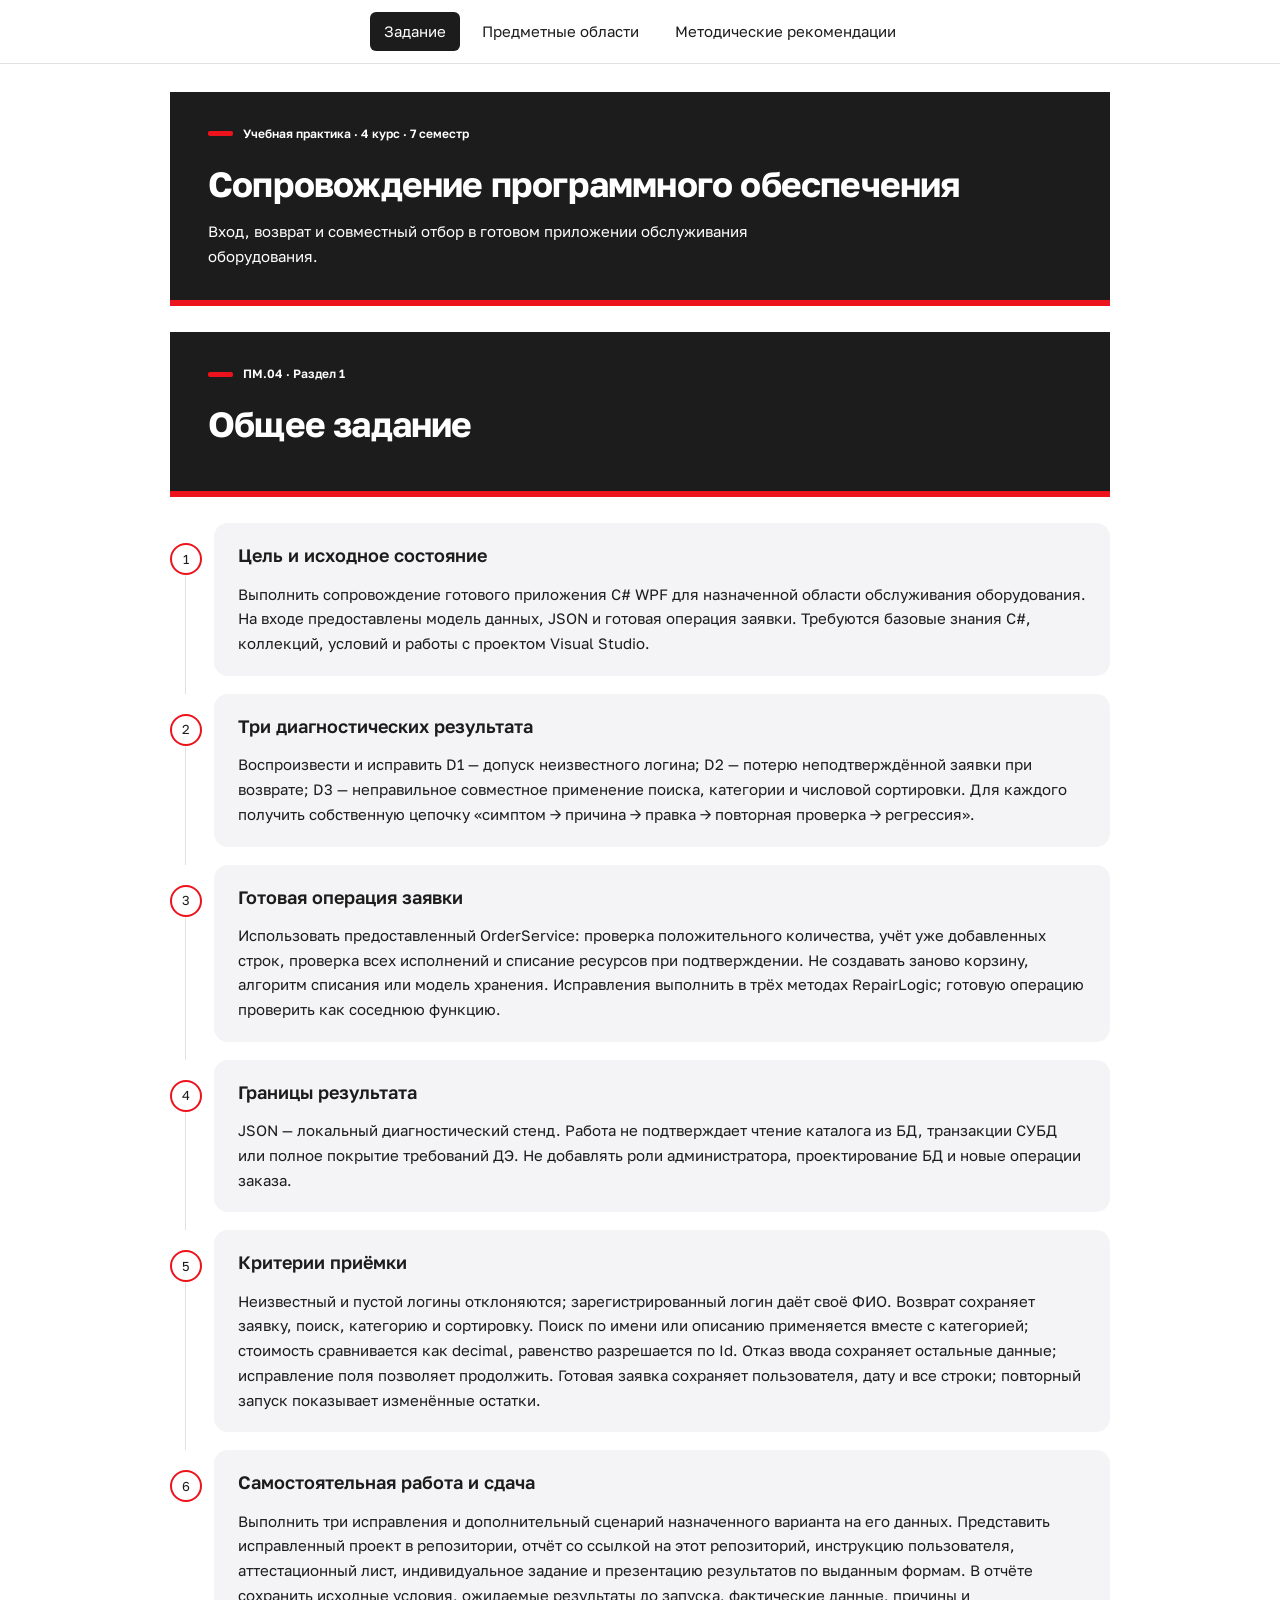
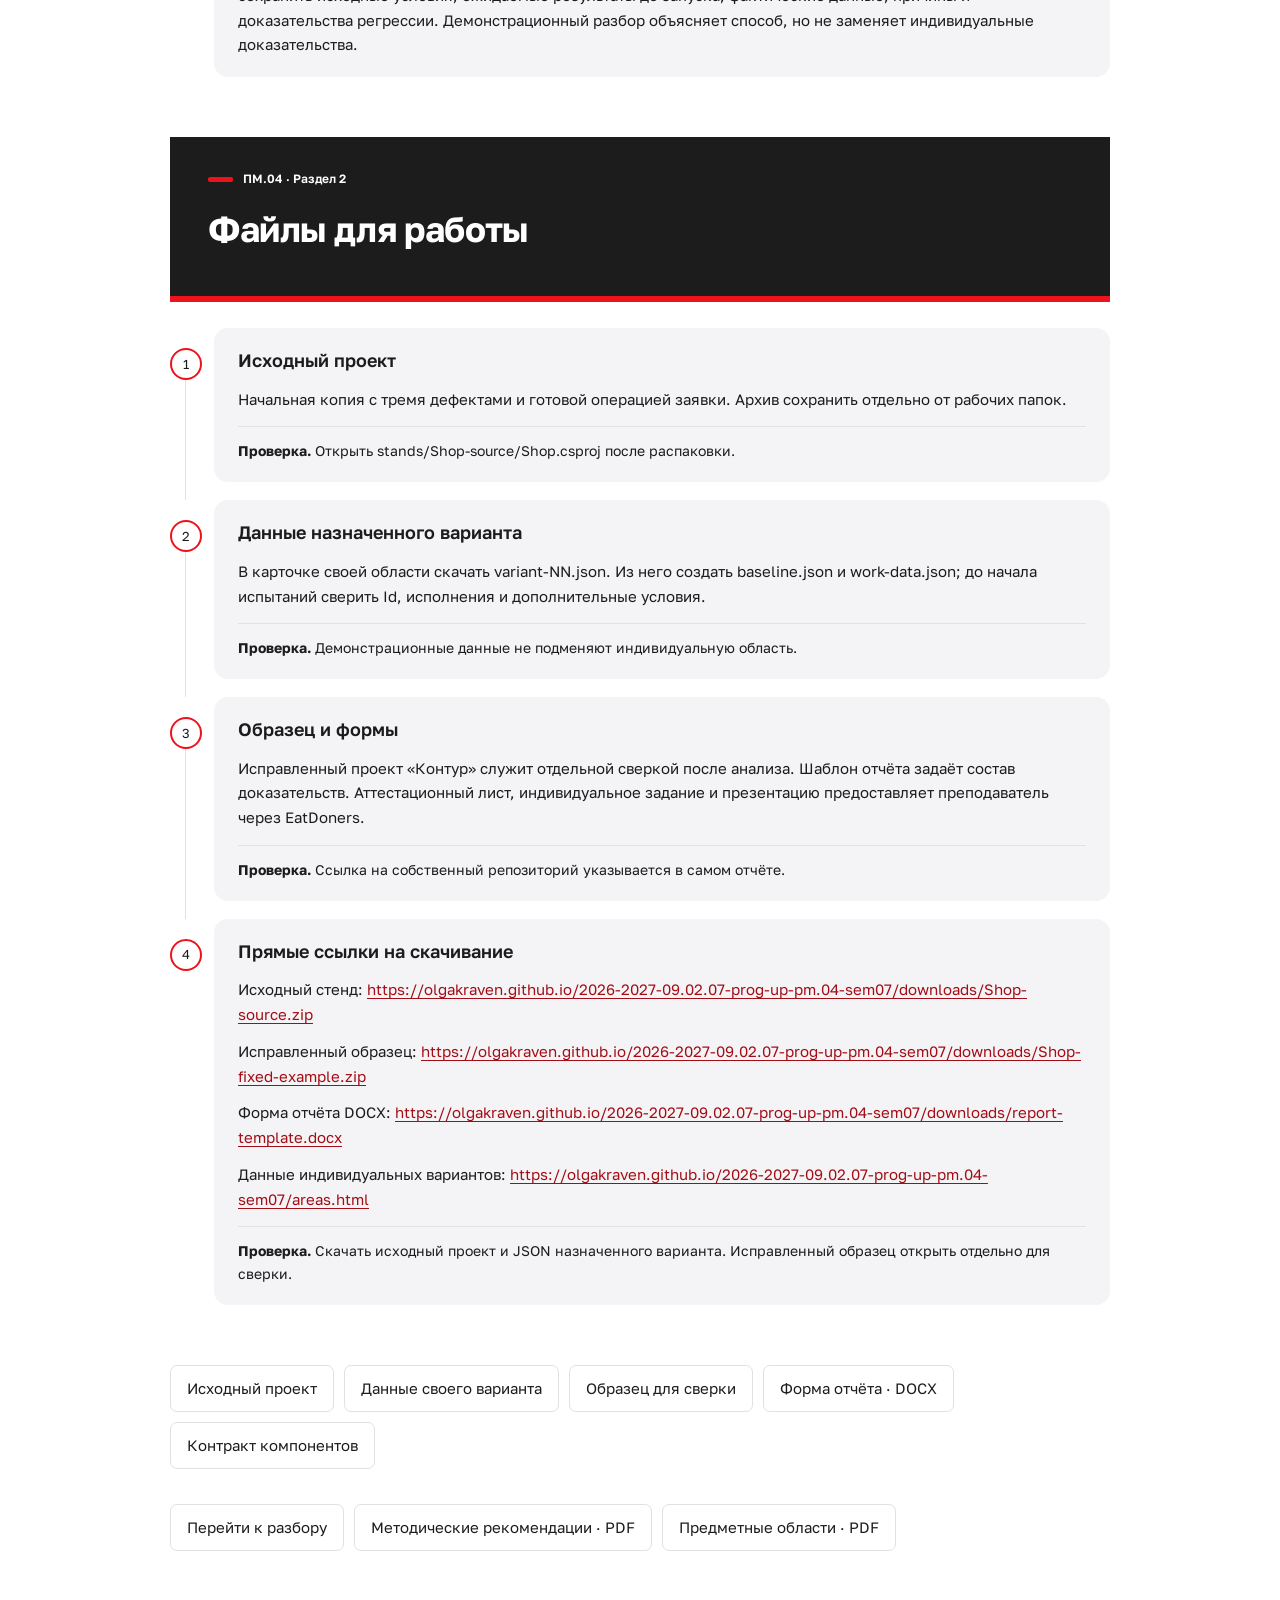
==== commit d5b99d42: "Добавить форму отчёта с местами для снимков и прямые ссылки на стенды" ====
--- a/site/index.html
+++ b/site/index.html
@@ -1 +1 @@
-<!doctype html><html lang="ru"><head><meta charset="utf-8"><meta name="viewport" content="width=device-width,initial-scale=1"><title>Задание — УП ПМ.04</title><link rel="icon" href="assets/favicon.svg"><link rel="stylesheet" href="assets/style.css"></head><body><a class="skip" href="#main">К содержанию</a><nav aria-label="Разделы практики"><a href="index.html" aria-current="page">Задание</a><a href="areas.html">Предметные области</a><a href="lessons.html">Методические рекомендации</a></nav><main id="main"><header class="chapter"><p class="kicker">Учебная практика · 4 курс · 7 семестр</p><h1>Сопровождение программного обеспечения</h1><p>Вход, возврат и совместный отбор в готовом приложении обслуживания оборудования.</p></header><article class="lesson" id="assignment"><header class="chapter"><p class="kicker">ПМ.04 · Раздел 1</p><h1>Общее задание</h1></header><ol class="route"><li class="step"><span class="number">1</span><section class="card"><h3>Цель и исходное состояние</h3><p>Выполнить сопровождение готового приложения C# WPF для назначенной области обслуживания оборудования. На входе предоставлены модель данных, JSON и готовая операция заявки. Требуются базовые знания C#, коллекций, условий и работы с проектом Visual Studio.</p></section></li><li class="step"><span class="number">2</span><section class="card"><h3>Три диагностических результата</h3><p>Воспроизвести и исправить D1 — допуск неизвестного логина; D2 — потерю неподтверждённой заявки при возврате; D3 — неправильное совместное применение поиска, категории и числовой сортировки. Для каждого получить собственную цепочку «симптом → причина → правка → повторная проверка → регрессия».</p></section></li><li class="step"><span class="number">3</span><section class="card"><h3>Готовая операция заявки</h3><p>Использовать предоставленный OrderService: проверка положительного количества, учёт уже добавленных строк, проверка всех исполнений и списание ресурсов при подтверждении. Не создавать заново корзину, алгоритм списания или модель хранения. Исправления выполнить в трёх методах RepairLogic; готовую операцию проверить как соседнюю функцию.</p></section></li><li class="step"><span class="number">4</span><section class="card"><h3>Границы результата</h3><p>JSON — локальный диагностический стенд. Работа не подтверждает чтение каталога из БД, транзакции СУБД или полное покрытие требований ДЭ. Не добавлять роли администратора, проектирование БД и новые операции заказа.</p></section></li><li class="step"><span class="number">5</span><section class="card"><h3>Критерии приёмки</h3><p>Неизвестный и пустой логины отклоняются; зарегистрированный логин даёт своё ФИО. Возврат сохраняет заявку, поиск, категорию и сортировку. Поиск по имени или описанию применяется вместе с категорией; стоимость сравнивается как decimal, равенство разрешается по Id. Отказ ввода сохраняет остальные данные; исправление поля позволяет продолжить. Готовая заявка сохраняет пользователя, дату и все строки; повторный запуск показывает изменённые остатки.</p></section></li><li class="step"><span class="number">6</span><section class="card"><h3>Самостоятельная работа и сдача</h3><p>Выполнить три исправления и дополнительный сценарий назначенного варианта на его данных. Представить исправленный проект в репозитории, отчёт со ссылкой на этот репозиторий, инструкцию пользователя, аттестационный лист, индивидуальное задание и презентацию результатов по выданным формам. В отчёте сохранить исходные условия, ожидаемые результаты до запуска, фактические данные, причины и доказательства регрессии. Демонстрационный разбор объясняет способ, но не заменяет индивидуальные доказательства.</p></section></li></ol></article><article class="lesson" id="files"><header class="chapter"><p class="kicker">ПМ.04 · Раздел 2</p><h1>Файлы для работы</h1></header><ol class="route"><li class="step"><span class="number">1</span><section class="card"><h3>Исходный проект</h3><p>Начальная копия с тремя дефектами и готовой операцией заявки. Архив сохранить отдельно от рабочих папок.</p><p class="result"><strong>Проверка.</strong> Открыть stands/Shop-source/Shop.csproj после распаковки.</p></section></li><li class="step"><span class="number">2</span><section class="card"><h3>Данные назначенного варианта</h3><p>В карточке своей области скачать variant-NN.json. Из него создать baseline.json и work-data.json; до начала испытаний сверить Id, исполнения и дополнительные условия.</p><p class="result"><strong>Проверка.</strong> Демонстрационные данные не подменяют индивидуальную область.</p></section></li><li class="step"><span class="number">3</span><section class="card"><h3>Образец и формы</h3><p>Исправленный проект «Контур» служит отдельной сверкой после анализа. Шаблон отчёта задаёт состав доказательств. Аттестационный лист, индивидуальное задание и презентацию предоставляет преподаватель через EatDoners.</p><p class="result"><strong>Проверка.</strong> Ссылка на собственный репозиторий указывается в самом отчёте.</p></section></li></ol></article><div class="actions"><a class="button" href="downloads/Shop-source.zip">Исходный проект</a><a class="button" href="areas.html">Данные своего варианта</a><a class="button" href="downloads/Shop-fixed-example.zip">Образец для сверки</a><a class="button" href="downloads/report-template.md">Шаблон отчёта</a><a class="button" href="downloads/contract.md">Контракт компонентов</a></div><div class="actions"><a class="button" href="lessons.html">Перейти к разбору</a><a class="button" href="downloads/assignment.pdf">Методические рекомендации · PDF</a><a class="button" href="downloads/guide.pdf">Предметные области · PDF</a></div></main></body></html>+<!doctype html><html lang="ru"><head><meta charset="utf-8"><meta name="viewport" content="width=device-width,initial-scale=1"><title>Задание — УП ПМ.04</title><link rel="icon" href="assets/favicon.svg"><link rel="stylesheet" href="assets/style.css"></head><body><a class="skip" href="#main">К содержанию</a><nav aria-label="Разделы практики"><a href="index.html" aria-current="page">Задание</a><a href="areas.html">Предметные области</a><a href="lessons.html">Методические рекомендации</a></nav><main id="main"><header class="chapter"><p class="kicker">Учебная практика · 4 курс · 7 семестр</p><h1>Сопровождение программного обеспечения</h1><p>Вход, возврат и совместный отбор в готовом приложении обслуживания оборудования.</p></header><article class="lesson" id="assignment"><header class="chapter"><p class="kicker">ПМ.04 · Раздел 1</p><h1>Общее задание</h1></header><ol class="route"><li class="step"><span class="number">1</span><section class="card"><h3>Цель и исходное состояние</h3><p>Выполнить сопровождение готового приложения C# WPF для назначенной области обслуживания оборудования. На входе предоставлены модель данных, JSON и готовая операция заявки. Требуются базовые знания C#, коллекций, условий и работы с проектом Visual Studio.</p></section></li><li class="step"><span class="number">2</span><section class="card"><h3>Три диагностических результата</h3><p>Воспроизвести и исправить D1 — допуск неизвестного логина; D2 — потерю неподтверждённой заявки при возврате; D3 — неправильное совместное применение поиска, категории и числовой сортировки. Для каждого получить собственную цепочку «симптом → причина → правка → повторная проверка → регрессия».</p></section></li><li class="step"><span class="number">3</span><section class="card"><h3>Готовая операция заявки</h3><p>Использовать предоставленный OrderService: проверка положительного количества, учёт уже добавленных строк, проверка всех исполнений и списание ресурсов при подтверждении. Не создавать заново корзину, алгоритм списания или модель хранения. Исправления выполнить в трёх методах RepairLogic; готовую операцию проверить как соседнюю функцию.</p></section></li><li class="step"><span class="number">4</span><section class="card"><h3>Границы результата</h3><p>JSON — локальный диагностический стенд. Работа не подтверждает чтение каталога из БД, транзакции СУБД или полное покрытие требований ДЭ. Не добавлять роли администратора, проектирование БД и новые операции заказа.</p></section></li><li class="step"><span class="number">5</span><section class="card"><h3>Критерии приёмки</h3><p>Неизвестный и пустой логины отклоняются; зарегистрированный логин даёт своё ФИО. Возврат сохраняет заявку, поиск, категорию и сортировку. Поиск по имени или описанию применяется вместе с категорией; стоимость сравнивается как decimal, равенство разрешается по Id. Отказ ввода сохраняет остальные данные; исправление поля позволяет продолжить. Готовая заявка сохраняет пользователя, дату и все строки; повторный запуск показывает изменённые остатки.</p></section></li><li class="step"><span class="number">6</span><section class="card"><h3>Самостоятельная работа и сдача</h3><p>Выполнить три исправления и дополнительный сценарий назначенного варианта на его данных. Представить исправленный проект в репозитории, отчёт со ссылкой на этот репозиторий, инструкцию пользователя, аттестационный лист, индивидуальное задание и презентацию результатов по выданным формам. В отчёте сохранить исходные условия, ожидаемые результаты до запуска, фактические данные, причины и доказательства регрессии. Демонстрационный разбор объясняет способ, но не заменяет индивидуальные доказательства.</p></section></li></ol></article><article class="lesson" id="files"><header class="chapter"><p class="kicker">ПМ.04 · Раздел 2</p><h1>Файлы для работы</h1></header><ol class="route"><li class="step"><span class="number">1</span><section class="card"><h3>Исходный проект</h3><p>Начальная копия с тремя дефектами и готовой операцией заявки. Архив сохранить отдельно от рабочих папок.</p><p class="result"><strong>Проверка.</strong> Открыть stands/Shop-source/Shop.csproj после распаковки.</p></section></li><li class="step"><span class="number">2</span><section class="card"><h3>Данные назначенного варианта</h3><p>В карточке своей области скачать variant-NN.json. Из него создать baseline.json и work-data.json; до начала испытаний сверить Id, исполнения и дополнительные условия.</p><p class="result"><strong>Проверка.</strong> Демонстрационные данные не подменяют индивидуальную область.</p></section></li><li class="step"><span class="number">3</span><section class="card"><h3>Образец и формы</h3><p>Исправленный проект «Контур» служит отдельной сверкой после анализа. Шаблон отчёта задаёт состав доказательств. Аттестационный лист, индивидуальное задание и презентацию предоставляет преподаватель через EatDoners.</p><p class="result"><strong>Проверка.</strong> Ссылка на собственный репозиторий указывается в самом отчёте.</p></section></li><li class="step"><span class="number">4</span><section class="card"><h3>Прямые ссылки на скачивание</h3><p>Исходный стенд: <a href="https://olgakraven.github.io/2026-2027-09.02.07-prog-up-pm.04-sem07/downloads/Shop-source.zip">https://olgakraven.github.io/2026-2027-09.02.07-prog-up-pm.04-sem07/downloads/Shop-source.zip</a></p><p>Исправленный образец: <a href="https://olgakraven.github.io/2026-2027-09.02.07-prog-up-pm.04-sem07/downloads/Shop-fixed-example.zip">https://olgakraven.github.io/2026-2027-09.02.07-prog-up-pm.04-sem07/downloads/Shop-fixed-example.zip</a></p><p>Форма отчёта DOCX: <a href="https://olgakraven.github.io/2026-2027-09.02.07-prog-up-pm.04-sem07/downloads/report-template.docx">https://olgakraven.github.io/2026-2027-09.02.07-prog-up-pm.04-sem07/downloads/report-template.docx</a></p><p>Данные индивидуальных вариантов: <a href="https://olgakraven.github.io/2026-2027-09.02.07-prog-up-pm.04-sem07/areas.html">https://olgakraven.github.io/2026-2027-09.02.07-prog-up-pm.04-sem07/areas.html</a></p><p class="result"><strong>Проверка.</strong> Скачать исходный проект и JSON назначенного варианта. Исправленный образец открыть отдельно для сверки.</p></section></li></ol></article><div class="actions"><a class="button" href="downloads/Shop-source.zip">Исходный проект</a><a class="button" href="areas.html">Данные своего варианта</a><a class="button" href="downloads/Shop-fixed-example.zip">Образец для сверки</a><a class="button" href="downloads/report-template.docx">Форма отчёта · DOCX</a><a class="button" href="downloads/contract.md">Контракт компонентов</a></div><div class="actions"><a class="button" href="lessons.html">Перейти к разбору</a><a class="button" href="downloads/assignment.pdf">Методические рекомендации · PDF</a><a class="button" href="downloads/guide.pdf">Предметные области · PDF</a></div></main></body></html>
--- a/site/assets/style.css
+++ b/site/assets/style.css
@@ -1,7 +1,7 @@
 @font-face{font-family:Golos;src:url(fonts/GolosText-variable.ttf);font-weight:100 900;font-display:swap}
 :root{--red:#ed131c;--ink:#1c1c1c;--soft:#f4f4f6;--line:#dfe1e5;--muted:#606773}
-*{box-sizing:border-box}html{scroll-behavior:smooth;scroll-padding-top:90px}body{margin:0;background:#fff;color:var(--ink);font:15px/1.65 Golos,Arial,sans-serif}main{max-width:1000px;margin:0 auto;padding:28px 30px 64px}p{margin:0 0 12px}p:last-child{margin-bottom:0}a{color:#a30d15;text-underline-offset:3px}a:hover{text-decoration-thickness:2px}a:focus-visible,button:focus-visible,select:focus-visible{outline:3px solid var(--red);outline-offset:4px}nav{position:sticky;top:0;z-index:3;background:#fff;border-bottom:1px solid var(--line);display:flex;justify-content:center;gap:8px;padding:12px 20px;flex-wrap:wrap}nav a{padding:7px 14px;text-decoration:none;color:var(--ink);border-radius:6px}nav a[aria-current]{background:var(--ink);color:white}.skip{position:absolute;left:12px;top:-100px;z-index:5;background:white;padding:12px}.skip:focus{top:8px}
+*{box-sizing:border-box}html{scroll-behavior:smooth;scroll-padding-top:90px}body{margin:0;background:#fff;color:var(--ink);font:15px/1.65 Golos,Arial,sans-serif}main{max-width:1000px;margin:0 auto;padding:28px 30px 64px}p{margin:0 0 12px}p:last-child{margin-bottom:0}a{color:#a30d15;text-underline-offset:3px;overflow-wrap:anywhere}a:hover{text-decoration-thickness:2px}a:focus-visible,button:focus-visible,select:focus-visible{outline:3px solid var(--red);outline-offset:4px}nav{position:sticky;top:0;z-index:3;background:#fff;border-bottom:1px solid var(--line);display:flex;justify-content:center;gap:8px;padding:12px 20px;flex-wrap:wrap}nav a{padding:7px 14px;text-decoration:none;color:var(--ink);border-radius:6px}nav a[aria-current]{background:var(--ink);color:white}.skip{position:absolute;left:12px;top:-100px;z-index:5;background:white;padding:12px}.skip:focus{top:8px}
 .chapter{background:var(--ink);color:white;border-bottom:6px solid var(--red);padding:32px 38px;margin:0 0 26px;break-inside:avoid}.chapter h1{font-size:35px;line-height:1.18;letter-spacing:-.8px;margin:20px 0 14px;font-weight:700}.chapter p{max-width:70ch}.kicker{font-size:12px;font-weight:600;display:flex;align-items:center;gap:10px}.kicker:before{content:'';width:25px;height:5px;background:var(--red);border-radius:2px;flex:none}.lesson,.area{margin-bottom:42px}.route{padding:0;margin:0;list-style:none}.step{display:grid;grid-template-columns:32px minmax(0,1fr);gap:12px;position:relative;padding-bottom:18px}.step:not(:last-child):after{content:'';position:absolute;left:15px;top:52px;bottom:0;width:1px;background:var(--line)}.number{display:grid;place-items:center;border:2px solid var(--red);border-radius:50%;width:32px;height:32px;margin-top:20px;background:white;font-size:13px}.card{background:var(--soft);border-radius:14px;padding:20px 24px;min-width:0}.card h3{font-size:18px;line-height:1.35;margin:0 0 14px;font-weight:600}.result{border-top:1px solid var(--line);padding-top:12px;margin-top:15px;font-size:14px}.illustration{list-style:none;margin:10px 0 28px 44px;break-inside:avoid}figure{margin:0}figure img{display:block;width:100%;height:auto;border:1px solid var(--line)}figcaption{font-size:13px;line-height:1.5;text-align:center;margin-top:10px}.identity{display:grid;grid-template-columns:1fr 1fr;gap:24px;padding:0 0 24px}.identity p+p{border-left:1px solid var(--line);padding-left:24px}.identity strong{display:block}.actions{display:flex;flex-wrap:wrap;gap:10px;margin:20px 0 35px}.button,button{display:inline-block;border:1px solid var(--line);border-radius:7px;background:white;color:var(--ink);padding:10px 16px;font:inherit;text-decoration:none;cursor:pointer;min-height:44px}.button:hover,button:hover{background:var(--soft)}button:disabled{opacity:.45;cursor:default}.contents,.chooser{padding:24px;border:1px solid var(--line);margin-bottom:30px;border-radius:14px}.contents h2{margin:0;font-size:20px}.chooser{display:flex;gap:12px;flex-wrap:wrap;align-items:center}.chooser label{font-weight:600}.chooser select{max-width:100%;flex:1 1 400px;min-height:44px;padding:10px;font:inherit;border:1px solid #767676;background:white}.chooser p{width:100%;font-size:13px;color:var(--muted);margin:0}pre{white-space:pre-wrap;overflow-wrap:anywhere;border:1px solid var(--line);border-radius:8px;background:white;padding:16px;margin:0;font:12px/1.6 Consolas,'Courier New',monospace}code{font-family:Consolas,'Courier New',monospace}h2,h3{break-after:avoid}[hidden]{display:none!important}
 @media(max-width:650px){main{padding:16px 14px 40px}nav{position:static;padding:8px;gap:2px}nav a{font-size:13px;padding:8px}.chapter{padding:24px 22px}.chapter h1{font-size:29px;letter-spacing:-.5px}.card{padding:18px 16px}.step{grid-template-columns:27px minmax(0,1fr);gap:8px}.number{width:27px;height:27px}.step:not(:last-child):after{left:13px}.identity{grid-template-columns:1fr;gap:12px}.identity p+p{border-left:0;border-top:1px solid var(--line);padding:12px 0 0}.chooser{padding:18px}}
 .data{margin:0 0 24px}.data h2{font-size:18px}table{border-collapse:collapse;width:100%;font-size:13px;line-height:1.5}td,th{text-align:left;border-bottom:1px solid var(--line);padding:9px;vertical-align:top}thead{display:table-header-group}th{background:var(--soft)}@page{size:A4 portrait;margin:20mm 20mm 20mm 30mm}
-@media print{html{scroll-behavior:auto}body{font-family:Golos,Arial,sans-serif;font-size:12pt;line-height:1.6;color:black}main{max-width:none;padding:0;margin:0}nav,.skip,.chooser,.contents{display:none!important}.chapter{padding:7mm 8mm;margin-bottom:6mm;print-color-adjust:exact;-webkit-print-color-adjust:exact}.chapter h1{font-family:Golos,Arial,sans-serif;font-size:23pt;letter-spacing:-.4pt}.chapter p{font-size:12pt}.kicker{font-size:10pt!important}.lesson{margin-bottom:10mm}.area{break-before:page}.chapter{break-after:avoid}.route{margin:0}.step{display:block;position:relative;padding:0 0 5mm 10mm;break-inside:avoid}.step:after{left:4mm!important;top:12mm!important}.number{position:absolute;left:0;top:0;width:7mm;height:7mm;margin-top:5mm;font:10pt Golos,Arial,sans-serif}.card{padding:5mm;background:var(--soft);border-radius:3mm;print-color-adjust:exact;-webkit-print-color-adjust:exact}.card h3{font-family:Golos,Arial,sans-serif;font-size:14pt}.card p{text-align:left;text-indent:0;orphans:3;widows:3}.result{font-size:12pt;text-indent:0!important}.identity{font-size:12pt;gap:6mm}.identity p{text-indent:0}.actions{display:none}pre{font:9pt/1.5 Consolas,'Courier New',monospace;padding:3mm}.area{margin-bottom:0}a{color:black}ol{padding-left:7mm}.illustration{margin:4mm 0 7mm 0;break-inside:avoid}figcaption{font-family:Times New Roman,serif;font-size:12pt;line-height:1.3}figure img{width:100%;max-height:175mm;object-fit:contain}table{font-size:10pt}th,td{padding:2mm}.data{break-inside:avoid}.data h2{font-size:14pt}}
+@media print{html{scroll-behavior:auto}body{font-family:Golos,Arial,sans-serif;font-size:12pt;line-height:1.6;color:black}main{max-width:none;padding:0;margin:0}nav,.skip,.chooser,.contents{display:none!important}.chapter{padding:7mm 8mm;margin-bottom:6mm;print-color-adjust:exact;-webkit-print-color-adjust:exact}.chapter h1{font-family:Golos,Arial,sans-serif;font-size:23pt;letter-spacing:-.4pt}.chapter p{font-size:12pt}.kicker{font-size:10pt!important}.lesson{margin-bottom:10mm}.area{break-before:page}.chapter{break-after:avoid}.lesson>ol:not(.route)>li{break-inside:avoid}.route{margin:0}.step{display:block;position:relative;padding:0 0 5mm 10mm;break-inside:avoid}.step:after{left:4mm!important;top:12mm!important}.number{position:absolute;left:0;top:0;width:7mm;height:7mm;margin-top:5mm;font:10pt Golos,Arial,sans-serif}.card{padding:5mm;background:var(--soft);border-radius:3mm;print-color-adjust:exact;-webkit-print-color-adjust:exact}.card h3{font-family:Golos,Arial,sans-serif;font-size:14pt}.card p{text-align:left;text-indent:0;orphans:3;widows:3}.result{font-size:12pt;text-indent:0!important}.identity{font-size:12pt;gap:6mm}.identity p{text-indent:0}.actions{display:none}pre{font:9pt/1.5 Consolas,'Courier New',monospace;padding:3mm}.area{margin-bottom:0}a{color:black}ol{padding-left:7mm}.illustration{margin:4mm 0 7mm 0;break-inside:avoid}figcaption{font-family:Times New Roman,serif;font-size:12pt;line-height:1.3}figure img{width:100%;max-height:175mm;object-fit:contain}table{font-size:10pt}th,td{padding:2mm}.data{break-inside:avoid}.data h2{font-size:14pt}}
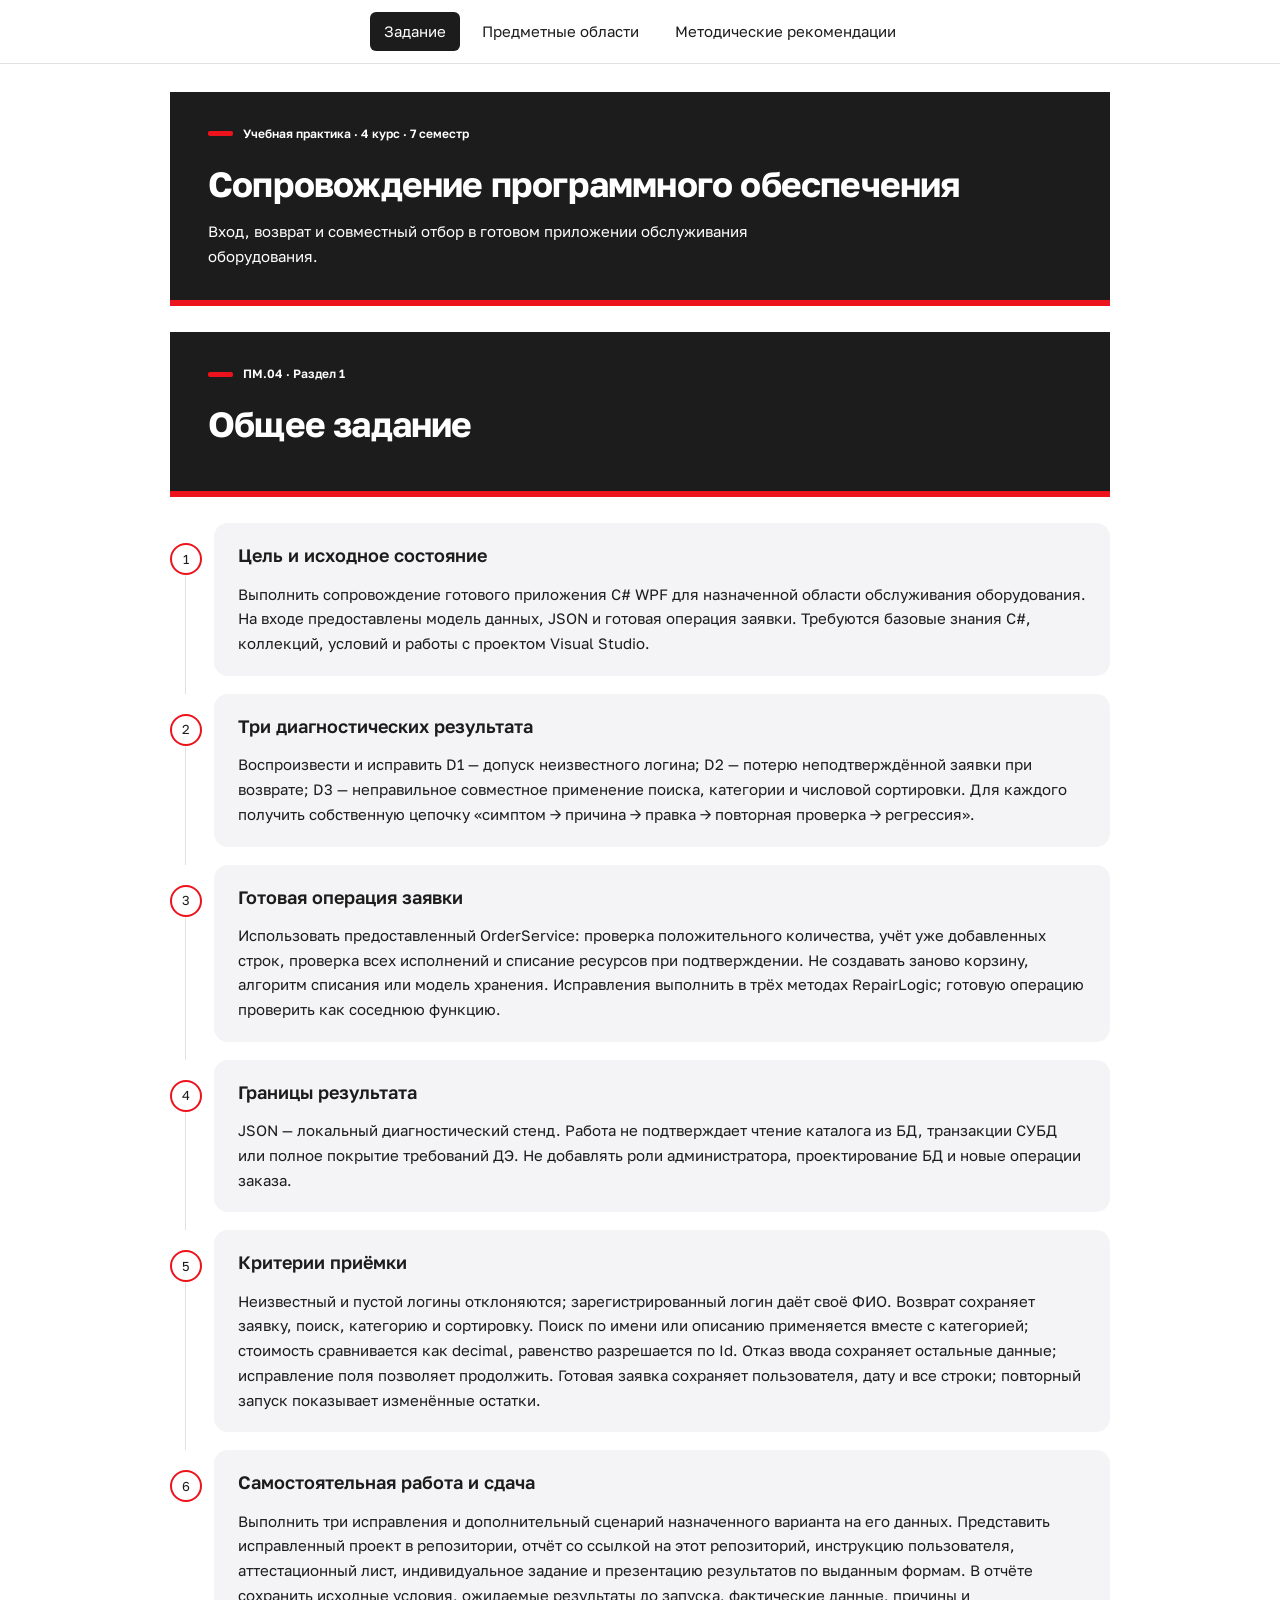
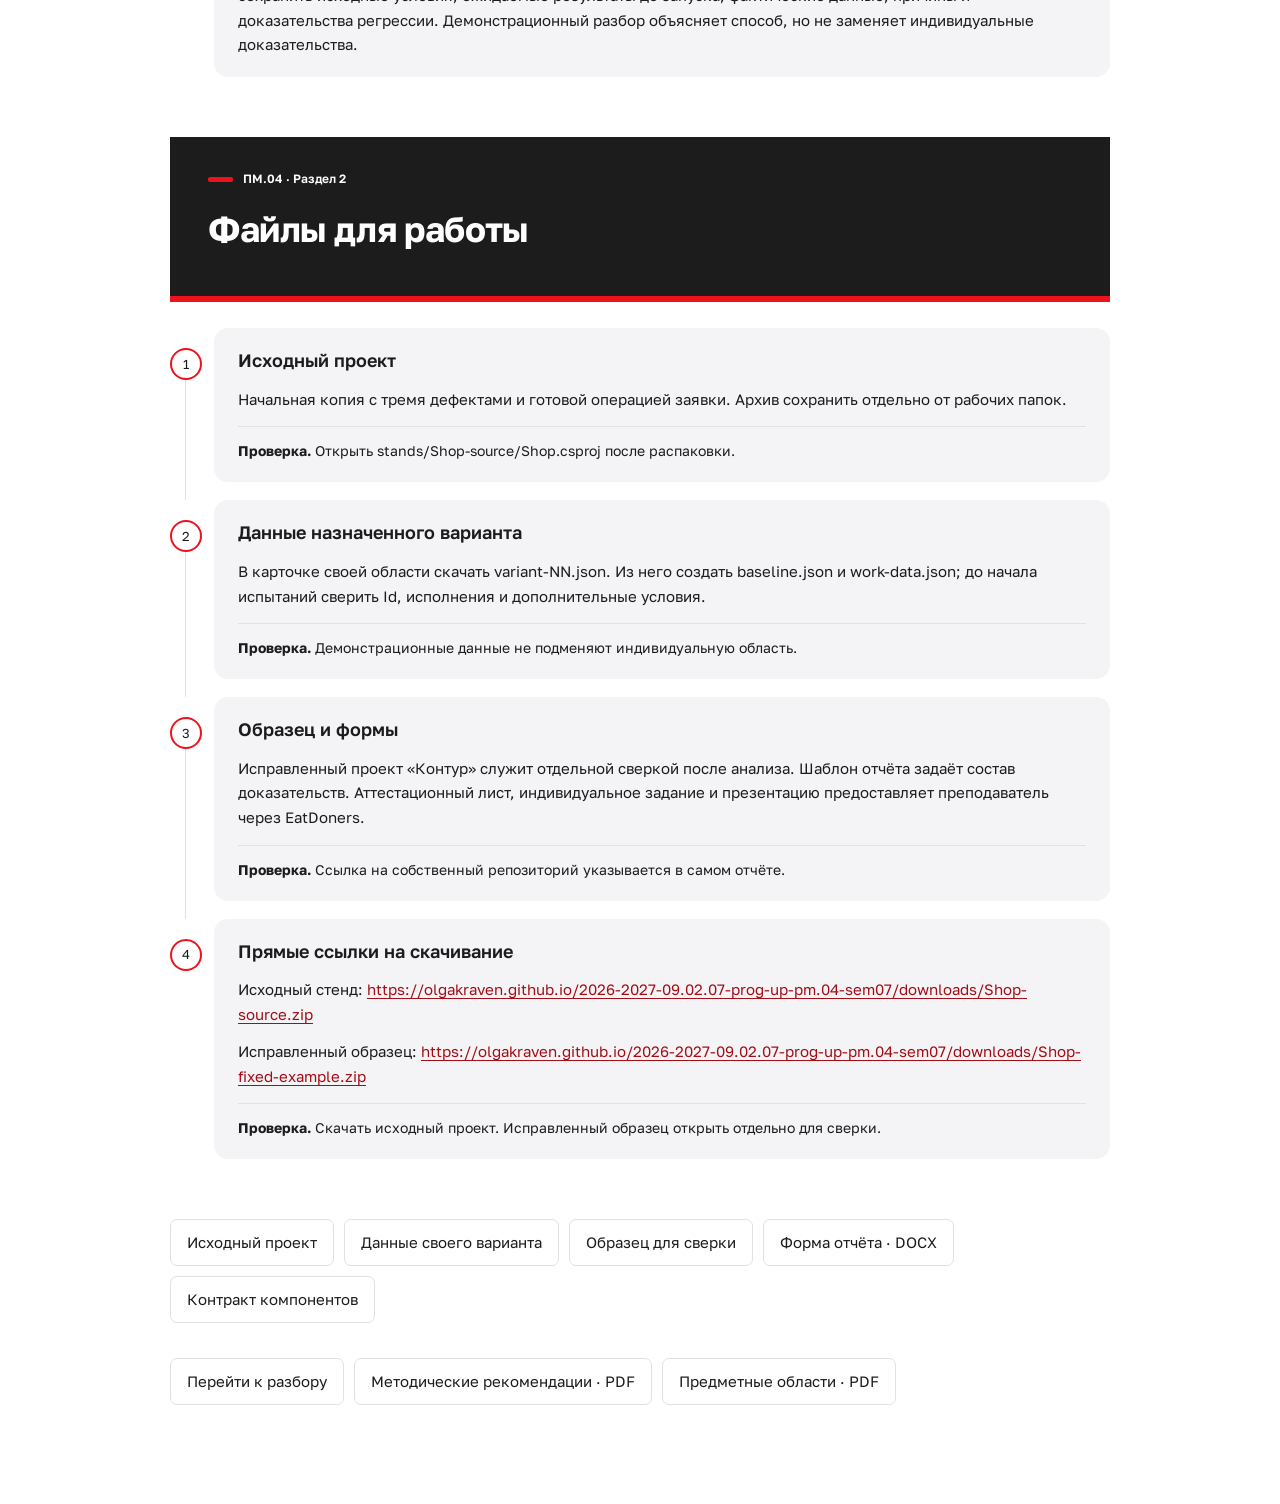
==== commit 1fdc3d7a: "Оставить в PDF прямые ссылки только на два стенда" ====
--- a/site/index.html
+++ b/site/index.html
@@ -1 +1 @@
-<!doctype html><html lang="ru"><head><meta charset="utf-8"><meta name="viewport" content="width=device-width,initial-scale=1"><title>Задание — УП ПМ.04</title><link rel="icon" href="assets/favicon.svg"><link rel="stylesheet" href="assets/style.css"></head><body><a class="skip" href="#main">К содержанию</a><nav aria-label="Разделы практики"><a href="index.html" aria-current="page">Задание</a><a href="areas.html">Предметные области</a><a href="lessons.html">Методические рекомендации</a></nav><main id="main"><header class="chapter"><p class="kicker">Учебная практика · 4 курс · 7 семестр</p><h1>Сопровождение программного обеспечения</h1><p>Вход, возврат и совместный отбор в готовом приложении обслуживания оборудования.</p></header><article class="lesson" id="assignment"><header class="chapter"><p class="kicker">ПМ.04 · Раздел 1</p><h1>Общее задание</h1></header><ol class="route"><li class="step"><span class="number">1</span><section class="card"><h3>Цель и исходное состояние</h3><p>Выполнить сопровождение готового приложения C# WPF для назначенной области обслуживания оборудования. На входе предоставлены модель данных, JSON и готовая операция заявки. Требуются базовые знания C#, коллекций, условий и работы с проектом Visual Studio.</p></section></li><li class="step"><span class="number">2</span><section class="card"><h3>Три диагностических результата</h3><p>Воспроизвести и исправить D1 — допуск неизвестного логина; D2 — потерю неподтверждённой заявки при возврате; D3 — неправильное совместное применение поиска, категории и числовой сортировки. Для каждого получить собственную цепочку «симптом → причина → правка → повторная проверка → регрессия».</p></section></li><li class="step"><span class="number">3</span><section class="card"><h3>Готовая операция заявки</h3><p>Использовать предоставленный OrderService: проверка положительного количества, учёт уже добавленных строк, проверка всех исполнений и списание ресурсов при подтверждении. Не создавать заново корзину, алгоритм списания или модель хранения. Исправления выполнить в трёх методах RepairLogic; готовую операцию проверить как соседнюю функцию.</p></section></li><li class="step"><span class="number">4</span><section class="card"><h3>Границы результата</h3><p>JSON — локальный диагностический стенд. Работа не подтверждает чтение каталога из БД, транзакции СУБД или полное покрытие требований ДЭ. Не добавлять роли администратора, проектирование БД и новые операции заказа.</p></section></li><li class="step"><span class="number">5</span><section class="card"><h3>Критерии приёмки</h3><p>Неизвестный и пустой логины отклоняются; зарегистрированный логин даёт своё ФИО. Возврат сохраняет заявку, поиск, категорию и сортировку. Поиск по имени или описанию применяется вместе с категорией; стоимость сравнивается как decimal, равенство разрешается по Id. Отказ ввода сохраняет остальные данные; исправление поля позволяет продолжить. Готовая заявка сохраняет пользователя, дату и все строки; повторный запуск показывает изменённые остатки.</p></section></li><li class="step"><span class="number">6</span><section class="card"><h3>Самостоятельная работа и сдача</h3><p>Выполнить три исправления и дополнительный сценарий назначенного варианта на его данных. Представить исправленный проект в репозитории, отчёт со ссылкой на этот репозиторий, инструкцию пользователя, аттестационный лист, индивидуальное задание и презентацию результатов по выданным формам. В отчёте сохранить исходные условия, ожидаемые результаты до запуска, фактические данные, причины и доказательства регрессии. Демонстрационный разбор объясняет способ, но не заменяет индивидуальные доказательства.</p></section></li></ol></article><article class="lesson" id="files"><header class="chapter"><p class="kicker">ПМ.04 · Раздел 2</p><h1>Файлы для работы</h1></header><ol class="route"><li class="step"><span class="number">1</span><section class="card"><h3>Исходный проект</h3><p>Начальная копия с тремя дефектами и готовой операцией заявки. Архив сохранить отдельно от рабочих папок.</p><p class="result"><strong>Проверка.</strong> Открыть stands/Shop-source/Shop.csproj после распаковки.</p></section></li><li class="step"><span class="number">2</span><section class="card"><h3>Данные назначенного варианта</h3><p>В карточке своей области скачать variant-NN.json. Из него создать baseline.json и work-data.json; до начала испытаний сверить Id, исполнения и дополнительные условия.</p><p class="result"><strong>Проверка.</strong> Демонстрационные данные не подменяют индивидуальную область.</p></section></li><li class="step"><span class="number">3</span><section class="card"><h3>Образец и формы</h3><p>Исправленный проект «Контур» служит отдельной сверкой после анализа. Шаблон отчёта задаёт состав доказательств. Аттестационный лист, индивидуальное задание и презентацию предоставляет преподаватель через EatDoners.</p><p class="result"><strong>Проверка.</strong> Ссылка на собственный репозиторий указывается в самом отчёте.</p></section></li><li class="step"><span class="number">4</span><section class="card"><h3>Прямые ссылки на скачивание</h3><p>Исходный стенд: <a href="https://olgakraven.github.io/2026-2027-09.02.07-prog-up-pm.04-sem07/downloads/Shop-source.zip">https://olgakraven.github.io/2026-2027-09.02.07-prog-up-pm.04-sem07/downloads/Shop-source.zip</a></p><p>Исправленный образец: <a href="https://olgakraven.github.io/2026-2027-09.02.07-prog-up-pm.04-sem07/downloads/Shop-fixed-example.zip">https://olgakraven.github.io/2026-2027-09.02.07-prog-up-pm.04-sem07/downloads/Shop-fixed-example.zip</a></p><p>Форма отчёта DOCX: <a href="https://olgakraven.github.io/2026-2027-09.02.07-prog-up-pm.04-sem07/downloads/report-template.docx">https://olgakraven.github.io/2026-2027-09.02.07-prog-up-pm.04-sem07/downloads/report-template.docx</a></p><p>Данные индивидуальных вариантов: <a href="https://olgakraven.github.io/2026-2027-09.02.07-prog-up-pm.04-sem07/areas.html">https://olgakraven.github.io/2026-2027-09.02.07-prog-up-pm.04-sem07/areas.html</a></p><p class="result"><strong>Проверка.</strong> Скачать исходный проект и JSON назначенного варианта. Исправленный образец открыть отдельно для сверки.</p></section></li></ol></article><div class="actions"><a class="button" href="downloads/Shop-source.zip">Исходный проект</a><a class="button" href="areas.html">Данные своего варианта</a><a class="button" href="downloads/Shop-fixed-example.zip">Образец для сверки</a><a class="button" href="downloads/report-template.docx">Форма отчёта · DOCX</a><a class="button" href="downloads/contract.md">Контракт компонентов</a></div><div class="actions"><a class="button" href="lessons.html">Перейти к разбору</a><a class="button" href="downloads/assignment.pdf">Методические рекомендации · PDF</a><a class="button" href="downloads/guide.pdf">Предметные области · PDF</a></div></main></body></html>+<!doctype html><html lang="ru"><head><meta charset="utf-8"><meta name="viewport" content="width=device-width,initial-scale=1"><title>Задание — УП ПМ.04</title><link rel="icon" href="assets/favicon.svg"><link rel="stylesheet" href="assets/style.css"></head><body><a class="skip" href="#main">К содержанию</a><nav aria-label="Разделы практики"><a href="index.html" aria-current="page">Задание</a><a href="areas.html">Предметные области</a><a href="lessons.html">Методические рекомендации</a></nav><main id="main"><header class="chapter"><p class="kicker">Учебная практика · 4 курс · 7 семестр</p><h1>Сопровождение программного обеспечения</h1><p>Вход, возврат и совместный отбор в готовом приложении обслуживания оборудования.</p></header><article class="lesson" id="assignment"><header class="chapter"><p class="kicker">ПМ.04 · Раздел 1</p><h1>Общее задание</h1></header><ol class="route"><li class="step"><span class="number">1</span><section class="card"><h3>Цель и исходное состояние</h3><p>Выполнить сопровождение готового приложения C# WPF для назначенной области обслуживания оборудования. На входе предоставлены модель данных, JSON и готовая операция заявки. Требуются базовые знания C#, коллекций, условий и работы с проектом Visual Studio.</p></section></li><li class="step"><span class="number">2</span><section class="card"><h3>Три диагностических результата</h3><p>Воспроизвести и исправить D1 — допуск неизвестного логина; D2 — потерю неподтверждённой заявки при возврате; D3 — неправильное совместное применение поиска, категории и числовой сортировки. Для каждого получить собственную цепочку «симптом → причина → правка → повторная проверка → регрессия».</p></section></li><li class="step"><span class="number">3</span><section class="card"><h3>Готовая операция заявки</h3><p>Использовать предоставленный OrderService: проверка положительного количества, учёт уже добавленных строк, проверка всех исполнений и списание ресурсов при подтверждении. Не создавать заново корзину, алгоритм списания или модель хранения. Исправления выполнить в трёх методах RepairLogic; готовую операцию проверить как соседнюю функцию.</p></section></li><li class="step"><span class="number">4</span><section class="card"><h3>Границы результата</h3><p>JSON — локальный диагностический стенд. Работа не подтверждает чтение каталога из БД, транзакции СУБД или полное покрытие требований ДЭ. Не добавлять роли администратора, проектирование БД и новые операции заказа.</p></section></li><li class="step"><span class="number">5</span><section class="card"><h3>Критерии приёмки</h3><p>Неизвестный и пустой логины отклоняются; зарегистрированный логин даёт своё ФИО. Возврат сохраняет заявку, поиск, категорию и сортировку. Поиск по имени или описанию применяется вместе с категорией; стоимость сравнивается как decimal, равенство разрешается по Id. Отказ ввода сохраняет остальные данные; исправление поля позволяет продолжить. Готовая заявка сохраняет пользователя, дату и все строки; повторный запуск показывает изменённые остатки.</p></section></li><li class="step"><span class="number">6</span><section class="card"><h3>Самостоятельная работа и сдача</h3><p>Выполнить три исправления и дополнительный сценарий назначенного варианта на его данных. Представить исправленный проект в репозитории, отчёт со ссылкой на этот репозиторий, инструкцию пользователя, аттестационный лист, индивидуальное задание и презентацию результатов по выданным формам. В отчёте сохранить исходные условия, ожидаемые результаты до запуска, фактические данные, причины и доказательства регрессии. Демонстрационный разбор объясняет способ, но не заменяет индивидуальные доказательства.</p></section></li></ol></article><article class="lesson" id="files"><header class="chapter"><p class="kicker">ПМ.04 · Раздел 2</p><h1>Файлы для работы</h1></header><ol class="route"><li class="step"><span class="number">1</span><section class="card"><h3>Исходный проект</h3><p>Начальная копия с тремя дефектами и готовой операцией заявки. Архив сохранить отдельно от рабочих папок.</p><p class="result"><strong>Проверка.</strong> Открыть stands/Shop-source/Shop.csproj после распаковки.</p></section></li><li class="step"><span class="number">2</span><section class="card"><h3>Данные назначенного варианта</h3><p>В карточке своей области скачать variant-NN.json. Из него создать baseline.json и work-data.json; до начала испытаний сверить Id, исполнения и дополнительные условия.</p><p class="result"><strong>Проверка.</strong> Демонстрационные данные не подменяют индивидуальную область.</p></section></li><li class="step"><span class="number">3</span><section class="card"><h3>Образец и формы</h3><p>Исправленный проект «Контур» служит отдельной сверкой после анализа. Шаблон отчёта задаёт состав доказательств. Аттестационный лист, индивидуальное задание и презентацию предоставляет преподаватель через EatDoners.</p><p class="result"><strong>Проверка.</strong> Ссылка на собственный репозиторий указывается в самом отчёте.</p></section></li><li class="step"><span class="number">4</span><section class="card"><h3>Прямые ссылки на скачивание</h3><p>Исходный стенд: <a href="https://olgakraven.github.io/2026-2027-09.02.07-prog-up-pm.04-sem07/downloads/Shop-source.zip">https://olgakraven.github.io/2026-2027-09.02.07-prog-up-pm.04-sem07/downloads/Shop-source.zip</a></p><p>Исправленный образец: <a href="https://olgakraven.github.io/2026-2027-09.02.07-prog-up-pm.04-sem07/downloads/Shop-fixed-example.zip">https://olgakraven.github.io/2026-2027-09.02.07-prog-up-pm.04-sem07/downloads/Shop-fixed-example.zip</a></p><p class="result"><strong>Проверка.</strong> Скачать исходный проект. Исправленный образец открыть отдельно для сверки.</p></section></li></ol></article><div class="actions"><a class="button" href="downloads/Shop-source.zip">Исходный проект</a><a class="button" href="areas.html">Данные своего варианта</a><a class="button" href="downloads/Shop-fixed-example.zip">Образец для сверки</a><a class="button" href="downloads/report-template.docx">Форма отчёта · DOCX</a><a class="button" href="downloads/contract.md">Контракт компонентов</a></div><div class="actions"><a class="button" href="lessons.html">Перейти к разбору</a><a class="button" href="downloads/assignment.pdf">Методические рекомендации · PDF</a><a class="button" href="downloads/guide.pdf">Предметные области · PDF</a></div></main></body></html>
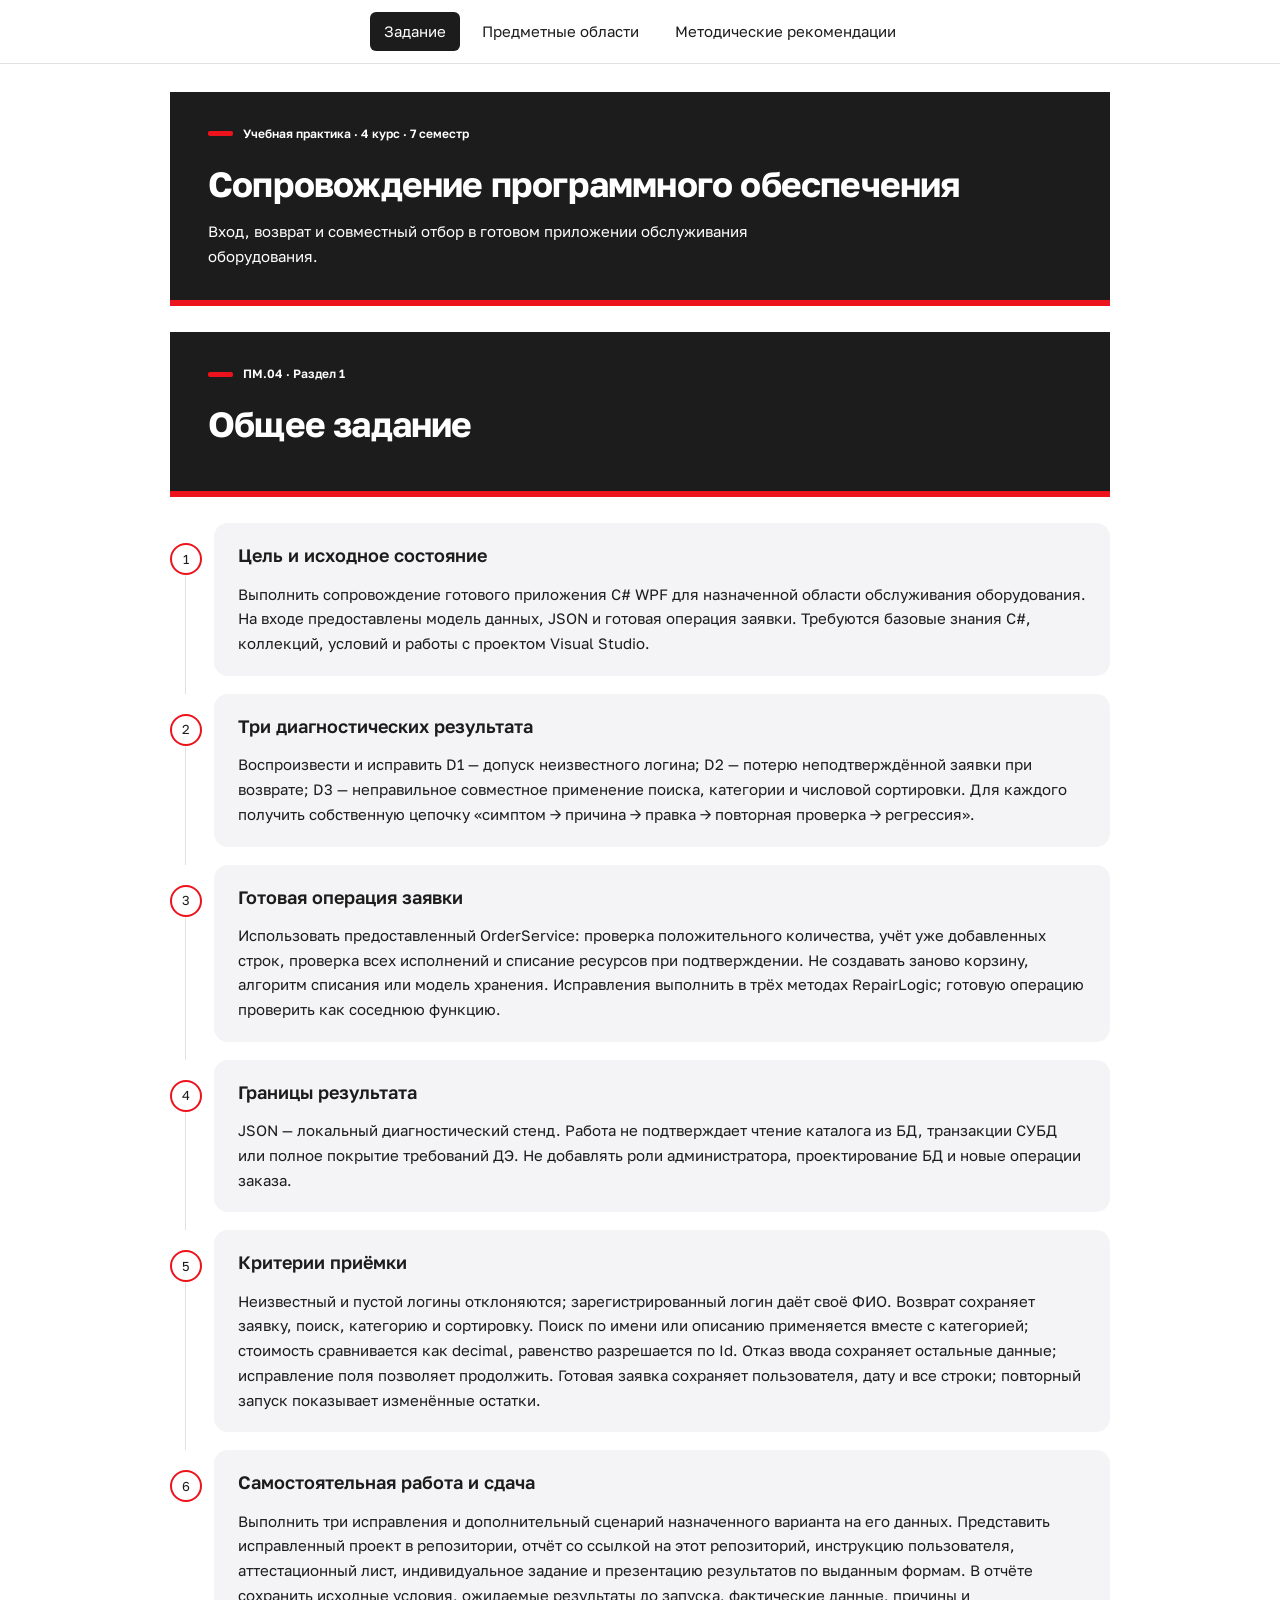
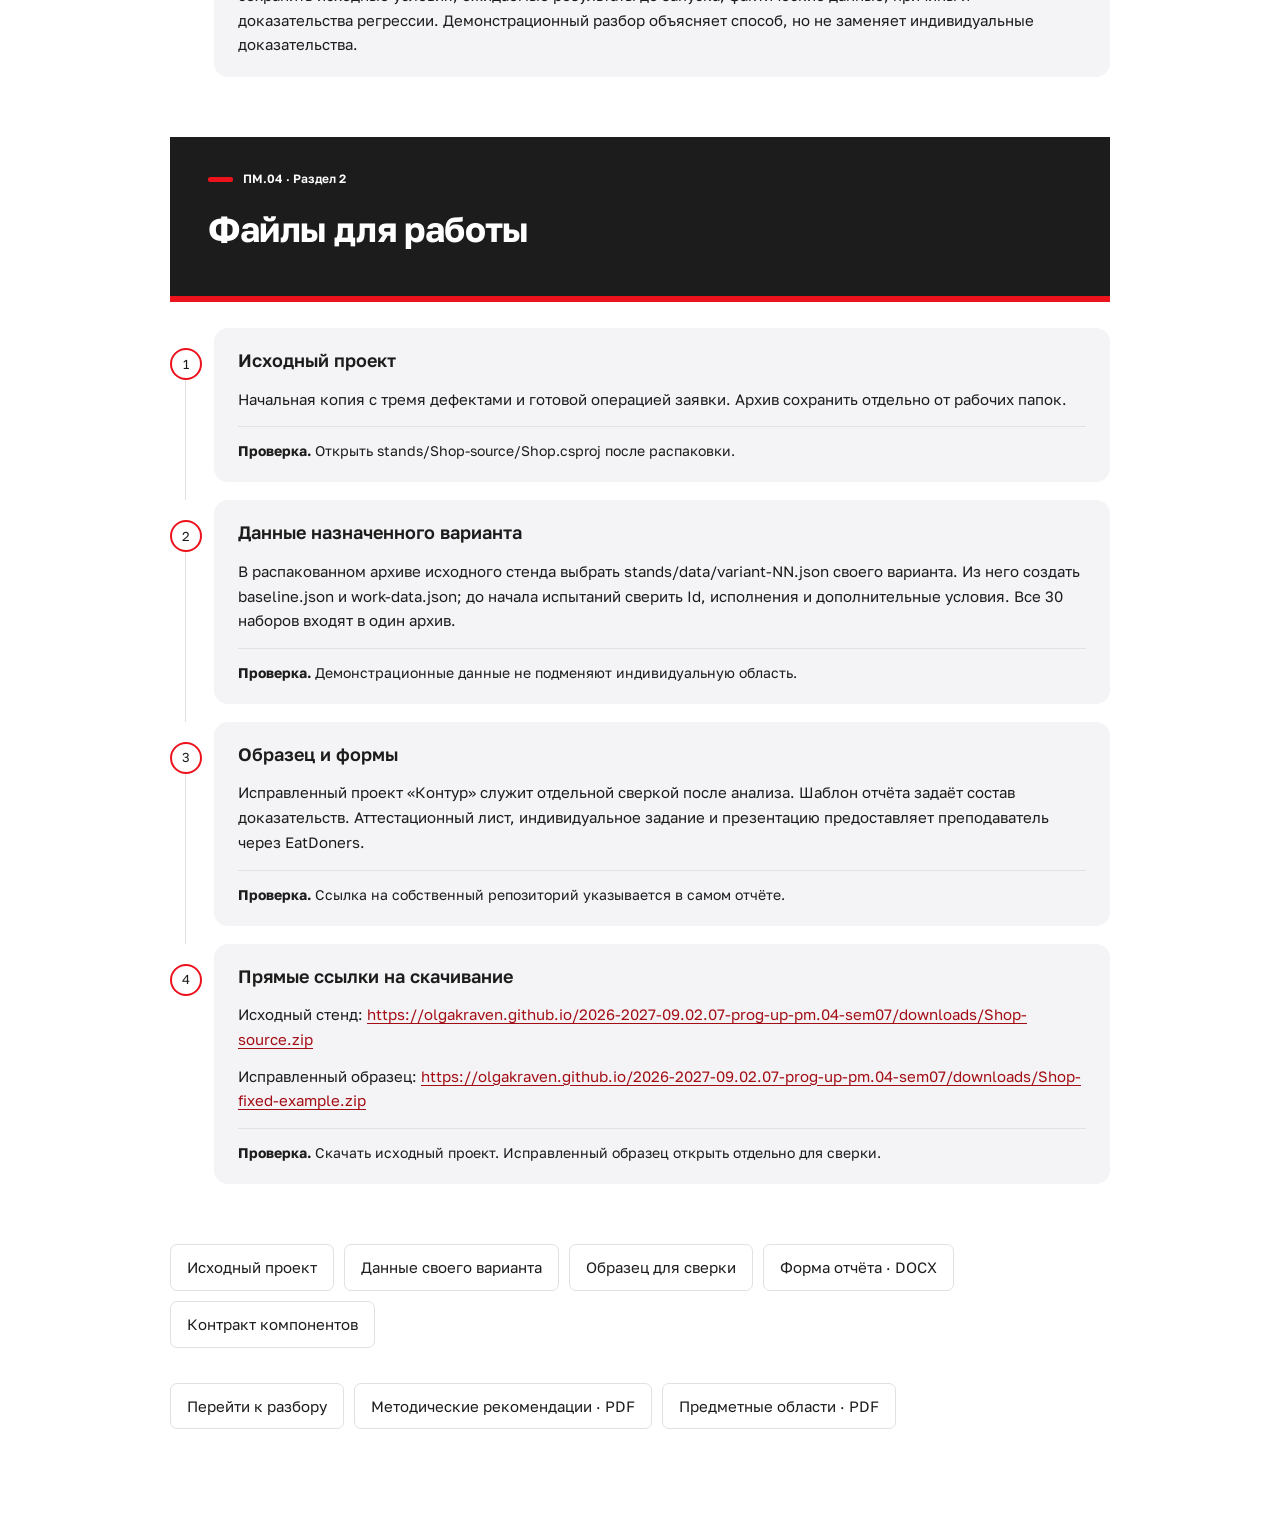
==== commit 45b7efd3: "Включить данные всех вариантов в архив исходного стенда" ====
--- a/site/index.html
+++ b/site/index.html
@@ -1 +1 @@
-<!doctype html><html lang="ru"><head><meta charset="utf-8"><meta name="viewport" content="width=device-width,initial-scale=1"><title>Задание — УП ПМ.04</title><link rel="icon" href="assets/favicon.svg"><link rel="stylesheet" href="assets/style.css"></head><body><a class="skip" href="#main">К содержанию</a><nav aria-label="Разделы практики"><a href="index.html" aria-current="page">Задание</a><a href="areas.html">Предметные области</a><a href="lessons.html">Методические рекомендации</a></nav><main id="main"><header class="chapter"><p class="kicker">Учебная практика · 4 курс · 7 семестр</p><h1>Сопровождение программного обеспечения</h1><p>Вход, возврат и совместный отбор в готовом приложении обслуживания оборудования.</p></header><article class="lesson" id="assignment"><header class="chapter"><p class="kicker">ПМ.04 · Раздел 1</p><h1>Общее задание</h1></header><ol class="route"><li class="step"><span class="number">1</span><section class="card"><h3>Цель и исходное состояние</h3><p>Выполнить сопровождение готового приложения C# WPF для назначенной области обслуживания оборудования. На входе предоставлены модель данных, JSON и готовая операция заявки. Требуются базовые знания C#, коллекций, условий и работы с проектом Visual Studio.</p></section></li><li class="step"><span class="number">2</span><section class="card"><h3>Три диагностических результата</h3><p>Воспроизвести и исправить D1 — допуск неизвестного логина; D2 — потерю неподтверждённой заявки при возврате; D3 — неправильное совместное применение поиска, категории и числовой сортировки. Для каждого получить собственную цепочку «симптом → причина → правка → повторная проверка → регрессия».</p></section></li><li class="step"><span class="number">3</span><section class="card"><h3>Готовая операция заявки</h3><p>Использовать предоставленный OrderService: проверка положительного количества, учёт уже добавленных строк, проверка всех исполнений и списание ресурсов при подтверждении. Не создавать заново корзину, алгоритм списания или модель хранения. Исправления выполнить в трёх методах RepairLogic; готовую операцию проверить как соседнюю функцию.</p></section></li><li class="step"><span class="number">4</span><section class="card"><h3>Границы результата</h3><p>JSON — локальный диагностический стенд. Работа не подтверждает чтение каталога из БД, транзакции СУБД или полное покрытие требований ДЭ. Не добавлять роли администратора, проектирование БД и новые операции заказа.</p></section></li><li class="step"><span class="number">5</span><section class="card"><h3>Критерии приёмки</h3><p>Неизвестный и пустой логины отклоняются; зарегистрированный логин даёт своё ФИО. Возврат сохраняет заявку, поиск, категорию и сортировку. Поиск по имени или описанию применяется вместе с категорией; стоимость сравнивается как decimal, равенство разрешается по Id. Отказ ввода сохраняет остальные данные; исправление поля позволяет продолжить. Готовая заявка сохраняет пользователя, дату и все строки; повторный запуск показывает изменённые остатки.</p></section></li><li class="step"><span class="number">6</span><section class="card"><h3>Самостоятельная работа и сдача</h3><p>Выполнить три исправления и дополнительный сценарий назначенного варианта на его данных. Представить исправленный проект в репозитории, отчёт со ссылкой на этот репозиторий, инструкцию пользователя, аттестационный лист, индивидуальное задание и презентацию результатов по выданным формам. В отчёте сохранить исходные условия, ожидаемые результаты до запуска, фактические данные, причины и доказательства регрессии. Демонстрационный разбор объясняет способ, но не заменяет индивидуальные доказательства.</p></section></li></ol></article><article class="lesson" id="files"><header class="chapter"><p class="kicker">ПМ.04 · Раздел 2</p><h1>Файлы для работы</h1></header><ol class="route"><li class="step"><span class="number">1</span><section class="card"><h3>Исходный проект</h3><p>Начальная копия с тремя дефектами и готовой операцией заявки. Архив сохранить отдельно от рабочих папок.</p><p class="result"><strong>Проверка.</strong> Открыть stands/Shop-source/Shop.csproj после распаковки.</p></section></li><li class="step"><span class="number">2</span><section class="card"><h3>Данные назначенного варианта</h3><p>В карточке своей области скачать variant-NN.json. Из него создать baseline.json и work-data.json; до начала испытаний сверить Id, исполнения и дополнительные условия.</p><p class="result"><strong>Проверка.</strong> Демонстрационные данные не подменяют индивидуальную область.</p></section></li><li class="step"><span class="number">3</span><section class="card"><h3>Образец и формы</h3><p>Исправленный проект «Контур» служит отдельной сверкой после анализа. Шаблон отчёта задаёт состав доказательств. Аттестационный лист, индивидуальное задание и презентацию предоставляет преподаватель через EatDoners.</p><p class="result"><strong>Проверка.</strong> Ссылка на собственный репозиторий указывается в самом отчёте.</p></section></li><li class="step"><span class="number">4</span><section class="card"><h3>Прямые ссылки на скачивание</h3><p>Исходный стенд: <a href="https://olgakraven.github.io/2026-2027-09.02.07-prog-up-pm.04-sem07/downloads/Shop-source.zip">https://olgakraven.github.io/2026-2027-09.02.07-prog-up-pm.04-sem07/downloads/Shop-source.zip</a></p><p>Исправленный образец: <a href="https://olgakraven.github.io/2026-2027-09.02.07-prog-up-pm.04-sem07/downloads/Shop-fixed-example.zip">https://olgakraven.github.io/2026-2027-09.02.07-prog-up-pm.04-sem07/downloads/Shop-fixed-example.zip</a></p><p class="result"><strong>Проверка.</strong> Скачать исходный проект. Исправленный образец открыть отдельно для сверки.</p></section></li></ol></article><div class="actions"><a class="button" href="downloads/Shop-source.zip">Исходный проект</a><a class="button" href="areas.html">Данные своего варианта</a><a class="button" href="downloads/Shop-fixed-example.zip">Образец для сверки</a><a class="button" href="downloads/report-template.docx">Форма отчёта · DOCX</a><a class="button" href="downloads/contract.md">Контракт компонентов</a></div><div class="actions"><a class="button" href="lessons.html">Перейти к разбору</a><a class="button" href="downloads/assignment.pdf">Методические рекомендации · PDF</a><a class="button" href="downloads/guide.pdf">Предметные области · PDF</a></div></main></body></html>+<!doctype html><html lang="ru"><head><meta charset="utf-8"><meta name="viewport" content="width=device-width,initial-scale=1"><title>Задание — УП ПМ.04</title><link rel="icon" href="assets/favicon.svg"><link rel="stylesheet" href="assets/style.css"></head><body><a class="skip" href="#main">К содержанию</a><nav aria-label="Разделы практики"><a href="index.html" aria-current="page">Задание</a><a href="areas.html">Предметные области</a><a href="lessons.html">Методические рекомендации</a></nav><main id="main"><header class="chapter"><p class="kicker">Учебная практика · 4 курс · 7 семестр</p><h1>Сопровождение программного обеспечения</h1><p>Вход, возврат и совместный отбор в готовом приложении обслуживания оборудования.</p></header><article class="lesson" id="assignment"><header class="chapter"><p class="kicker">ПМ.04 · Раздел 1</p><h1>Общее задание</h1></header><ol class="route"><li class="step"><span class="number">1</span><section class="card"><h3>Цель и исходное состояние</h3><p>Выполнить сопровождение готового приложения C# WPF для назначенной области обслуживания оборудования. На входе предоставлены модель данных, JSON и готовая операция заявки. Требуются базовые знания C#, коллекций, условий и работы с проектом Visual Studio.</p></section></li><li class="step"><span class="number">2</span><section class="card"><h3>Три диагностических результата</h3><p>Воспроизвести и исправить D1 — допуск неизвестного логина; D2 — потерю неподтверждённой заявки при возврате; D3 — неправильное совместное применение поиска, категории и числовой сортировки. Для каждого получить собственную цепочку «симптом → причина → правка → повторная проверка → регрессия».</p></section></li><li class="step"><span class="number">3</span><section class="card"><h3>Готовая операция заявки</h3><p>Использовать предоставленный OrderService: проверка положительного количества, учёт уже добавленных строк, проверка всех исполнений и списание ресурсов при подтверждении. Не создавать заново корзину, алгоритм списания или модель хранения. Исправления выполнить в трёх методах RepairLogic; готовую операцию проверить как соседнюю функцию.</p></section></li><li class="step"><span class="number">4</span><section class="card"><h3>Границы результата</h3><p>JSON — локальный диагностический стенд. Работа не подтверждает чтение каталога из БД, транзакции СУБД или полное покрытие требований ДЭ. Не добавлять роли администратора, проектирование БД и новые операции заказа.</p></section></li><li class="step"><span class="number">5</span><section class="card"><h3>Критерии приёмки</h3><p>Неизвестный и пустой логины отклоняются; зарегистрированный логин даёт своё ФИО. Возврат сохраняет заявку, поиск, категорию и сортировку. Поиск по имени или описанию применяется вместе с категорией; стоимость сравнивается как decimal, равенство разрешается по Id. Отказ ввода сохраняет остальные данные; исправление поля позволяет продолжить. Готовая заявка сохраняет пользователя, дату и все строки; повторный запуск показывает изменённые остатки.</p></section></li><li class="step"><span class="number">6</span><section class="card"><h3>Самостоятельная работа и сдача</h3><p>Выполнить три исправления и дополнительный сценарий назначенного варианта на его данных. Представить исправленный проект в репозитории, отчёт со ссылкой на этот репозиторий, инструкцию пользователя, аттестационный лист, индивидуальное задание и презентацию результатов по выданным формам. В отчёте сохранить исходные условия, ожидаемые результаты до запуска, фактические данные, причины и доказательства регрессии. Демонстрационный разбор объясняет способ, но не заменяет индивидуальные доказательства.</p></section></li></ol></article><article class="lesson" id="files"><header class="chapter"><p class="kicker">ПМ.04 · Раздел 2</p><h1>Файлы для работы</h1></header><ol class="route"><li class="step"><span class="number">1</span><section class="card"><h3>Исходный проект</h3><p>Начальная копия с тремя дефектами и готовой операцией заявки. Архив сохранить отдельно от рабочих папок.</p><p class="result"><strong>Проверка.</strong> Открыть stands/Shop-source/Shop.csproj после распаковки.</p></section></li><li class="step"><span class="number">2</span><section class="card"><h3>Данные назначенного варианта</h3><p>В распакованном архиве исходного стенда выбрать stands/data/variant-NN.json своего варианта. Из него создать baseline.json и work-data.json; до начала испытаний сверить Id, исполнения и дополнительные условия. Все 30 наборов входят в один архив.</p><p class="result"><strong>Проверка.</strong> Демонстрационные данные не подменяют индивидуальную область.</p></section></li><li class="step"><span class="number">3</span><section class="card"><h3>Образец и формы</h3><p>Исправленный проект «Контур» служит отдельной сверкой после анализа. Шаблон отчёта задаёт состав доказательств. Аттестационный лист, индивидуальное задание и презентацию предоставляет преподаватель через EatDoners.</p><p class="result"><strong>Проверка.</strong> Ссылка на собственный репозиторий указывается в самом отчёте.</p></section></li><li class="step"><span class="number">4</span><section class="card"><h3>Прямые ссылки на скачивание</h3><p>Исходный стенд: <a href="https://olgakraven.github.io/2026-2027-09.02.07-prog-up-pm.04-sem07/downloads/Shop-source.zip">https://olgakraven.github.io/2026-2027-09.02.07-prog-up-pm.04-sem07/downloads/Shop-source.zip</a></p><p>Исправленный образец: <a href="https://olgakraven.github.io/2026-2027-09.02.07-prog-up-pm.04-sem07/downloads/Shop-fixed-example.zip">https://olgakraven.github.io/2026-2027-09.02.07-prog-up-pm.04-sem07/downloads/Shop-fixed-example.zip</a></p><p class="result"><strong>Проверка.</strong> Скачать исходный проект. Исправленный образец открыть отдельно для сверки.</p></section></li></ol></article><div class="actions"><a class="button" href="downloads/Shop-source.zip">Исходный проект</a><a class="button" href="areas.html">Данные своего варианта</a><a class="button" href="downloads/Shop-fixed-example.zip">Образец для сверки</a><a class="button" href="downloads/report-template.docx">Форма отчёта · DOCX</a><a class="button" href="downloads/contract.md">Контракт компонентов</a></div><div class="actions"><a class="button" href="lessons.html">Перейти к разбору</a><a class="button" href="downloads/assignment.pdf">Методические рекомендации · PDF</a><a class="button" href="downloads/guide.pdf">Предметные области · PDF</a></div></main></body></html>
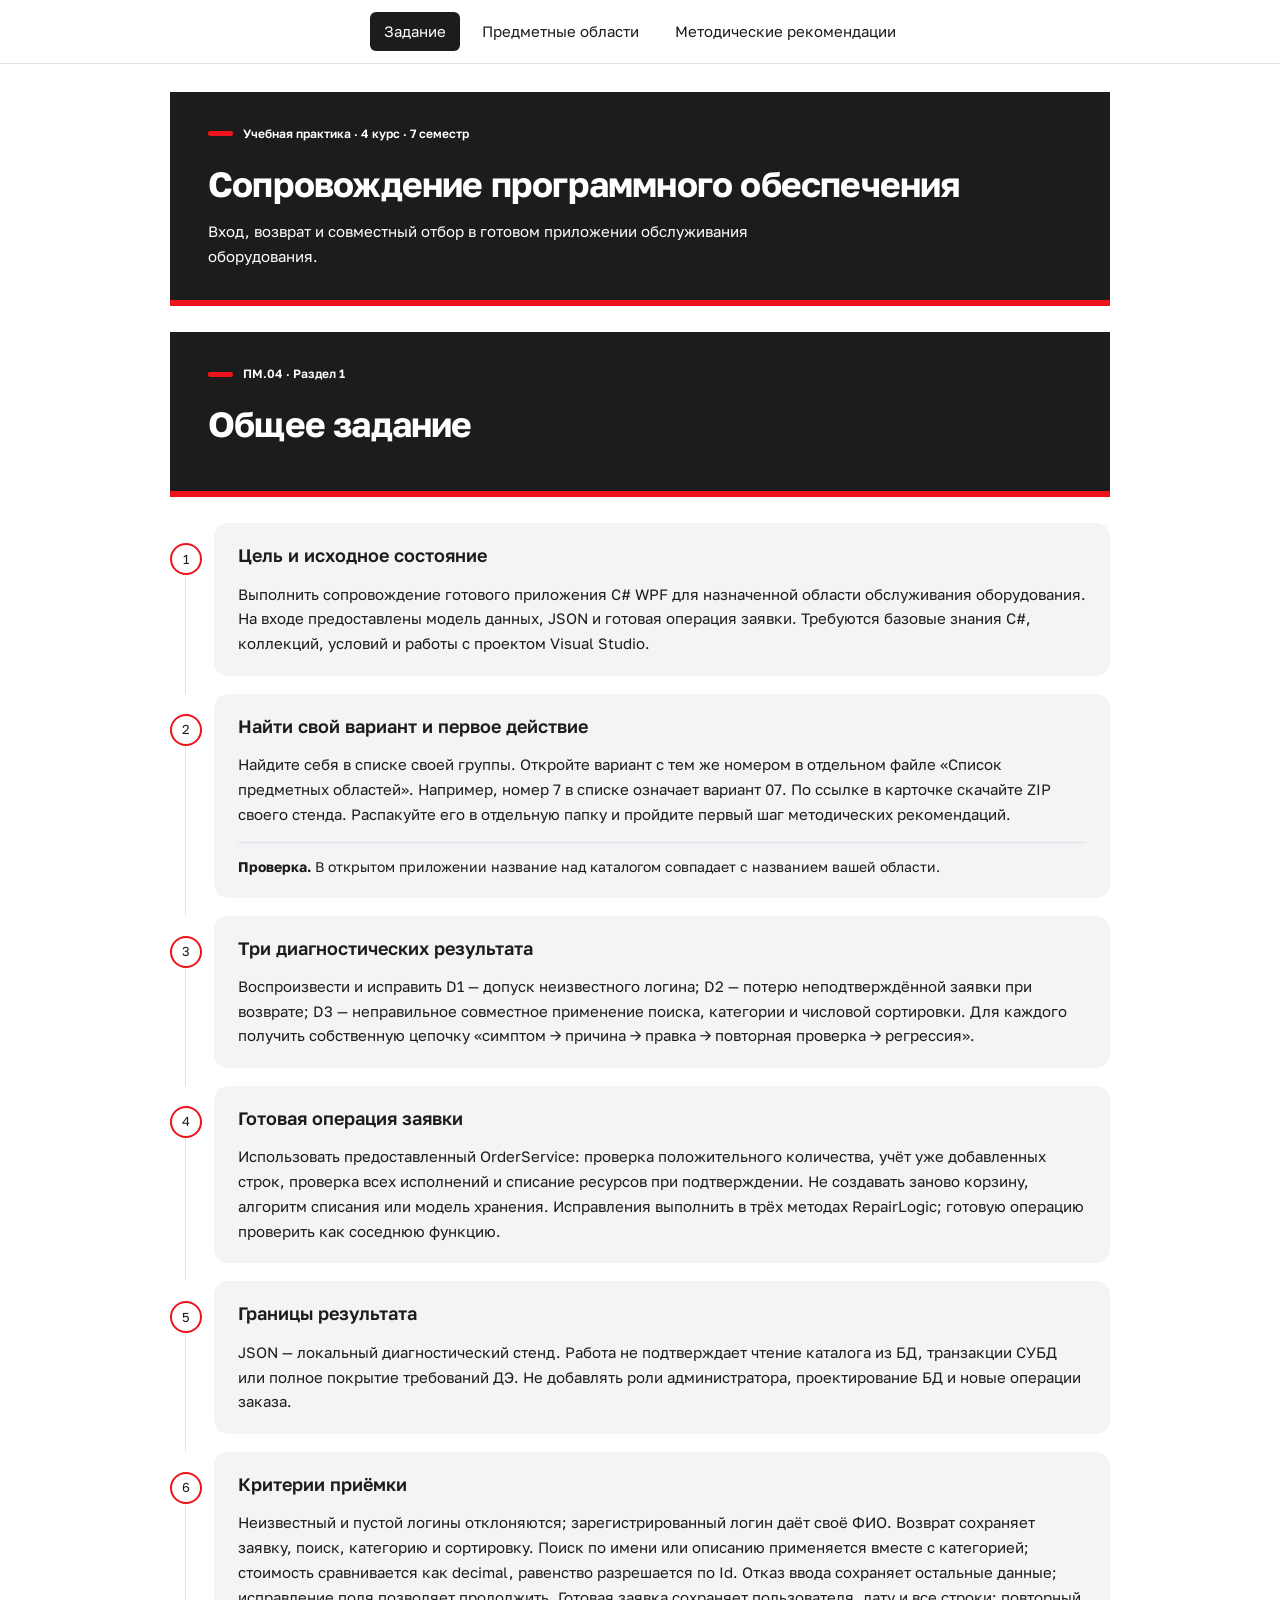
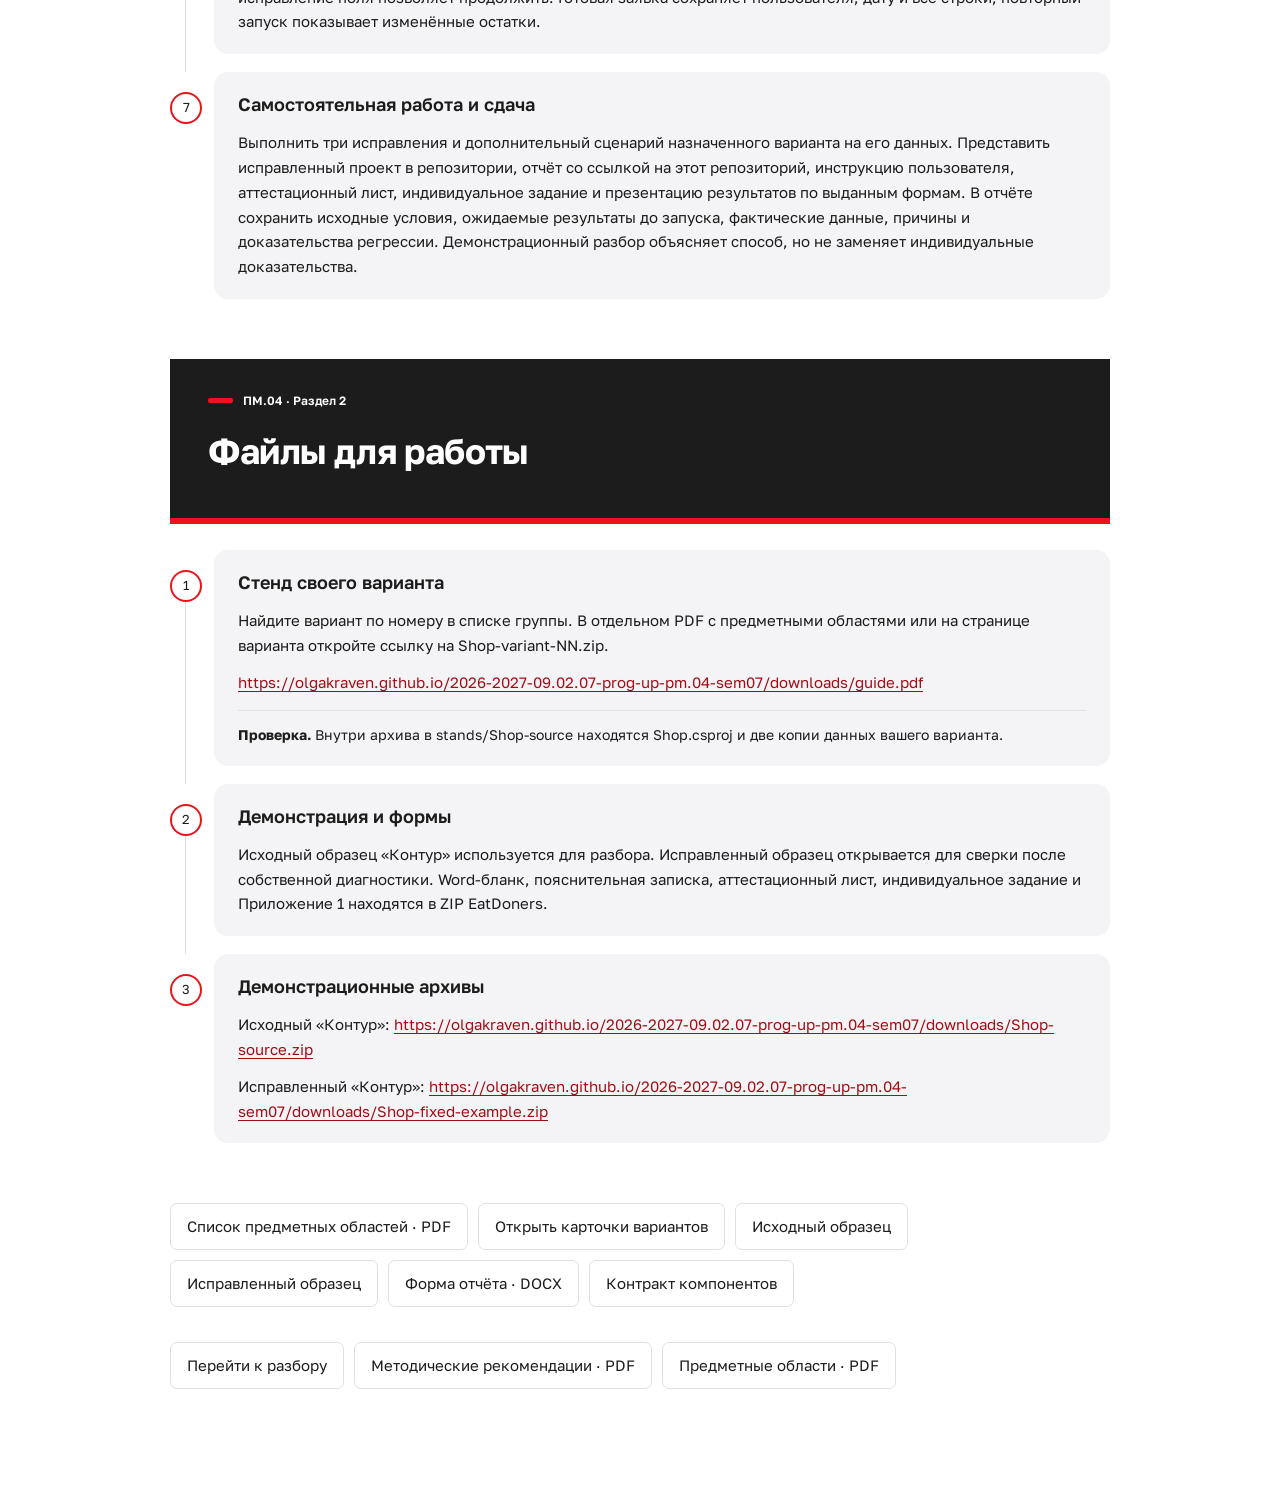
==== commit feb3d838: "Уточнить маршрут УП ПМ.04 от варианта до сдачи" ====
--- a/site/index.html
+++ b/site/index.html
@@ -1 +1 @@
-<!doctype html><html lang="ru"><head><meta charset="utf-8"><meta name="viewport" content="width=device-width,initial-scale=1"><title>Задание — УП ПМ.04</title><link rel="icon" href="assets/favicon.svg"><link rel="stylesheet" href="assets/style.css"></head><body><a class="skip" href="#main">К содержанию</a><nav aria-label="Разделы практики"><a href="index.html" aria-current="page">Задание</a><a href="areas.html">Предметные области</a><a href="lessons.html">Методические рекомендации</a></nav><main id="main"><header class="chapter"><p class="kicker">Учебная практика · 4 курс · 7 семестр</p><h1>Сопровождение программного обеспечения</h1><p>Вход, возврат и совместный отбор в готовом приложении обслуживания оборудования.</p></header><article class="lesson" id="assignment"><header class="chapter"><p class="kicker">ПМ.04 · Раздел 1</p><h1>Общее задание</h1></header><ol class="route"><li class="step"><span class="number">1</span><section class="card"><h3>Цель и исходное состояние</h3><p>Выполнить сопровождение готового приложения C# WPF для назначенной области обслуживания оборудования. На входе предоставлены модель данных, JSON и готовая операция заявки. Требуются базовые знания C#, коллекций, условий и работы с проектом Visual Studio.</p></section></li><li class="step"><span class="number">2</span><section class="card"><h3>Три диагностических результата</h3><p>Воспроизвести и исправить D1 — допуск неизвестного логина; D2 — потерю неподтверждённой заявки при возврате; D3 — неправильное совместное применение поиска, категории и числовой сортировки. Для каждого получить собственную цепочку «симптом → причина → правка → повторная проверка → регрессия».</p></section></li><li class="step"><span class="number">3</span><section class="card"><h3>Готовая операция заявки</h3><p>Использовать предоставленный OrderService: проверка положительного количества, учёт уже добавленных строк, проверка всех исполнений и списание ресурсов при подтверждении. Не создавать заново корзину, алгоритм списания или модель хранения. Исправления выполнить в трёх методах RepairLogic; готовую операцию проверить как соседнюю функцию.</p></section></li><li class="step"><span class="number">4</span><section class="card"><h3>Границы результата</h3><p>JSON — локальный диагностический стенд. Работа не подтверждает чтение каталога из БД, транзакции СУБД или полное покрытие требований ДЭ. Не добавлять роли администратора, проектирование БД и новые операции заказа.</p></section></li><li class="step"><span class="number">5</span><section class="card"><h3>Критерии приёмки</h3><p>Неизвестный и пустой логины отклоняются; зарегистрированный логин даёт своё ФИО. Возврат сохраняет заявку, поиск, категорию и сортировку. Поиск по имени или описанию применяется вместе с категорией; стоимость сравнивается как decimal, равенство разрешается по Id. Отказ ввода сохраняет остальные данные; исправление поля позволяет продолжить. Готовая заявка сохраняет пользователя, дату и все строки; повторный запуск показывает изменённые остатки.</p></section></li><li class="step"><span class="number">6</span><section class="card"><h3>Самостоятельная работа и сдача</h3><p>Выполнить три исправления и дополнительный сценарий назначенного варианта на его данных. Представить исправленный проект в репозитории, отчёт со ссылкой на этот репозиторий, инструкцию пользователя, аттестационный лист, индивидуальное задание и презентацию результатов по выданным формам. В отчёте сохранить исходные условия, ожидаемые результаты до запуска, фактические данные, причины и доказательства регрессии. Демонстрационный разбор объясняет способ, но не заменяет индивидуальные доказательства.</p></section></li></ol></article><article class="lesson" id="files"><header class="chapter"><p class="kicker">ПМ.04 · Раздел 2</p><h1>Файлы для работы</h1></header><ol class="route"><li class="step"><span class="number">1</span><section class="card"><h3>Исходный проект</h3><p>Начальная копия с тремя дефектами и готовой операцией заявки. Архив сохранить отдельно от рабочих папок.</p><p class="result"><strong>Проверка.</strong> Открыть stands/Shop-source/Shop.csproj после распаковки.</p></section></li><li class="step"><span class="number">2</span><section class="card"><h3>Данные назначенного варианта</h3><p>В распакованном архиве исходного стенда выбрать stands/data/variant-NN.json своего варианта. Из него создать baseline.json и work-data.json; до начала испытаний сверить Id, исполнения и дополнительные условия. Все 30 наборов входят в один архив.</p><p class="result"><strong>Проверка.</strong> Демонстрационные данные не подменяют индивидуальную область.</p></section></li><li class="step"><span class="number">3</span><section class="card"><h3>Образец и формы</h3><p>Исправленный проект «Контур» служит отдельной сверкой после анализа. Шаблон отчёта задаёт состав доказательств. Аттестационный лист, индивидуальное задание и презентацию предоставляет преподаватель через EatDoners.</p><p class="result"><strong>Проверка.</strong> Ссылка на собственный репозиторий указывается в самом отчёте.</p></section></li><li class="step"><span class="number">4</span><section class="card"><h3>Прямые ссылки на скачивание</h3><p>Исходный стенд: <a href="https://olgakraven.github.io/2026-2027-09.02.07-prog-up-pm.04-sem07/downloads/Shop-source.zip">https://olgakraven.github.io/2026-2027-09.02.07-prog-up-pm.04-sem07/downloads/Shop-source.zip</a></p><p>Исправленный образец: <a href="https://olgakraven.github.io/2026-2027-09.02.07-prog-up-pm.04-sem07/downloads/Shop-fixed-example.zip">https://olgakraven.github.io/2026-2027-09.02.07-prog-up-pm.04-sem07/downloads/Shop-fixed-example.zip</a></p><p class="result"><strong>Проверка.</strong> Скачать исходный проект. Исправленный образец открыть отдельно для сверки.</p></section></li></ol></article><div class="actions"><a class="button" href="downloads/Shop-source.zip">Исходный проект</a><a class="button" href="areas.html">Данные своего варианта</a><a class="button" href="downloads/Shop-fixed-example.zip">Образец для сверки</a><a class="button" href="downloads/report-template.docx">Форма отчёта · DOCX</a><a class="button" href="downloads/contract.md">Контракт компонентов</a></div><div class="actions"><a class="button" href="lessons.html">Перейти к разбору</a><a class="button" href="downloads/assignment.pdf">Методические рекомендации · PDF</a><a class="button" href="downloads/guide.pdf">Предметные области · PDF</a></div></main></body></html>+<!doctype html><html lang="ru"><head><meta charset="utf-8"><meta name="viewport" content="width=device-width,initial-scale=1"><title>Задание — УП ПМ.04</title><link rel="icon" href="assets/favicon.svg"><link rel="stylesheet" href="assets/style.css"></head><body><a class="skip" href="#main">К содержанию</a><nav aria-label="Разделы практики"><a href="index.html" aria-current="page">Задание</a><a href="areas.html">Предметные области</a><a href="lessons.html">Методические рекомендации</a></nav><main id="main"><header class="chapter"><p class="kicker">Учебная практика · 4 курс · 7 семестр</p><h1>Сопровождение программного обеспечения</h1><p>Вход, возврат и совместный отбор в готовом приложении обслуживания оборудования.</p></header><article class="lesson" id="assignment"><header class="chapter"><p class="kicker">ПМ.04 · Раздел 1</p><h1>Общее задание</h1></header><ol class="route"><li class="step"><span class="number">1</span><section class="card"><h3>Цель и исходное состояние</h3><p>Выполнить сопровождение готового приложения C# WPF для назначенной области обслуживания оборудования. На входе предоставлены модель данных, JSON и готовая операция заявки. Требуются базовые знания C#, коллекций, условий и работы с проектом Visual Studio.</p></section></li><li class="step"><span class="number">2</span><section class="card"><h3>Найти свой вариант и первое действие</h3><p>Найдите себя в списке своей группы. Откройте вариант с тем же номером в отдельном файле «Список предметных областей». Например, номер 7 в списке означает вариант 07. По ссылке в карточке скачайте ZIP своего стенда. Распакуйте его в отдельную папку и пройдите первый шаг методических рекомендаций.</p><p class="result"><strong>Проверка.</strong> В открытом приложении название над каталогом совпадает с названием вашей области.</p></section></li><li class="step"><span class="number">3</span><section class="card"><h3>Три диагностических результата</h3><p>Воспроизвести и исправить D1 — допуск неизвестного логина; D2 — потерю неподтверждённой заявки при возврате; D3 — неправильное совместное применение поиска, категории и числовой сортировки. Для каждого получить собственную цепочку «симптом → причина → правка → повторная проверка → регрессия».</p></section></li><li class="step"><span class="number">4</span><section class="card"><h3>Готовая операция заявки</h3><p>Использовать предоставленный OrderService: проверка положительного количества, учёт уже добавленных строк, проверка всех исполнений и списание ресурсов при подтверждении. Не создавать заново корзину, алгоритм списания или модель хранения. Исправления выполнить в трёх методах RepairLogic; готовую операцию проверить как соседнюю функцию.</p></section></li><li class="step"><span class="number">5</span><section class="card"><h3>Границы результата</h3><p>JSON — локальный диагностический стенд. Работа не подтверждает чтение каталога из БД, транзакции СУБД или полное покрытие требований ДЭ. Не добавлять роли администратора, проектирование БД и новые операции заказа.</p></section></li><li class="step"><span class="number">6</span><section class="card"><h3>Критерии приёмки</h3><p>Неизвестный и пустой логины отклоняются; зарегистрированный логин даёт своё ФИО. Возврат сохраняет заявку, поиск, категорию и сортировку. Поиск по имени или описанию применяется вместе с категорией; стоимость сравнивается как decimal, равенство разрешается по Id. Отказ ввода сохраняет остальные данные; исправление поля позволяет продолжить. Готовая заявка сохраняет пользователя, дату и все строки; повторный запуск показывает изменённые остатки.</p></section></li><li class="step"><span class="number">7</span><section class="card"><h3>Самостоятельная работа и сдача</h3><p>Выполнить три исправления и дополнительный сценарий назначенного варианта на его данных. Представить исправленный проект в репозитории, отчёт со ссылкой на этот репозиторий, инструкцию пользователя, аттестационный лист, индивидуальное задание и презентацию результатов по выданным формам. В отчёте сохранить исходные условия, ожидаемые результаты до запуска, фактические данные, причины и доказательства регрессии. Демонстрационный разбор объясняет способ, но не заменяет индивидуальные доказательства.</p></section></li></ol></article><article class="lesson" id="files"><header class="chapter"><p class="kicker">ПМ.04 · Раздел 2</p><h1>Файлы для работы</h1></header><ol class="route"><li class="step"><span class="number">1</span><section class="card"><h3>Стенд своего варианта</h3><p>Найдите вариант по номеру в списке группы. В отдельном PDF с предметными областями или на странице варианта откройте ссылку на Shop-variant-NN.zip.</p><p><a href="https://olgakraven.github.io/2026-2027-09.02.07-prog-up-pm.04-sem07/downloads/guide.pdf">https://olgakraven.github.io/2026-2027-09.02.07-prog-up-pm.04-sem07/downloads/guide.pdf</a></p><p class="result"><strong>Проверка.</strong> Внутри архива в stands/Shop-source находятся Shop.csproj и две копии данных вашего варианта.</p></section></li><li class="step"><span class="number">2</span><section class="card"><h3>Демонстрация и формы</h3><p>Исходный образец «Контур» используется для разбора. Исправленный образец открывается для сверки после собственной диагностики. Word-бланк, пояснительная записка, аттестационный лист, индивидуальное задание и Приложение 1 находятся в ZIP EatDoners.</p></section></li><li class="step"><span class="number">3</span><section class="card"><h3>Демонстрационные архивы</h3><p>Исходный «Контур»: <a href="https://olgakraven.github.io/2026-2027-09.02.07-prog-up-pm.04-sem07/downloads/Shop-source.zip">https://olgakraven.github.io/2026-2027-09.02.07-prog-up-pm.04-sem07/downloads/Shop-source.zip</a></p><p>Исправленный «Контур»: <a href="https://olgakraven.github.io/2026-2027-09.02.07-prog-up-pm.04-sem07/downloads/Shop-fixed-example.zip">https://olgakraven.github.io/2026-2027-09.02.07-prog-up-pm.04-sem07/downloads/Shop-fixed-example.zip</a></p></section></li></ol></article><div class="actions"><a class="button" href="downloads/guide.pdf">Список предметных областей · PDF</a><a class="button" href="areas.html">Открыть карточки вариантов</a><a class="button" href="downloads/Shop-source.zip">Исходный образец</a><a class="button" href="downloads/Shop-fixed-example.zip">Исправленный образец</a><a class="button" href="downloads/report-template.docx">Форма отчёта · DOCX</a><a class="button" href="downloads/contract.md">Контракт компонентов</a></div><div class="actions"><a class="button" href="lessons.html">Перейти к разбору</a><a class="button" href="downloads/assignment.pdf">Методические рекомендации · PDF</a><a class="button" href="downloads/guide.pdf">Предметные области · PDF</a></div></main></body></html>
